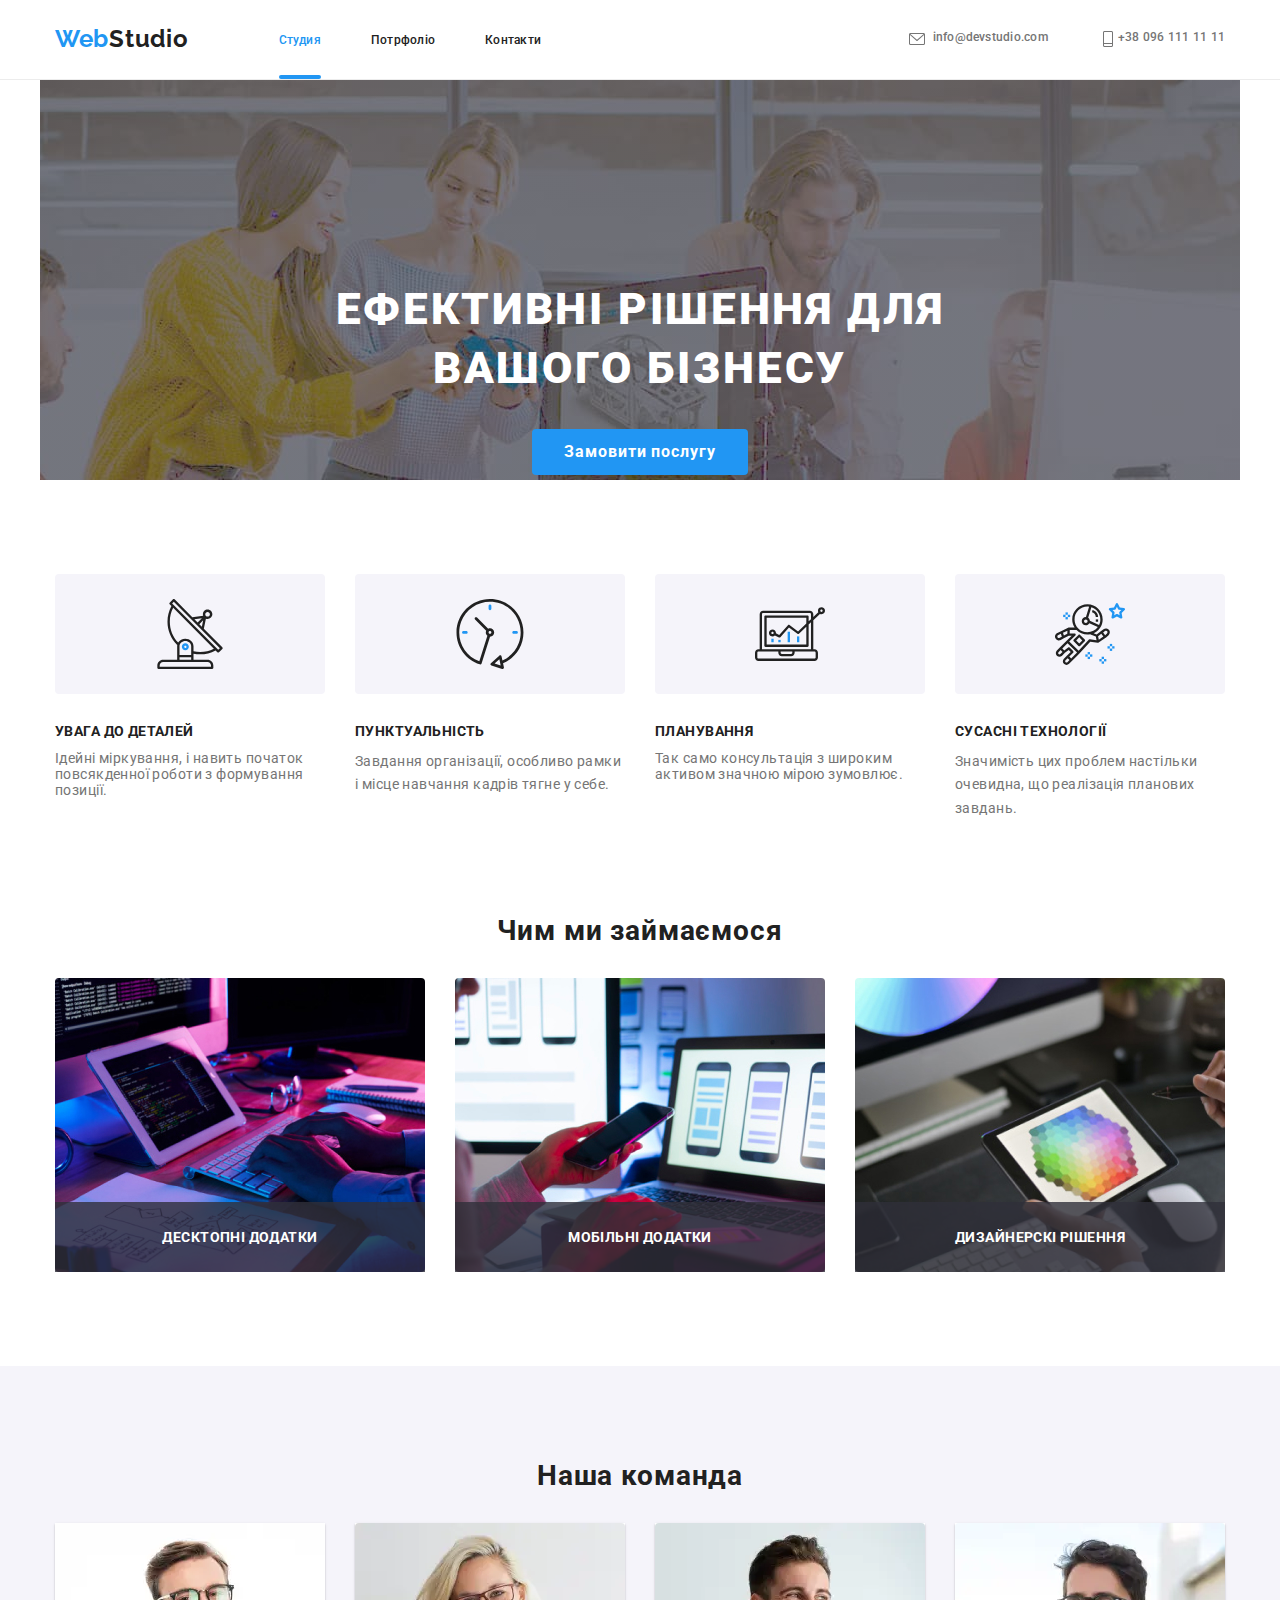
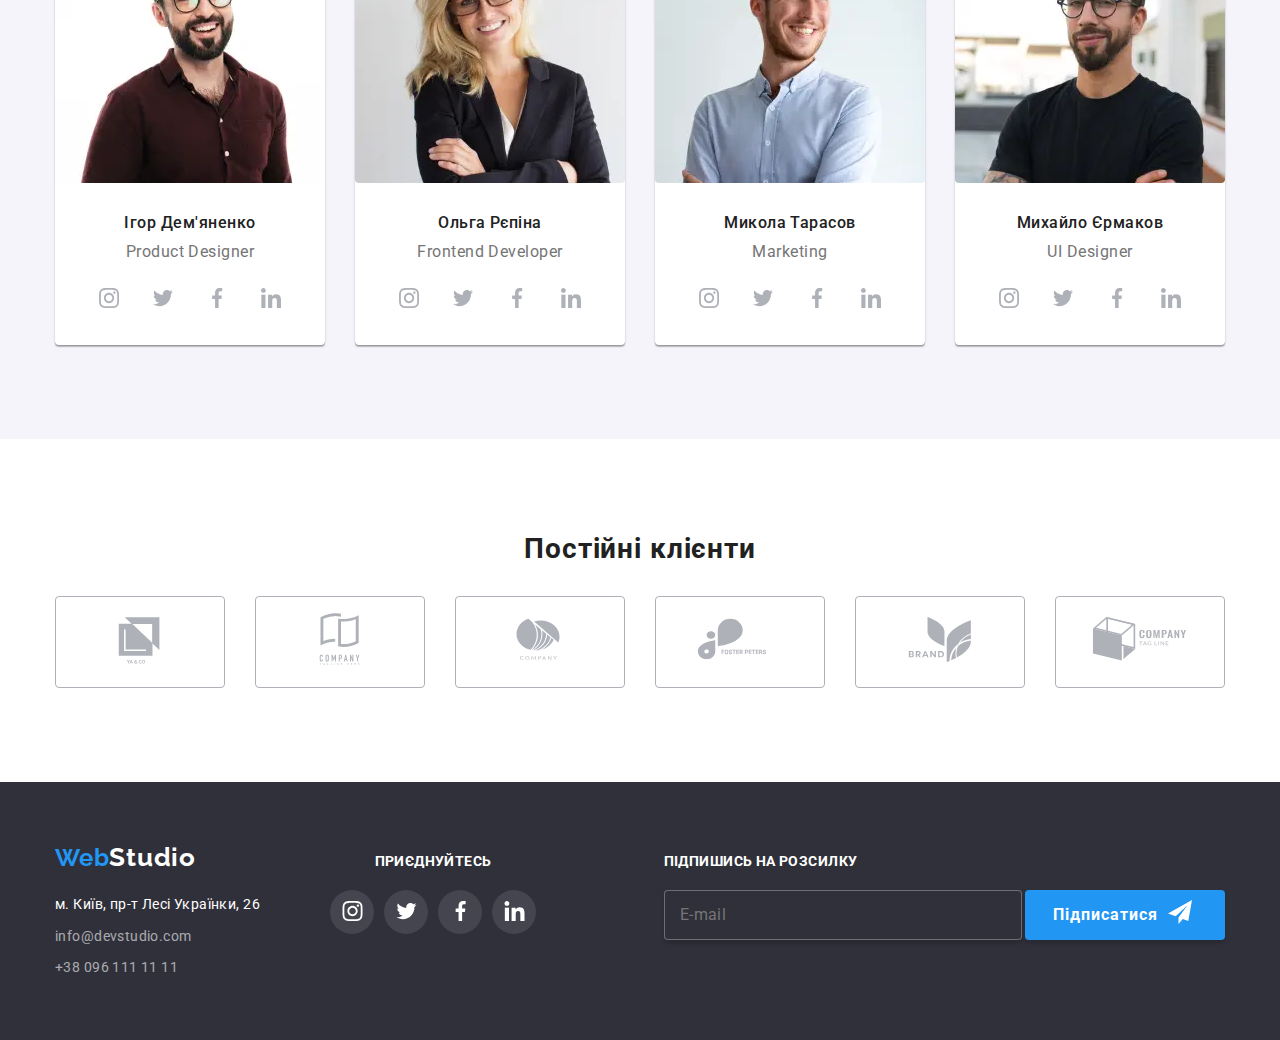
==== index.html @ 97b4dc87 "hw" ====
<!DOCTYPE html>
<html lang="en">
  <head>
    <meta charset="UTF-8" />
    <meta http-equiv="X-UA-Compatible" content="IE=edge" />
    <meta name="viewport" content="width=device-width, initial-scale=1.0" />
    <title>Домашнє завдання</title>

    <link
      href="https://fonts.googleapis.com/css2?family=Raleway:wght@700&family=Roboto:wght@400;500;700;900&display=swap"
      rel="stylesheet"
    />
    <link
      rel="stylesheet"
      href="https://cdnjs.cloudflare.com/ajax/libs/modern-normalize/1.1.0/modern-normalize.min.css"
    />

    <link rel="stylesheet" href="./css/main.min.css" />
  </head>
  <body>
    <!--Header-->
    <header class="page-header">
      <!--================ Navigation===================== -->

      <div class="container page-header__container">
        <nav class="header-navigation">
          <a class="nav-logo" href="./index.html"> <span class="logo-span">Web</span>Studio</a>

          <ul class="list link ul-nav">
            <li class="ul-nav__item">
              <a href="./index.html" class="nav current">Студия</a>
            </li>
            <li class="ul-nav__item">
              <a href="./portfolio.html" class="nav">Потрфоліо</a>
            </li>
            <li class="ul-nav__item">
              <a href="./index-test.html" class="nav">Контакти</a>
            </li>
          </ul>

          <!-- </nav> -->
        </nav>
        <button class="open-mobile-menu-btn" type="button" data-menu-open>
          <svg class="icon-mobile-menu-burger">
            <use href="./images/sprite.svg#icon-menu-burger"></use>
          </svg>
        </button>

        <!===================Autorizaciya====================== >
        <ul class="nav-aut list">
          <li class="mailto-post">
            <a class="link link-nav-mail" href="mailto:info@devstudio.com"
              >info@devstudio.com
              <svg class="mailto-item">
                <use href="./images/sprite.svg#icon-header-1"></use>
              </svg>
            </a>
          </li>

          <li class="mailto-fone">
            <a class="link link-nav-tel" href="tel:+380961111111"
              >+38 096 111 11 11
              <svg class="mailto-tel">
                <use href="./images/sprite.svg#icon-header-2" height="16"></use>
              </svg>
            </a>
          </li>
        </ul>
      </div>
      <!-- =================Mobile menu============== -->

      <div class="mobile-menu" data-menu>
        <div class="container mobile-menu__container">
          <button class="close-mobile-menu-btn" type="button" data-menu-close>
            <svg class="icon-mobile-menu-cross">
              <use href="./images/sprite.svg#icon-menu-cross"></use>
            </svg>
          </button>
          <!-- ====================nav -->
          <nav class="list">
            <li class="mobile-nav__link">
              <a href="./index.html" class="mobile-nav__item current link">Студия</a>
            </li>
            <li class="mobile-nav__link">
              <a href="./portfolio.html" class="mobile-nav__item link">Потрфоліо</a>
            </li>
            <li class="mobile-nav__link">
              <a href="./index-test.html" class="mobile-nav__item link">Контакти</a>
            </li>
          </nav>
          <!-- =====================contacts -->
          <ul class="list mobile-menu__contacts">
            <li><a class="mobile-menu__tel link" href="tel:+380961111111">+38 096 111 11 11</a></li>
            <li>
              <a class="mobile-menu__mail link" href="mailto:info@devstudio.com"
                >info@devstudio.com</a
              >
            </li>
          </ul>

          <!-- ==============================social -->
          <ul class="list mobile-menu__employee__social">
            <li class="employee__social__list">
              <a
                class="employee-item__social link mobile-social__item"
                href="https://www.instagram.com/"
                target="_blank"
                rel="noopener"
              >
                Instagram
              </a>
            </li>
            <li class="employee__social__list">
              <a
                class="employee-item__social link mobile-social__item"
                href="https://twitter.com/?lang=uk"
                target="_blank"
                rel="noopener"
              >
                Twitter</a
              >
            </li>
            <li class="employee__social__list">
              <a
                class="employee-item__social link mobile-social__item"
                href="https://www.facebook.com/"
                target="_blank"
                rel="noopener"
              >
                Facebook</a
              >
            </li>
            <li class="employee__social__list">
              <a
                class="employee-item__social link mobile-social__item"
                href="https://www.linkedin.com/"
                target="_blank"
                rel="noopener"
                >LinkedIn
              </a>
            </li>
          </ul>
        </div>
      </div>
    </header>
    <!--Main-->
    <main>
      <!--pointer-->

      <!==================bg==============================>

      <section class="heroy-box">
        <div class="container">
          <h1 class="main-title">
            Ефективні рішення для <br />
            вашого бізнесу
          </h1>

          <button data-modal-open type="button " class="button main-button">
            Замовити послугу
          </button>
        </div>
      </section>

      <!================our skills======================>
      <section class="section">
        <div class="container">
          <h2 class="visually-hidden">Наші скіли</h2>

          <ul class="index-skills__ul list">
            <li class="index-skills__item">
              <div class="index-skills__frame">
                <svg width="70" height="70">
                  <use href="./images/sprite.svg#icon-antenna"></use>
                </svg>
              </div>
              <h3 class="our-skills__title">Увага до деталей</h3>

              <p class="">
                Ідейні міркування, і навить початок повсякденної роботи з формування позиції.
              </p>
            </li>

            <li class="index-skills__item">
              <div class="index-skills__frame">
                <svg width="70" height="70">
                  <use href="./images/sprite.svg#icon-clock"></use>
                </svg>
              </div>
              <h3 class="our-skills__title">Пунктуальність</h3>
              <p class="our-skills__text">
                Завдання організації, особливо рамки і місце навчання кадрів тягне у себе.
              </p>
            </li>

            <li class="index-skills__item">
              <div class="index-skills__frame">
                <svg class="index-skills__svg" width="70" height="70">
                  <use href="./images/sprite.svg#icon-diagram"></use>
                </svg>
              </div>
              <h3 class="our-skills__title">Планування</h3>
              <p class="our-skills__textp">
                Так само консультація з широким активом значною мірою зумовлює.
              </p>
            </li>

            <li class="index-skills__item">
              <div class="index-skills__frame">
                <svg class="index-skills__svg" width="70" height="70">
                  <use href="./images/sprite.svg#icon-astronaut"></use>
                </svg>
              </div>
              <h3 class="our-skills__title">Сусасні технології</h3>
              <p class="our-skills__text">
                Значимість цих проблем настільки очевидна, що реалізація планових завдань.
              </p>
            </li>
          </ul>
        </div>
      </section>
      <!====================our work======================>
      <section class="section our-work">
        <div class="container block-our-work">
          <h2 class="our-employee__title">Чим ми займаємося</h2>
          <ul class="list flex our-work-list">
            <li class="our-work__item">
              <img
                class="img-view our-work__img"
                src="./images/scheme.jpg"
                alt="scheme"
                width="370"
              />
              <div class="our-work__overlay">
                <p class="our-work__overlay-text">Десктопні додатки</p>
              </div>
            </li>
            <li class="our-work__item">
              <img class="img-view our-work__img" src="./images/app.jpg" alt="app" width="370" />
              <div class="our-work__overlay">
                <p class="our-work__overlay-text">Мобільні додатки</p>
              </div>
            </li>
            <li class="our-work__item">
              <img
                class="img-view our-work__img"
                src="./images/tablet.jpg"
                alt="tablet"
                width="370"
              />
              <div class="our-work__overlay">
                <p class="our-work__overlay-text">Дизайнерскі рішення</p>
              </div>
            </li>
          </ul>
        </div>
      </section>
      <!=====================Our employee===================>
      <section class="section section__our-employee">
        <div class="container">
          <h2 class="our-employee__title">Наша команда</h2>

          <ul class="employee-list list">
            <!-- ===================First -->
            <li class="employee-list__item">
              <div class="employee-list__thumb">
                <picture>
                  <source
                    srcset="
                      ./images/employee/com_desktop_1.webp    1x,
                      ./images/employee/com_desktop_1@2x.webp 2x
                    "
                    media="(min-width: 1200px)"
                    type="image/webp"
                  />

                  <source
                    srcset="
                      ./images/employee/com_desktop_1.jpg    1x,
                      ./images/employee/com_desktop_1@2x.jpg 2x
                    "
                    media="(min-width: 1200px)"
                  />
                  <source
                    srcset="
                      ./images/employee/com_tablet_1.webp    1x,
                      ./images/employee/com_tablet_1@2x.webp 2x
                    "
                    media="(min-width: 768px)"
                  />

                  <source
                    srcset="
                      ./images/employee/com_tablet_1.jpg    1x,
                      ./images/employee/com_tablet_1@2x.jpg 2x
                    "
                    media="(min-width: 768px)"
                  />

                  <source
                    srcset="
                      ./images/employee/com_mobile_1.webp    1x,
                      ./images/employee/com_mobile_1@2x.webp 2x
                    "
                    media="(max-width: 767px)"
                  />

                  <source
                    srcset="
                      ./images/employee/com_mobile_1.jpg    1x,
                      ./images/employee/com_mobile_1@2x.jpg 2x
                    "
                    media="(max-width: 767px)"
                  />
                  <img class="our-employee__img" src="./images/employee/com_mobile_1.jpg" alt=""
                </picture>
              </div>
              <div class="our-emloyee__content">
                <h3 class="employee">Ігор Дем'яненко</h3>
                <p class="employee-text">Product Designer</p>
                <ul class="employee-network__ul list">
                  <li class="employee-network__list">
                    <a
                      class="social-item"
                      href="https://www.instagram.com/"
                      target="_blank"
                      rel="noopener"
                    >
                      <svg lang="en" aria-label="instagram" class="social-icon">
                        <use href="./images/sprite.svg#icon-instagram" height="20"></use>
                      </svg>
                    </a>
                  </li>
                  <li class="employee-network__list">
                    <a
                      class="social-item"
                      href="https://twitter.com/?lang=uk"
                      target="_blank"
                      rel="noopener"
                    >
                      <svg lang="en" aria-label="twitter link" class="social-icon">
                        <use href="./images/sprite.svg#icon-twitter" height="20"></use></svg
                    ></a>
                  </li>
                  <li class="employee-network__list">
                    <a
                      class="social-item"
                      href="https://www.facebook.com/"
                      target="_blank"
                      rel="noopener"
                    >
                      <svg lang="en" aria-label="facebook link" class="social-icon">
                        <use href="./images/sprite.svg#icon-facebook" height="20"></use></svg
                    ></a>
                  </li>
                  <li class="employee-network__list">
                    <a
                      class="social-item"
                      href="https://www.linkedin.com/"
                      target="_blank"
                      rel="noopener"
                    >
                      <svg lang="en" aria-label="linkedin link" class="social-icon">
                        <use href="./images/sprite.svg#icon-linkedin" height="20"></use></svg
                    ></a>
                  </li>
                </ul>
              </div>
            </li>
            <!-- ====================================TWO -->
            <li class="employee-list__item">
              <div class="employee-list__thumb">
                <picture>
                  <source
                    srcset="
                      ./images/employee/com_desktop_2.webp    1x,
                      ./images/employee/com_desktop_2@2x.webp 2x
                    "
                    media="(min-width: 1200px)"
                    type="image/webp"
                  />

                  <source
                    srcset="
                      ./images/employee/com_desktop_2.jpg    1x,
                      ./images/employee/com_desktop_2@2x.jpg 2x
                    "
                    media="(min-width: 1200px)"
                  />
                  <source
                    srcset="
                      ./images/employee/com_tablet_2.webp    1x,
                      ./images/employee/com_tablet_2@2x.webp 2x
                    "
                    media="(min-width: 768px)"
                  />

                  <source
                    srcset="
                      ./images/employee/com_tablet_2.jpg    1x,
                      ./images/employee/com_tablet_2@2x.jpg 2x
                    "
                    media="(min-width: 768px)"
                  />

                  <source
                    srcset="
                      ./images/employee/com_mobile_2.webp    1x,
                      ./images/employee/com_mobile_2@2x.webp 2x
                    "
                    media="(max-width: 767px)"
                  />

                  <source
                    srcset="
                      ./images/employee/com_mobile_2.jpg    1x,
                      ./images/employee/com_mobile_2@2x.jpg 2x
                    "
                    media="(max-width: 767px)"
                  />
                  <img src="./images/employee/com_mobile_2.jpg" alt=""
                </picture>
              </div>
              <div class="our-emloyee__content">
                <h3 class="employee">Ольга Рєпіна</h3>
                <p class="employee-text">Frontend Developer</p>
                <ul class="employee-network__ul list">
                  <li class="employee-network__list">
                    <a
                      class="social-item"
                      href="https://www.instagram.com/"
                      target="_blank"
                      rel="noopener"
                    >
                      <svg lang="en" aria-label="instagram" class="social-icon">
                        <use href="./images/sprite.svg#icon-instagram" height="20"></use>
                      </svg>
                    </a>
                  </li>
                  <li class="employee-network__list">
                    <a
                      class="social-item"
                      href="https://twitter.com/?lang=uk"
                      target="_blank"
                      rel="noopener"
                    >
                      <svg lang="en" aria-label="twitter link" class="social-icon">
                        <use href="./images/sprite.svg#icon-twitter" height="20"></use></svg
                    ></a>
                  </li>
                  <li class="employee-network__list">
                    <a
                      class="social-item"
                      href="https://www.facebook.com/"
                      target="_blank"
                      rel="noopener"
                    >
                      <svg lang="en" aria-label="facebook link" class="social-icon">
                        <use href="./images/sprite.svg#icon-facebook" height="20"></use></svg
                    ></a>
                  </li>
                  <li class="employee-network__list">
                    <a
                      class="social-item"
                      href="https://www.linkedin.com/"
                      target="_blank"
                      rel="noopener"
                    >
                      <svg lang="en" aria-label="linkedin link" class="social-icon">
                        <use href="./images/sprite.svg#icon-linkedin" height="20"></use></svg
                    ></a>
                  </li>
                </ul>
              </div>
            </li>
            <!-- ======================three -->
            <li class="employee-list__item">
              <div class="employee-list__thumb">
                <picture>
                  <source
                    srcset="
                      ./images/employee/com_desktop_3.webp    1x,
                      ./images/employee/com_desktop_3@2x.webp 2x
                    "
                    media="(min-width: 1200px)"
                    type="image/webp"
                  />

                  <source
                    srcset="
                      ./images/employee/com_desktop_3.jpg    1x,
                      ./images/employee/com_desktop_3@2x.jpg 2x
                    "
                    media="(min-width: 1200px)"
                  />
                  <source
                    srcset="
                      ./images/employee/com_tablet_3.webp    1x,
                      ./images/employee/com_tablet_3@2x.webp 2x
                    "
                    media="(min-width: 768px)"
                  />

                  <source
                    srcset="
                      ./images/employee/com_tablet_3.jpg    1x,
                      ./images/employee/com_tablet_3@2x.jpg 2x
                    "
                    media="(min-width: 768px)"
                  />

                  <source
                    srcset="
                      ./images/employee/com_mobile_3.webp    1x,
                      ./images/employee/com_mobile_3@2x.webp 2x
                    "
                    media="(max-width: 767px)"
                  />

                  <source
                    srcset="
                      ./images/employee/com_mobile_3.jpg    1x,
                      ./images/employee/com_mobile_3@2x.jpg 2x
                    "
                    media="(max-width: 767px)"
                  />
                  <img src="./images/employee/com_mobile_3.jpg" alt=""
                </picture>
              </div>
              <div class="our-emloyee__content">
                <h3 class="employee">Микола Тарасов</h3>
                <p class="employee-text">Marketing</p>
                <ul class="employee-network__ul list">
                  <li class="employee-network__list">
                    <a
                      class="social-item"
                      href="https://www.instagram.com/"
                      target="_blank"
                      rel="noopener"
                    >
                      <svg lang="en" aria-label="instagram" class="social-icon">
                        <use href="./images/sprite.svg#icon-instagram" height="20"></use>
                      </svg>
                    </a>
                  </li>
                  <li class="employee-network__list">
                    <a
                      class="social-item"
                      href="https://twitter.com/?lang=uk"
                      target="_blank"
                      rel="noopener"
                    >
                      <svg lang="en" aria-label="twitter link" class="social-icon">
                        <use href="./images/sprite.svg#icon-twitter" height="20"></use></svg
                    ></a>
                  </li>
                  <li class="employee-network__list">
                    <a
                      class="social-item"
                      href="https://www.facebook.com/"
                      target="_blank"
                      rel="noopener"
                    >
                      <svg lang="en" aria-label="facebook link" class="social-icon">
                        <use href="./images/sprite.svg#icon-facebook" height="20"></use></svg
                    ></a>
                  </li>
                  <li class="employee-network__list">
                    <a
                      class="social-item"
                      href="https://www.linkedin.com/"
                      target="_blank"
                      rel="noopener"
                    >
                      <svg lang="en" aria-label="linkedin link" class="social-icon">
                        <use href="./images/sprite.svg#icon-linkedin" height="20"></use></svg
                    ></a>
                  </li>
                </ul>
              </div>
            </li>
            <!-- ===================FOUR -->
            <li class="employee-list__item">
              <div class="employee-list__thumb">
                <picture>
                  <source
                    srcset="
                      ./images/employee/com_desktop_4.webp    1x,
                      ./images/employee/com_desktop_4@2x.webp 2x
                    "
                    media="(min-width: 1200px)"
                    type="image/webp"
                  />

                  <source
                    srcset="
                      ./images/employee/com_desktop_4.jpg    1x,
                      ./images/employee/com_desktop_4@2x.jpg 2x
                    "
                    media="(min-width: 1200px)"
                  />
                  <source
                    srcset="
                      ./images/employee/com_tablet_4.webp    1x,
                      ./images/employee/com_tablet_4@2x.webp 2x
                    "
                    media="(min-width: 768px)"
                  />

                  <source
                    srcset="
                      ./images/employee/com_tablet_4.jpg    1x,
                      ./images/employee/com_tablet_4@2x.jpg 2x
                    "
                    media="(min-width: 768px)"
                  />

                  <source
                    srcset="
                      ./images/employee/com_mobile_4.webp    1x,
                      ./images/employee/com_mobile_4@2x.webp 2x
                    "
                    media="(max-width: 767px)"
                  />

                  <source
                    srcset="
                      ./images/employee/com_mobile_4.jpg    1x,
                      ./images/employee/com_mobile_4@2x.jpg 2x
                    "
                    media="(max-width: 767px)"
                  />
                  <img src="./images/employee/com_mobile_4.jpg" alt=""
                </picture>
              </div>
              <div class="our-emloyee__content">
                <h3 class="employee">Михайло Єрмаков</h3>
                <p class="employee-text">UI Designer</p>
                <ul class="employee-network__ul list">
                  <li class="employee-network__list">
                    <a
                      class="social-item"
                      href="https://www.instagram.com/"
                      target="_blank"
                      rel="noopener"
                    >
                      <svg lang="en" aria-label="instagram" class="social-icon">
                        <use href="./images/sprite.svg#icon-instagram" height="20"></use>
                      </svg>
                    </a>
                  </li>
                  <li class="employee-network__list">
                    <a
                      class="social-item"
                      href="https://twitter.com/?lang=uk"
                      target="_blank"
                      rel="noopener"
                    >
                      <svg lang="en" aria-label="twitter link" class="social-icon">
                        <use href="./images/sprite.svg#icon-twitter" height="20"></use></svg
                    ></a>
                  </li>
                  <li class="employee-network__list">
                    <a
                      class="social-item"
                      href="https://www.facebook.com/"
                      target="_blank"
                      rel="noopener"
                    >
                      <svg lang="en" aria-label="facebook link" class="social-icon">
                        <use href="./images/sprite.svg#icon-facebook" height="20"></use></svg
                    ></a>
                  </li>
                  <li class="employee-network__list">
                    <a
                      class="social-item"
                      href="https://www.linkedin.com/"
                      target="_blank"
                      rel="noopener"
                    >
                      <svg lang="en" aria-label="linkedin link" class="social-icon">
                        <use href="./images/sprite.svg#icon-linkedin" height="20"></use></svg
                    ></a>
                  </li>
                </ul>
              </div>
            </li>
          </ul>
        </div>
      </section>
      <!-- ============Main Clients============== -->
      <section class="section">
        <div class="container">
          <h2 class="main-client__title">Постійні клієнти</h2>

          <ul class="main-clients list">
            <li class="main-clients__list">
              <a class="main-clients__item" href="">
                <svg class="client-svg" width="" height="">
                  <use href="./images/sprite.svg#icon-Logo"></use>
                </svg>
              </a>
            </li>

            <li class="main-clients__list">
              <a class="client-icon" href="">
                <svg class="client-svg" width="" height="">
                  <use href="./images/sprite.svg#icon-Logo-1"></use>
                </svg>
              </a>
            </li>

            <li class="main-clients__list">
              <a class="client-icon" href="">
                <svg class="client-svg" width="" height="">
                  <use href="./images/sprite.svg#icon-Logo-2"></use>
                </svg>
              </a>
            </li>

            <li class="main-clients__list">
              <a class="client-icon" href="">
                <svg class="client-svg" width="" height="">
                  <use href="./images/sprite.svg#icon-Logo-3"></use>
                </svg>
              </a>
            </li>

            <li class="main-clients__list">
              <a class="client-icon" href="">
                <svg class="client-svg" width="" height="">
                  <use href="./images/sprite.svg#icon-Logo-4"></use>
                </svg>
              </a>
            </li>

            <li class="main-clients__list">
              <a class="client-icon" href="">
                <svg class="client-svg" width="" height="">
                  <use href="./images/sprite.svg#icon-Logo-5"></use>
                </svg>
              </a>
            </li>
          </ul>
        </div>
      </section>
    </main>
    <!-- ======================FOOTER=================== -->
    <footer class="footer">
      <div class="footer-flex container footer-grid">
        <div class="footer-tablet">
          <div class="footer-1">
            <a href="./index.html" class="footer-logo"> <span class="logo-span">Web</span>Studio</a>
            <address class="address">
              <ul class="footer-ul list">
                <li class="footer-item">
                  <a
                    class="footer-map"
                    href="https://goo.gl/maps/ebpLASN4Ghw9Ps9j9"
                    target="_blank"
                    rel="noopener"
                    >м. Київ, пр-т Лесі Українки, 26</a
                  >
                </li>
                <li class="footer-item">
                  <a class="footer-contact link" href="mailto:info@devstudio.com"
                    >info@devstudio.com</a
                  >
                </li>
                <li class="footer-item">
                  <a class="footer-contact link" href="tel:+380961111111">+38 096 111 11 11</a>
                </li>
              </ul>
            </address>
          </div>
          <div class="footer__comin">
            <p class="comin-title">Приєднуйтесь</p>

            <ul class="list employee__social">
              <li>
                <a
                  class="social-item employee-item__social"
                  href="https://www.instagram.com/"
                  target="_blank"
                  rel="noopener"
                >
                  <svg lang="en" aria-label="instagram link" class="social-icon-footer">
                    <use href="./images/sprite.svg#icon-instagram" height="20"></use>
                  </svg>
                </a>
              </li>
              <li>
                <a
                  class="social-item employee-item__social"
                  href="https://twitter.com/?lang=uk"
                  target="_blank"
                  rel="noopener"
                >
                  <svg lang="en" aria-label="twitter link" class="social-icon-footer">
                    <use href="./images/sprite.svg#icon-twitter" height="20"></use></svg
                ></a>
              </li>
              <li>
                <a
                  class="social-item employee-item__social"
                  href="https://www.facebook.com/"
                  target="_blank"
                  rel="noopener"
                >
                  <svg lang="en" aria-label="facebook link" class="social-icon-footer">
                    <use href="./images/sprite.svg#icon-facebook" height="20"></use></svg
                ></a>
              </li>
              <li>
                <a
                  class="social-item employee-item__social"
                  href="https://www.linkedin.com/"
                  target="_blank"
                  rel="noopener"
                >
                  <svg lang="en" aria-label="linkedin link" class="social-icon-footer">
                    <use href="./images/sprite.svg#icon-linkedin" height="20"></use></svg
                ></a>
              </li>
            </ul>
          </div>
        </div>
        <!-- ==============FOOTER FORM======================== -->
        <div class="footer-form">
          <p class="comin-title">Підпишись на розсилку</p>
          <form class="footer-form__colum">
            <input type="email" class="footer-form-item" placeholder="E-mail" required />
            <button submit class="link footer-form-link" type="submit">Підписатися</button>
          </form>
        </div>
      </div>
    </footer>
    <!-- ====================Modal Window======================== -->
    <div class="backdrop is-hidden" data-modal>
      <div class="modal">
        <button data-modal-close class="modal-btn-bcg" type="button">
          <svg class="modal-button">
            <use href="./images/sprite.svg#icon-Vector"></use>
          </svg>
        </button>

        <div class="modal-form">
          <p class="modal-title">Залиште своЇ данні, ми вам передзвонимо</p>
          <form class="js-speaker-form">
            <div class="form-lable modal-for-position">
              <input
                class="form-lable-item"
                type="text"
                name="user-name"
                id="name"
                placeholder=" "
                required
              />
              <label class="form-lable-text" for="name">Ім'я</label>
              <svg class="modal-icon-svg">
                <use href="./images/sprite.svg#icon-modal"></use>
              </svg>
            </div>
            <div class="form-lable modal-for-position">
              <input
                class="form-lable-item"
                type="tel"
                name="tel"
                id="tel"
                placeholder=" "
                autocomplete="tel"
                required
              />
              <label class="form-lable-text" for="tel">Телефон</label>
              <svg class="modal-icon-svg">
                <use href="./images/sprite.svg#icon-modal-1"></use>
              </svg>
            </div>
            <div class="form-lable modal-for-position">
              <input
                class="form-lable-item"
                type="email"
                name="mail"
                id="mail"
                placeholder=" "
                autocomplete="email"
              />
              <label class="form-lable-text" for="mail">Пошта</label>
              <svg class="modal-icon-svg">
                <use href="./images/sprite.svg#icon-modal-2"></use>
              </svg>
            </div>
            <div class="form-lable for-lable-coment">
              <textarea
                class="form-lable-coment"
                name="coment"
                id="coment"
                cols="30"
                rows="10"
                placeholder="Введіть текст"
                autocomplete="off"
              ></textarea>
              <label class="form-lable-text-comment" for="coment">Коментар</label>
            </div>
            <div class="form-lable policy">
              <input class="checkbox" type="checkbox" name="policy" value="" id="policy" />
              <label class="policy-text" for="policy"
                >Погоджуюсь з розсилкою та приймаю
                <a class="policy-link" href="">Умови договору</a>
              </label>
              <svg class="policy-svg">
                <use href="./images/sprite.svg#icon-modal-3"></use>
              </svg>
            </div>

            <button class="modal-form-btn" type="submit">Відправити</button>
          </form>
        </div>
      </div>
    </div>
    <script src="./mobile-menu.js"></script>
    <script src="./modal.js"></script>
    <!-- <script>
      (() => {
        document
          .querySelector(".js-speaker-form")
          .addEventListener("submit", (e) => {
            e.preventDefault();

            new FormData(e.currentTarget).forEach((value, name) =>
              console.log(`${name}: ${value}`)
            );

            e.currentTarget.reset();
          });
      })();
    </script> -->
  </body>
</html>
---- css/main.min.css ----
:root{--primary-text-color: #757575;--title-text-color: #212121;--accent-text-color: #2196f3;--primary-white-color: #ffffff;--ptimary-heroy-color: #c4c4c4;--background-button: #f5f4fa;--primary-footer-color: #2f303a;--primary-icon-color: #afb1b8}.visually-hidden{position:absolute;width:1px;height:1px;margin:-1px;border:0;padding:0;white-space:nowrap;clip-path:inset(100%);clip:rect(0 0 0 0);overflow:hidden}html{box-sizing:border-box}*,*::before,*::after{box-sizing:inherit}body{font-family:Roboto,sans-serif;color:var(--primary-text-color);background-color:var(--primary-white-color);font-size:14px;letter-spacing:.03em}h1,h2,h3,h4,p{margin:0}img{display:block;width:100%;height:auto;border:none;border-radius:4px}.link{text-decoration:none}.list{list-style:none;padding:0;margin:0;transition:color 250ms cubic-bezier(0.4, 0, 0.2, 1)}.flex{display:flex;align-items:center}@media screen and (max-width: 1199px){.section{padding-top:60px;padding-bottom:60px}}@media screen and (min-width: 1200px){.section{padding-top:94px;padding-bottom:94px}}.container{padding-left:15px;padding-right:15px}@media screen and (min-width: 480px){.container{width:480px;margin-left:auto;margin-right:auto}}@media screen and (min-width: 768px){.container{width:768px}}@media screen and (min-width: 1200px){.container{width:1200px}}.logo-span{color:var(--accent-text-color);font-family:Raleway;font-size:24px;font-weight:700}.nav-logo{text-decoration:none;color:var(--title-text-color);font-family:Raleway,sans-serif;font-size:24px;font-weight:700;line-height:1.19;letter-spacing:.03em;transition:color 250ms cubic-bezier(0.4, 0, 0.2, 1)}.nav-logo:focus,.nav-logo:hover{color:var(--accent-text-color)}@media screen and (max-width: 767px){.mobile-menu{position:fixed;top:0;left:0;z-index:100;width:100%;height:100%;background:#fff;box-shadow:0px 4px 8px rgba(0,0,0,.04),0px 2px 4px rgba(0,0,0,.08),0px 1px 3px rgba(0,0,0,.16);opacity:0;visibility:hidden;pointer-events:none}.mobile-menu.is-open{opacity:1;visibility:visible;pointer-events:auto}.mobile-menu__container{position:relative;padding-left:40px;padding-top:48px;padding-bottom:48px;display:flex;flex-direction:column;height:100%}.close-mobile-menu-btn{position:absolute;top:10px;right:15px;padding:0;background-color:rgba(0,0,0,0);border:none;line-height:0;cursor:pointer}.open-mobile-menu-btn{cursor:pointer}.close-mobile-menu-btn:focus .icon-mobile-menu-cross{fill:var(--accent-text-color)}.icon-mobile-menu-cross{height:40px;width:40px}.mobile-nav__item{font-family:Roboto,sans-serif;font-weight:500;font-size:40px;line-height:1.17;text-align:center;letter-spacing:.02em;color:var(--title-text-color)}.mobile-nav__link:not(:last-child){margin-bottom:36px}.mobile-menu__contacts{margin-top:auto}.mobile-menu__contacts li+li{margin-top:32px}.mobile-menu__employee__social{margin-top:64px}.mobile-menu__employee__social li+li{border-left:1px solid rgba(33,33,33,.2)}.employee__social__list:not(:last-child){margin-right:10px}.employee__social__list:not(:first-child){padding-left:10px}.mobile-social__item{color:var(--accent-text-color);font-family:Roboto,sans-serif;font-style:normal;font-weight:500;font-size:18px;line-height:1.6;letter-spacing:.02em;color:var(--accent-text-color);padding-bottom:15px}.mobile-menu__employee__social{display:flex;flex-wrap:wrap}.mobile-menu__tel{font-family:Roboto,sans-serif;font-style:normal;font-weight:500;font-size:34px;line-height:1.17;letter-spacing:.02em;color:var(--accent-text-color)}.mobile-menu__mail{font-family:Roboto,sans-serif;font-style:normal;font-weight:500;font-size:24px;line-height:1.16;letter-spacing:.02em;color:var(--primary-text-color)}}@media screen and (min-width: 768px){.close-mobile-menu-btn,.mobile-menu{display:none}}.page-header{border-bottom:1px solid #ececec}.page-header__container{display:flex;position:relative}@media screen and (max-width: 767px){.page-header__container{display:flex;align-items:center;justify-content:space-between}.ul-nav{display:none}.nav-aut{display:none}.open-mobile-menu-btn{line-height:0;border:none;padding:0;background-color:rgba(0,0,0,0)}.icon-mobile-menu-burger{width:40px;height:40px}.page-header{padding-top:10px;padding-bottom:10px}}@media screen and (min-width: 768px){.open-mobile-menu-btn{display:none}.page-header__container{display:flex;align-items:center;padding-top:21px;padding-bottom:21px}.header-navigation{display:flex}.ul-nav{display:flex;align-items:center}.nav{font-size:12px;color:var(--title-text-color);text-decoration:none;font-family:Roboto;font-weight:500;line-height:1.14;letter-spacing:.02em;transition:color 250ms cubic-bezier(0.4, 0, 0.2, 1)}.nav:focus,.nav:hover{color:var(--accent-text-color)}.ul-nav{margin-left:88px}.ul-nav li+li{margin-left:50px}.ul-nav .mailto{width:34px;height:34px}.nav-aut li+li{margin-top:9px}.nav-aut{margin-left:auto}.nav-aut a{color:var(--primary-text-color);font-weight:500;line-height:1.14;letter-spacing:.02em;transition:color 250ms cubic-bezier(0.4, 0, 0.2, 1)}.link-nav-tel,.link-nav-mail{display:flex;justify-content:flex-end;font-family:"Roboto",sans-serif;font-weight:500;font-size:12px;line-height:1,166;letter-spacing:.02em;color:var(--primary-text-color)}.link-nav-tel,.link-nav-mail{flex-direction:row-reverse}.mailto-item,.mailto-tel{width:20px;height:16px;fill:currentColor}.link-nav-mail:hover,.link-nav-mail:focus{color:var(--accent-text-color)}.link-nav-tel:hover,.link-nav-tel:focus{color:var(--accent-text-color)}}.nav.current::after{content:"";position:absolute;display:block;width:100%;height:4px;background-color:var(--accent-text-color);bottom:0;border-radius:2px;margin-bottom:-32px}.current{color:var(--accent-text-color);position:relative}@media screen and (min-width: 1200px){.page-header__container{padding-top:25px;padding-bottom:25px}.ul-nav{margin-left:90px}.nav-aut li+li{margin-top:0px}.nav-aut{margin-left:auto;display:flex}.nav-aut li+li{margin-left:50px}.nav-aut a{color:var(--primary-text-color);font-weight:500;line-height:1.14;letter-spacing:.02em;transition:color 250ms cubic-bezier(0.4, 0, 0.2, 1)}.clients{background-color:rgba(245,244,250,.0784313725)}.mailto-fone,.mailto-post{align-items:center;display:inline-flex}.mailto-item{width:32px;height:16px;fill:currentColor}.mailto-tel{width:20px;height:16px;fill:currentColor}.header{border-bottom:1px solid #ececec;max-width:1600px;margin-left:auto;margin-right:auto}}.title{margin:0;font-family:Roboto,sans-serif;font-size:14px;font-weight:700;line-height:16px;letter-spacing:.03em;text-transform:uppercase}.section-title{margin-bottom:50px;color:var(--title-text-color);font-size:36px;font-weight:700;line-height:1.17;letter-spacing:.03em}.main-title{margin-bottom:30px;color:var(--primary-white-color);font-family:Roboto,sans-serif;font-size:44px;font-weight:900;line-height:1.36;text-transform:uppercase;letter-spacing:.06em}.button{padding:10px 32px;border-radius:4px;border:none;color:var(--primary-white-color);background-color:var(--accent-text-color);font-family:Roboto,sans-serif;font-size:16px;font-weight:700;line-height:1.62;letter-spacing:.06em;cursor:pointer;transition:background-color 250ms cubic-bezier(0.4, 0, 0.2, 1)}.button:focus,.button:hover{background-color:#c4c4c4}.button-seconary{padding:6px 22px;border-radius:4px;color:var(--title-text-color);background-color:var(--background-button);font-family:Roboto,sans-serif;font-size:16px;font-weight:500;line-height:1.625;letter-spacing:.06em;border:none;cursor:pointer;transition:background-color 250ms cubic-bezier(0.4, 0, 0.2, 1),color 250ms cubic-bezier(0.4, 0, 0.2, 1),box-shadow 250ms cubic-bezier(0.4, 0, 0.2, 1)}.button-seconary:focus,.button-seconary:hover{color:var(--primary-white-color);background-color:var(--accent-text-color);box-shadow:0px 3px 1px rgba(0,0,0,.1),0px 1px 2px rgba(0,0,0,.08),0px 2px 2px rgba(0,0,0,.12)}.footer-logo{margin-bottom:20px;display:inline-block;text-decoration:none;color:var(--primary-white-color);font-family:Raleway,sans-serif;font-size:26px;font-weight:700;line-height:1.19;letter-spacing:.03em;transition:color 250ms cubic-bezier(0.4, 0, 0.2, 1)}.footer-logo:hover,.footer-logo:focus{color:var(--accent-text-color)}.comin-title{margin-bottom:20px;line-height:1.14;letter-spacing:.03em;text-transform:uppercase;color:var(--primary-white-color);font-weight:700}.social-icon-footer{width:21px;height:21px;fill:var(--primary-white-color)}.footer-form-item{width:100%;height:50px;color:var(--primary-text-color);box-shadow:0px 4px 4px rgba(0,0,0,.15);border-radius:4px;background-color:var(--primary-footer-color);padding:16px 15px;font-size:16px;line-height:1.25;letter-spacing:.03em;border:1px solid rgba(255,255,255,.3)}.footer-form-item:hover{border:1px solid var(--accent-text-color)}.footer-form-item:placeholder-shown{background-color:var(--primary-footer-color);transition:250ms cubic-bezier(0.4, 0, 0.2, 1)}.footer-form-item:not(:placeholder-shown){background-color:rgba(255,255,255,.6);color:var(--title-text-color)}.form-lable-item input[type=text]:hover{background-color:var(--primary-white-color)}.footer-form-link{display:inline-flex;width:200px;height:50px;background:var(--accent-text-color);box-shadow:0px 4px 4px rgba(0,0,0,.15);border-radius:4px;color:var(--primary-white-color);font-weight:700;font-size:16px;line-height:1.87;letter-spacing:.06em;padding-top:10px;padding-bottom:10px;padding-left:28px;padding-right:28px;transition:250ms cubic-bezier(0.4, 0, 0.2, 1);border:none;cursor:pointer}.footer-form-link:hover,.footer-form-link:focus{transform:scale(1.02);transition:250ms cubic-bezier(0.4, 0, 0.2, 1)}.footer-form-link::after{content:"";display:flex;width:24px;height:24px;background-size:contain;background-image:url(../images/send.svg);justify-content:center;align-items:center;margin-left:10px}@media screen and (min-width: 388px){.footer-form-item{width:358px}}.heroy-box{height:400px;background-image:linear-gradient(rgba(47, 48, 58, 0.4), rgba(47, 48, 58, 0.4)),url(../images/bg/bg-mobile.jpg);background-position:center top;margin-left:auto;margin-right:auto;background-repeat:no-repeat;text-align:center;padding-top:118px;padding-bottom:118px}.main-title{margin-bottom:30px;color:var(--primary-white-color);font-family:Roboto,sans-serif;font-size:26px;font-weight:900;line-height:1.61;text-transform:uppercase;letter-spacing:.06em}@media screen and (min-device-pixel-ratio: 2)and (min-width: 480px),screen and (min-resolution: 192dpi)and (min-width: 480px),screen and (min-resolution: 2dppx)and (min-width: 480px){.heroy-box{background-image:linear-gradient(rgba(47, 48, 58, 0.4), rgba(47, 48, 58, 0.4)),url(../images/bg/bg-mobile@2x.jpg);max-width:480px}}@media screen and (min-width: 768px){.heroy-box{background-image:linear-gradient(rgba(47, 48, 58, 0.4), rgba(47, 48, 58, 0.4)),url(../images/bg/bg-tablet.jpg);max-width:768px}}@media screen and (min-device-pixel-ratio: 2)and (min-width: 768px),screen and (min-resolution: 192dpi)and (min-width: 768px),screen and (min-resolution: 2dppx)and (min-width: 768px){.heroy-box{background-image:linear-gradient(rgba(47, 48, 58, 0.4), rgba(47, 48, 58, 0.4)),url(../images/bg/bg-tablet@2x.jpg);max-width:768px}}@media screen and (min-width: 1200px){.main-title{font-size:44px;line-height:1.36}.heroy-box{padding-top:200px;padding-bottom:200px;background-image:linear-gradient(rgba(47, 48, 58, 0.4), rgba(47, 48, 58, 0.4)),url(../images/bg/bg-desktop.jpg);max-width:1200px}}@media screen and (min-device-pixel-ratio: 2)and (min-width: 1200px),screen and (min-resolution: 192dpi)and (min-width: 1200px),screen and (min-resolution: 2dppx)and (min-width: 1200px){.heroy-box{background-image:linear-gradient(rgba(47, 48, 58, 0.4), rgba(47, 48, 58, 0.4)),url(../images/bg/bg-desktop@2x.jpg);max-width:1200px}}@media screen and (max-width: 1199px){.our-work{display:none}}@media screen and (min-width: 1200px){.our-work{display:block;padding-top:0}.our-work__item{position:relative}.our-work__item:not(:last-child){margin-right:30px}.our-work__overlay{position:absolute;left:0;bottom:0;width:100%;height:23.8%;font-weight:700;background-color:rgba(47,48,58,.8);padding-top:27px;padding-bottom:27px}.our-work__overlay-text{text-transform:uppercase;text-align:center;color:var(--primary-white-color);text-align:1.14;letter-spacing:.03em;font-family:"Roboto";font-style:normal;font-weight:700;font-size:14px;line-height:16px;text-align:center;letter-spacing:.03em;text-transform:uppercase;color:#fff}}.our-employee__title{font-family:Roboto,sans-serif;font-style:normal;font-weight:700;font-size:28px;line-height:1.17;text-align:center;letter-spacing:.03em;color:var(--title-text-color);margin-bottom:30px}.employee{margin-top:30px;margin-bottom:10px;font-family:Roboto,sans-serif;font-style:normal;font-weight:500;font-size:16px;line-height:1.19;text-align:center;letter-spacing:.03em;color:var(--title-text-color)}.our-emloyee__content{padding-bottom:24px}.employee-text{font-family:Roboto,sans-serif;font-style:normal;font-weight:400;font-size:16px;line-height:1.19;text-align:center;letter-spacing:.03em;color:var(--primary-text-color)}.employee-network__ul{margin-top:16px;display:flex;justify-content:center;align-items:center}.employee-network__ul li+li{margin-left:10px}.employee-list__item{background:#fff;box-shadow:0px 1px 3px rgba(0,0,0,.12),0px 1px 1px rgba(0,0,0,.14),0px 2px 1px rgba(0,0,0,.2);border-radius:0px 0px 4px 4px}.social-icon{width:21x;height:21px;fill:var(--primary-icon-color)}.social-item{display:flex;align-items:center;justify-content:center;width:44px;height:44px;background-color:rgba(255,255,255,.1);border-radius:50%;cursor:pointer;color:var(--primary-icon-color);transition:background-color 250ms cubic-bezier(0.4, 0, 0.2, 1),color 250ms cubic-bezier(0.4, 0, 0.2, 1)}@media screen and (max-width: 767px){.employee-list__item:not(:last-child){margin-bottom:30px}}.employee-list{display:grid}@media screen and (max-width: 480px){.employee-list{max-width:450px}}@media screen and (min-width: 480px){.employee-list{width:450px}}@media screen and (min-width: 768px){.employee-list{width:738px;grid-template-columns:repeat(2, 1fr);column-gap:30px;row-gap:30px}.employee-list .employee-list__thumb{width:354px;height:374px}}@media screen and (min-width: 1200px){.employee-list{width:1170px;grid-template-columns:repeat(4, 1fr);column-gap:30px}.employee-list .employee-list__thumb{width:270px;height:260px}}.employee-list .employee-list__img-view{width:100%;height:100%}.section__our-employee{background-color:var(--background-button)}.main-client__title{font-family:Roboto,sans-serif;font-style:normal;font-weight:700;font-size:28px;line-height:1.17;text-align:center;letter-spacing:.03em;color:var(--title-text-color);margin-bottom:30px}.client-svg{fill:var(--primary-icon-color);width:106px;height:60px}.main-clients__list:hover .client-svg,.main-clients__list:focus .client-svg{fill:var(--accent-text-color)}.main-clients__list{border:1px solid var(--primary-icon-color);border-radius:4px;justify-content:center;align-items:center;display:flex;color:var(--primary-icon-color);transition:background-color 250ms cubic-bezier(0.4, 0, 0.2, 1),color 250ms cubic-bezier(0.4, 0, 0.2, 1)}.main-clients__list:hover,.main-clients__list:focus{border-color:var(--accent-text-color);color:var(--accent-text-color)}.main-clients{display:grid;column-gap:30px;row-gap:30px}@media screen and (max-width: 479px){.main-clients{grid-template-columns:repeat(2, 1fr)}.main-clients .main-clients__list{max-width:210px;height:92px}}@media screen and (min-width: 480px){.main-clients{grid-template-columns:repeat(2, 1fr)}.main-clients .main-clients__list{width:210px;height:92px}}@media screen and (min-width: 768px){.main-clients{grid-template-columns:repeat(3, 1fr)}.main-clients .main-clients__list{width:226px;height:92px}}@media screen and (min-width: 1200px){.main-clients{grid-template-columns:repeat(6, 1fr)}.main-clients .main-clients__list{width:170px;height:92px}}.index-skills__frame{width:100%;height:120px;display:flex;align-items:center;justify-content:center;background-color:var(--background-button);border-radius:4px;margin-bottom:30px}.our-skills__title{margin-bottom:10px;font-family:Roboto,sans-serif;font-style:normal;font-weight:700;font-size:14px;line-height:1.14;letter-spacing:.03em;text-transform:uppercase;color:var(--title-text-color)}.our-skills__text{font-family:Roboto,sans-serif;font-style:normal;font-weight:400;font-size:14px;line-height:1.71;color:var(--primary-text-color)}.index-skills__ul{display:grid}@media screen and (min-width: 480px){.index-skills__ul{width:450px}.index-skills__ul .index-skills__frame{width:450px;height:120px}}@media screen and (max-width: 767px){.index-skills__ul .our-skills__title{text-align:center}.index-skills__ul .index-skills__item:not(:last-child){margin-bottom:30px}}@media screen and (min-width: 768px){.index-skills__ul{width:738px;grid-template-columns:repeat(2, 1fr);column-gap:30px}.index-skills__ul .index-skills__frame{width:354px;height:120px}}@media screen and (min-width: 1200px){.index-skills__ul{width:1170px;grid-template-columns:repeat(4, 1fr)}.index-skills__ul .index-skills__frame{width:270px;height:120px}.index-skills__ul .index-skills__frame{width:270px;height:120px}}.index-skills__ul__item{display:flex;flex-direction:column;align-items:center}@media screen and (min-width: 768px){.index-skills__ul__item{width:100%/2}}@media screen and (min-width: 1200px){.index-skills__ul__item{width:100%/4}}.index-skills__ul__item__frame{display:flex;justify-content:center;align-items:center;background-color:var(--background-button);border-radius:4px}@media screen and (min-width: 480px){.index-skills__ul__item__frame{width:450px;height:120px}}@media screen and (min-width: 768px){.index-skills__ul__item__frame{width:354px;height:120px}}@media screen and (min-width: 1200px){.index-skills__ul__item__frame{width:270px;height:120px}}.footer{background-color:var(--primary-footer-color);text-align:center;padding-top:60px;padding-bottom:60px}.footer-contact{font-style:normal;text-decoration:none;color:rgba(255,255,255,.6);line-height:1.71;letter-spacing:.03em;transition:color 250ms cubic-bezier(0.4, 0, 0.2, 1)}.footer-contact:hover,.footer-contact:focus{color:var(--accent-text-color)}.footer-map{font-style:normal;text-decoration:none;color:var(--primary-white-color);line-height:1.71;letter-spacing:.03em;transition:color 250ms cubic-bezier(0.4, 0, 0.2, 1)}.footer-map:hover,.footer-map:focus{color:var(--accent-text-color)}.social-icon-footer{width:21px;height:21px;fill:var(--primary-white-color)}.employee__social{display:flex;justify-content:center;align-items:center}.employee__social li+li{margin-left:10px}.social-item{display:flex;align-items:center;justify-content:center;width:44px;height:44px;background-color:rgba(255,255,255,.1);border-radius:50%;cursor:pointer;color:var(--primary-icon-color);transition:background-color 250ms cubic-bezier(0.4, 0, 0.2, 1),color 250ms cubic-bezier(0.4, 0, 0.2, 1)}.footer-ul li+li{margin-top:8px}.comin-title{margin-top:60px;margin-bottom:20px}@media screen and (max-width: 767px){.footer-form-item{margin-bottom:20px}}@media screen and (min-width: 768px)and (max-width: 1199px){.footer-tablet{display:flex;align-items:flex-start;justify-content:space-evenly}.comin-title{margin-top:0;line-height:2}.footer-form{margin-top:60px}.footer-form__colum{display:flex;flex-direction:column;align-items:center}.footer-form-item{margin-bottom:20px}}@media screen and (min-width: 1200px){.footer-1{text-align:start}.footer-tablet{display:flex;align-items:baseline}.footer-form{text-align:start;margin-left:auto}.comin-title{margin-top:0}.footer__comin{margin-left:70px}.footer-ul{display:inline-block}.footer-flex{display:flex;align-items:baseline}.footer-network{margin-top:20px}}.list-project{display:flex;flex-wrap:wrap;justify-content:flex-start;column-gap:8px;row-gap:15px;margin-bottom:40px}.card__stile{background:#fff;border:1px solid #eee;box-shadow:0px 1px 1px rgba(0,0,0,.12),0px 4px 4px rgba(0,0,0,.06),1px 4px 6px rgba(0,0,0,.16)}.card__border{padding-top:20px;padding-bottom:20px;padding-left:24px;padding-right:24px}.portfolio-title{text-decoration:none;font-family:Roboto,sans-serif;color:var(--title-text-color);font-weight:700;font-size:18px;line-height:2;letter-spacing:.03em}.pharagraf-portfolio{color:var(--primary-text-color);font-size:16px;font-weight:400;line-height:1.875;letter-spacing:.03em}.link-portfolio{text-decoration:none}.flex-project{display:grid}@media screen and (max-width: 767px){.flex-project{grid-template-columns:repeat(1, 100%);row-gap:30px}}@media screen and (min-width: 768px){.list-project{justify-content:center}.card__border{padding-bottom:56px}.flex-project{grid-template-columns:repeat(2, 1fr);column-gap:30px;row-gap:30px}}@media screen and (min-width: 1200px){.flex-project{grid-template-columns:repeat(3, 1fr);column-gap:30px;row-gap:30px}}.card-overlay{position:relative;overflow:hidden}.exempl{position:absolute;top:0;left:0;width:100%;height:100%;padding:63px 24px;color:var(--primary-white-color);background-color:rgba(33,150,243,.9);transform:translateY(100%);transition:transform 250ms cubic-bezier(0.4, 0, 0.2, 1)}.portfolio:hover .exempl,.portfolio:focus .exempl{display:block;opacity:1;transform:translateY(0)}.backdrop{position:fixed;top:0;left:0;width:100%;height:100%;background-color:rgba(0,0,0,.2);opacity:1;transition:opacity 250ms cubic-bezier(0.4, 0, 0.2, 1)}.backdrop.is-hidden{opacity:0;pointer-events:none}.backdrop.is-hidden .modal{top:50%;left:50%;transform:scale(0.8) translate(-50%, -50%)}.modal{position:absolute;width:528px;height:581px;top:50%;left:50%;padding:40px;background-color:var(--primary-white-color);box-shadow:0px 1px 3px rgba(0,0,0,.12),0px 1px 1px rgba(0,0,0,.14),0px 2px 1px rgba(0,0,0,.2);border-radius:4px;transform:translate(-50%, -50%) scale(1);transition:transform 250ms cubic-bezier(0.4, 0, 0.2, 1)}.modal-btn-bcg{position:absolute;right:8px;top:8px;width:30px;height:30px;border-radius:50%;background-size:contain;border:1px solid rgba(0,0,0,.1);background-color:var(--primary-white-color);transition:250ms cubic-bezier(0.4, 0, 0.2, 1);background-size:contain;align-items:center;justify-content:center;cursor:pointer}.modal-btn-bcg:hover,.modal-btn-bcg:focus{fill:var(--accent-text-color)}.modal-button{width:11px;height:11px}textarea{resize:none}.modal-form{display:block;margin-left:auto;margin-right:auto;width:448px}.modal-title{font-weight:700;font-size:20px;line-height:1.16;text-align:center;letter-spacing:.03em;color:var(--title-text-color);margin-bottom:18px}.modal-icon-svg{position:absolute;top:50%;left:4%;transform:translateY(-50%);width:18px;height:18px}.form-lable:focus .modal-icon-svg,.form-lable:hover .modal-icon-svg{fill:var(--accent-text-color);transition:250ms cubic-bezier(0.4, 0, 0.2, 1)}.form-lable-item:hover+.form-lable-text,.form-lable-item:focus+.form-lable-text{color:var(--accent-text-color)}.form-lable-item:focus+.form-lable-text,.form-lable-item:not(:placeholder-shown)+.form-lable-text{transform:translate(-37px, -37px);color:currentColor}.form-lable:nth-child(-n+3){margin-bottom:28px}.form-lable:nth-child(3){margin-bottom:10px}.form-lable:nth-child(4){margin-bottom:20px}.form-lable:nth-child(5){margin-bottom:30px}.form-lable-text{position:absolute;transform:translateY(-50%);top:50%;left:9%;line-height:1.16;letter-spacing:.01em;transition:250ms cubic-bezier(0.4, 0, 0.2, 1);font-size:12px;color:var(--primary-text-color)}.modal-for-position{position:relative;transition:250ms cubic-bezier(0.4, 0, 0.2, 1)}.form-lable-item{width:100%;height:40px;border:1px solid rgba(33,33,33,.2);border-radius:4px;transition:250ms cubic-bezier(0.4, 0, 0.2, 1);padding-left:40px}.form-lable-item:hover{border:1px solid var(--accent-text-color)}.form-lable-text-comment{font-size:12px;line-height:1.16;letter-spacing:.01em;transition:250ms cubic-bezier(0.4, 0, 0.2, 1);color:var(--primary-text-color);margin-bottom:4px}.form-lable-coment{top:0;left:0;width:100%;height:120px;padding:16px 12px;border:1px solid rgba(33,33,33,.2);border-radius:4px;transition:250ms cubic-bezier(0.4, 0, 0.2, 1)}.form-lable-coment:hover,.form-lable-coment:focus{border-radius:4px;border-color:var(--accent-text-color)}.form-lable-coment::placeholder{line-height:1.16;letter-spacing:.01em;color:rgba(117,117,117,.5)}.form-lable:hover .form-lable-text-comment,.form-lable:focus .form-lable-text-comment{color:var(--accent-text-color)}.form-lable-item:not(:placeholder-shown)~.modal-icon-svg{fill:var(--accent-text-color)}.for-lable-coment{display:flex;flex-direction:column-reverse}.policy{position:relative;text-align:center}.policy-svg{position:absolute;background-size:contain;top:50%;left:10px;transform:translateY(-50%);width:16px;height:15px;pointer-events:none}.policy-text{display:block;line-height:1.7;letter-spacing:.03em;color:var(--primary-text-color)}.policy-link{position:relative;color:var(--accent-text-color)}.checkbox{position:absolute;top:0;left:10px;transform:translateY(25%);appearance:none;-webkit-appearance:none;-moz-appearance:none;border:2px solid var(--title-text-color);width:16px;height:15px;background-origin:border-box;background-size:contain}.checkbox:checked~.policy-svg{position:absolute;top:0;left:10px;transform:translateY(25%);width:16px;height:15px;background-color:var(--accent-text-color);border:.2px solid #fff}.modal-form-btn{display:block;min-width:200px;padding-top:10px;padding-bottom:10px;margin-left:auto;margin-right:auto;background:var(--accent-text-color);box-shadow:0px 4px 4px rgba(0,0,0,.15);border-radius:4px;font-weight:700;font-size:16px;line-height:1.87;align-items:center;text-align:center;letter-spacing:.06em;border:none;cursor:pointer;color:var(--primary-white-color);transition:color 250ms cubic-bezier(0.4, 0, 0.2, 1)}.modal-form-btn:hover,.modal-form-btn:focus{background-color:#188ce8}.btn{display:block}.btn-item-test{margin-bottom:10px}.btn-item-test:nth-child(-n+3){margin-bottom:15px}btn-item-test{display:block;outline:1px solid red;background-color:#2196f3}.test-blok{outline:1px solid red}.test-blok.test-blok:nth-child(-1n+3){margin-bottom:40px}/*# sourceMappingURL=main.min.css.map */
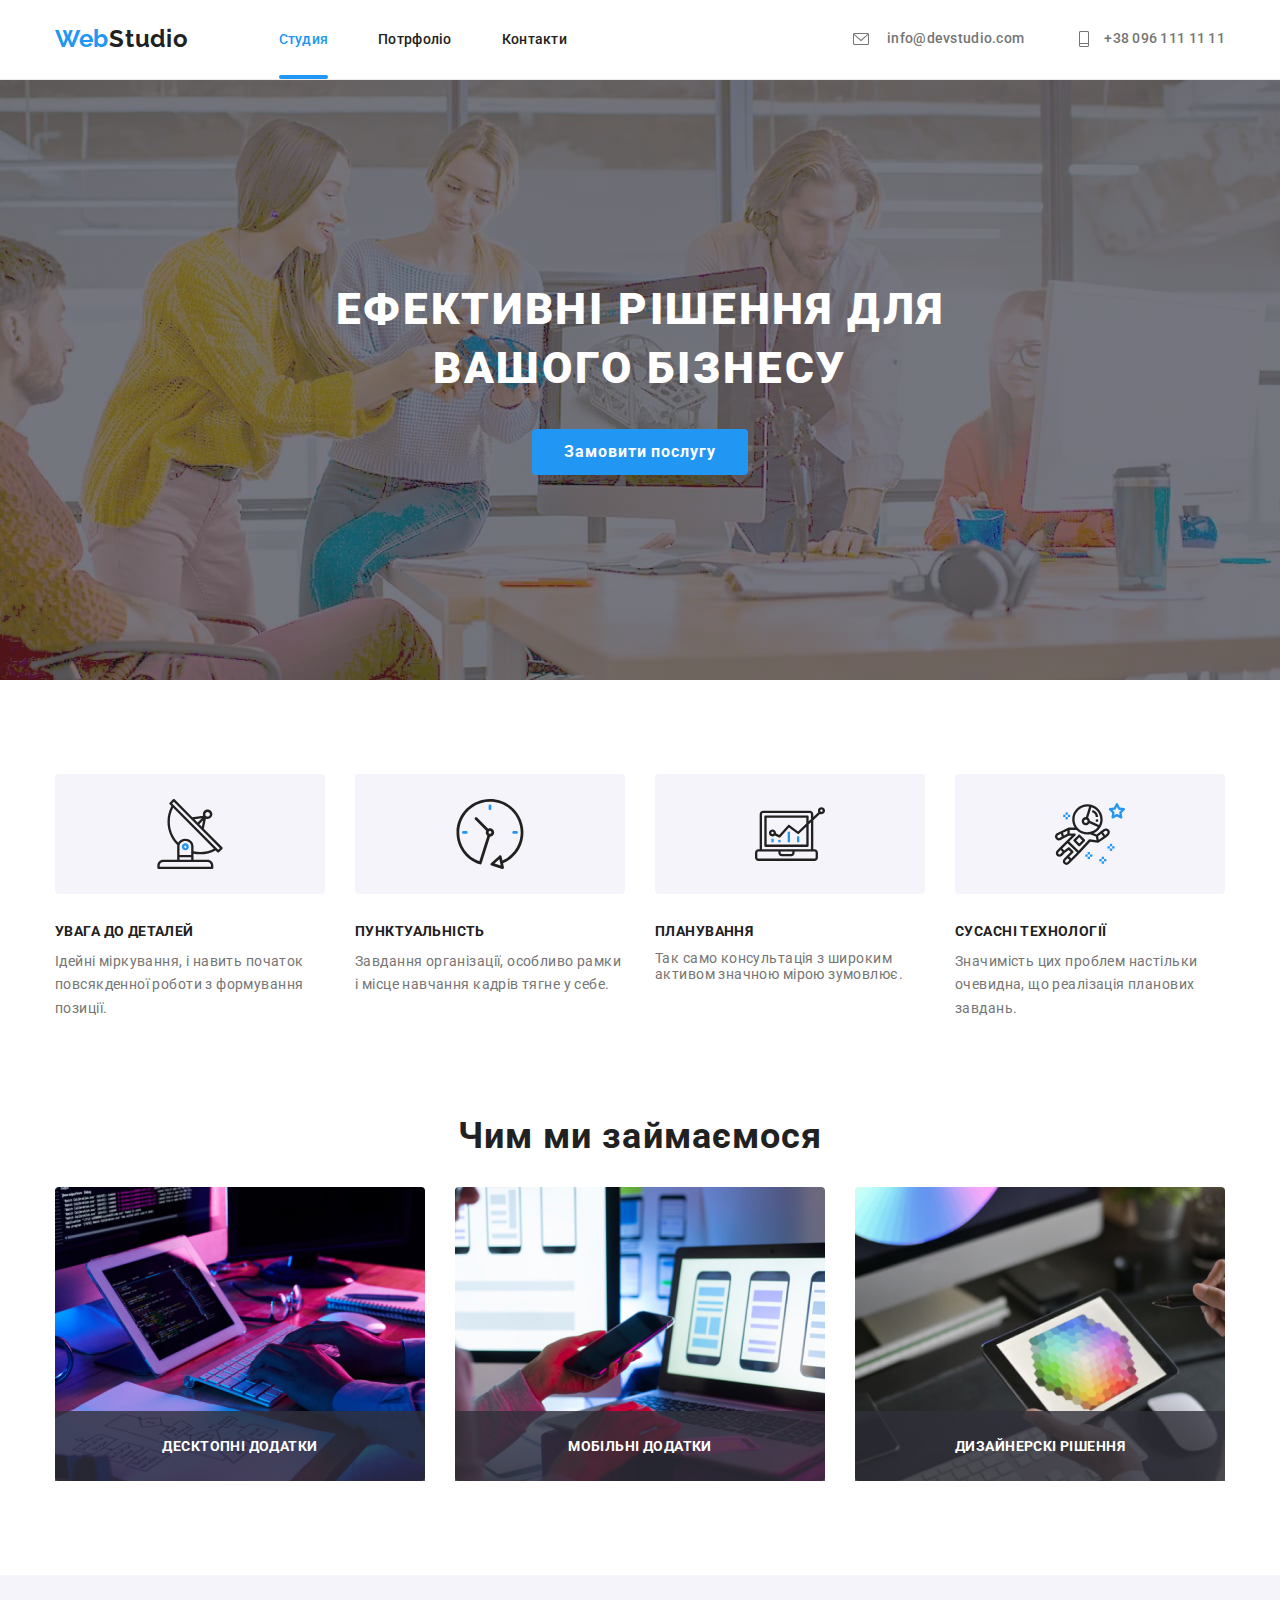
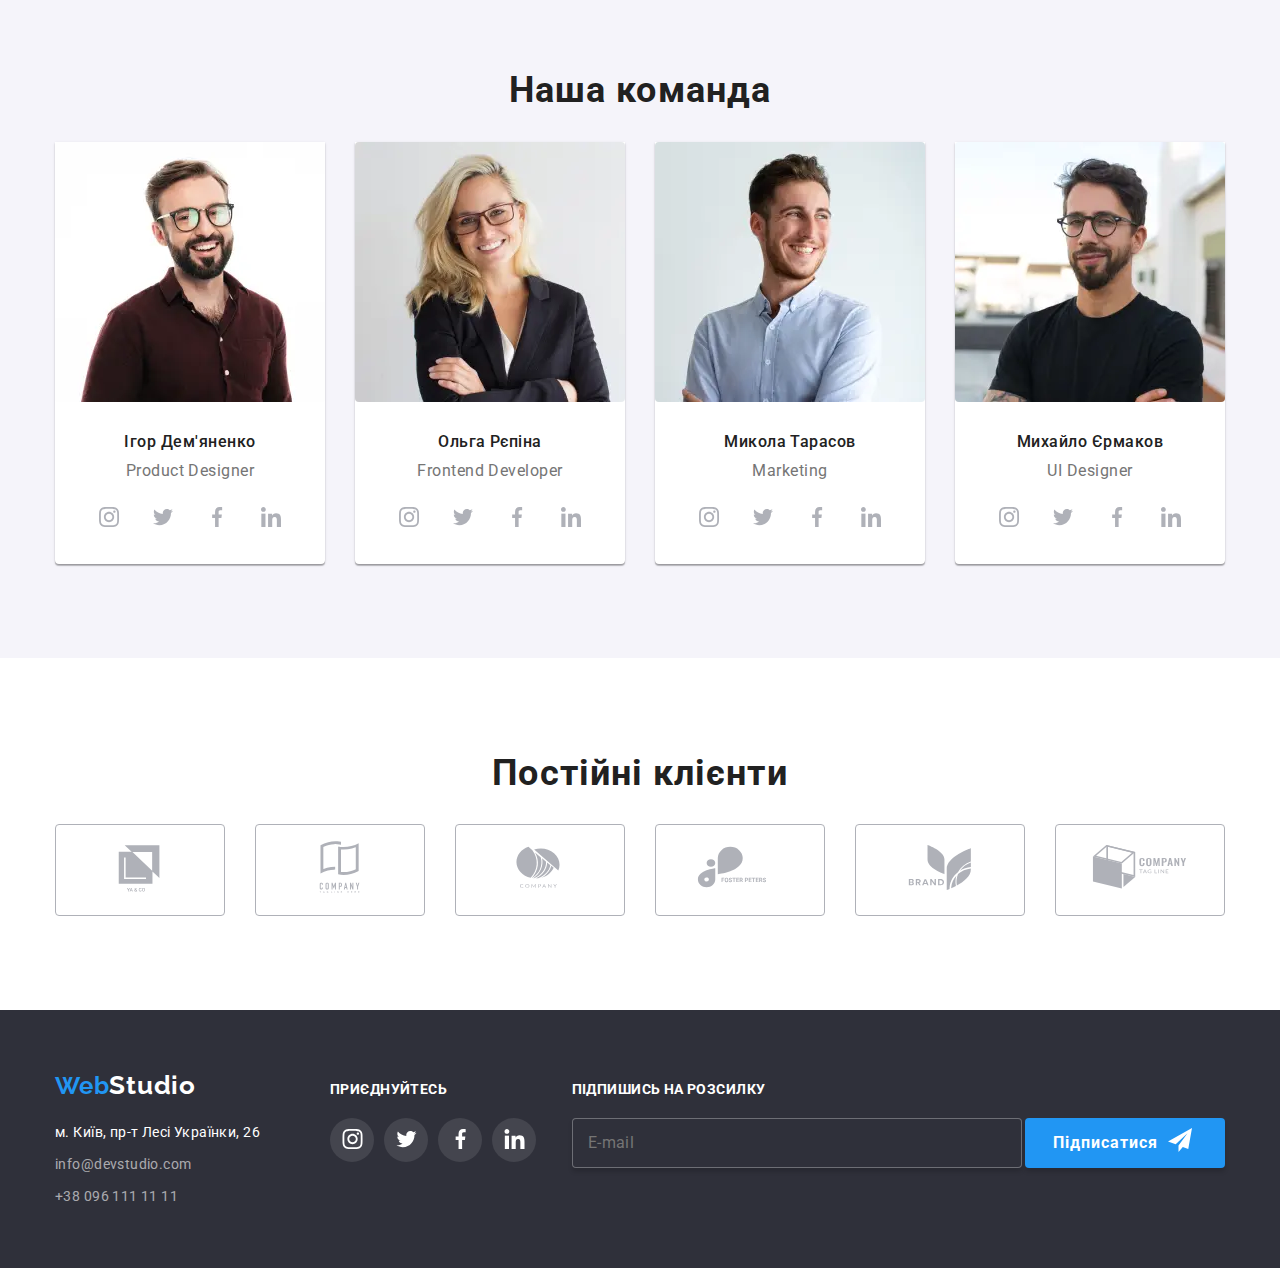
==== commit a57e2d8c: "hw" ====
--- a/index.html
+++ b/index.html
@@ -176,7 +176,7 @@
               </div>
               <h3 class="our-skills__title">Увага до деталей</h3>
 
-              <p class="">
+              <p class="our-skills__text">
                 Ідейні міркування, і навить початок повсякденної роботи з формування позиції.
               </p>
             </li>
@@ -711,7 +711,7 @@
             </li>
 
             <li class="main-clients__list">
-              <a class="client-icon" href="">
+              <a class="client-icon main-clients__item" href="">
                 <svg class="client-svg" width="" height="">
                   <use href="./images/sprite.svg#icon-Logo-2"></use>
                 </svg>
@@ -719,7 +719,7 @@
             </li>
 
             <li class="main-clients__list">
-              <a class="client-icon" href="">
+              <a class="client-icon main-clients__item" href="">
                 <svg class="client-svg" width="" height="">
                   <use href="./images/sprite.svg#icon-Logo-3"></use>
                 </svg>
@@ -727,7 +727,7 @@
             </li>
 
             <li class="main-clients__list">
-              <a class="client-icon" href="">
+              <a class="client-icon main-clients__item" href="">
                 <svg class="client-svg" width="" height="">
                   <use href="./images/sprite.svg#icon-Logo-4"></use>
                 </svg>
--- a/css/main.min.css
+++ b/css/main.min.css
@@ -1 +1 @@
-:root{--primary-text-color: #757575;--title-text-color: #212121;--accent-text-color: #2196f3;--primary-white-color: #ffffff;--ptimary-heroy-color: #c4c4c4;--background-button: #f5f4fa;--primary-footer-color: #2f303a;--primary-icon-color: #afb1b8}.visually-hidden{position:absolute;width:1px;height:1px;margin:-1px;border:0;padding:0;white-space:nowrap;clip-path:inset(100%);clip:rect(0 0 0 0);overflow:hidden}html{box-sizing:border-box}*,*::before,*::after{box-sizing:inherit}body{font-family:Roboto,sans-serif;color:var(--primary-text-color);background-color:var(--primary-white-color);font-size:14px;letter-spacing:.03em}h1,h2,h3,h4,p{margin:0}img{display:block;width:100%;height:auto;border:none;border-radius:4px}.link{text-decoration:none}.list{list-style:none;padding:0;margin:0;transition:color 250ms cubic-bezier(0.4, 0, 0.2, 1)}.flex{display:flex;align-items:center}@media screen and (max-width: 1199px){.section{padding-top:60px;padding-bottom:60px}}@media screen and (min-width: 1200px){.section{padding-top:94px;padding-bottom:94px}}.container{padding-left:15px;padding-right:15px}@media screen and (min-width: 480px){.container{width:480px;margin-left:auto;margin-right:auto}}@media screen and (min-width: 768px){.container{width:768px}}@media screen and (min-width: 1200px){.container{width:1200px}}.logo-span{color:var(--accent-text-color);font-family:Raleway;font-size:24px;font-weight:700}.nav-logo{text-decoration:none;color:var(--title-text-color);font-family:Raleway,sans-serif;font-size:24px;font-weight:700;line-height:1.19;letter-spacing:.03em;transition:color 250ms cubic-bezier(0.4, 0, 0.2, 1)}.nav-logo:focus,.nav-logo:hover{color:var(--accent-text-color)}@media screen and (max-width: 767px){.mobile-menu{position:fixed;top:0;left:0;z-index:100;width:100%;height:100%;background:#fff;box-shadow:0px 4px 8px rgba(0,0,0,.04),0px 2px 4px rgba(0,0,0,.08),0px 1px 3px rgba(0,0,0,.16);opacity:0;visibility:hidden;pointer-events:none}.mobile-menu.is-open{opacity:1;visibility:visible;pointer-events:auto}.mobile-menu__container{position:relative;padding-left:40px;padding-top:48px;padding-bottom:48px;display:flex;flex-direction:column;height:100%}.close-mobile-menu-btn{position:absolute;top:10px;right:15px;padding:0;background-color:rgba(0,0,0,0);border:none;line-height:0;cursor:pointer}.open-mobile-menu-btn{cursor:pointer}.close-mobile-menu-btn:focus .icon-mobile-menu-cross{fill:var(--accent-text-color)}.icon-mobile-menu-cross{height:40px;width:40px}.mobile-nav__item{font-family:Roboto,sans-serif;font-weight:500;font-size:40px;line-height:1.17;text-align:center;letter-spacing:.02em;color:var(--title-text-color)}.mobile-nav__link:not(:last-child){margin-bottom:36px}.mobile-menu__contacts{margin-top:auto}.mobile-menu__contacts li+li{margin-top:32px}.mobile-menu__employee__social{margin-top:64px}.mobile-menu__employee__social li+li{border-left:1px solid rgba(33,33,33,.2)}.employee__social__list:not(:last-child){margin-right:10px}.employee__social__list:not(:first-child){padding-left:10px}.mobile-social__item{color:var(--accent-text-color);font-family:Roboto,sans-serif;font-style:normal;font-weight:500;font-size:18px;line-height:1.6;letter-spacing:.02em;color:var(--accent-text-color);padding-bottom:15px}.mobile-menu__employee__social{display:flex;flex-wrap:wrap}.mobile-menu__tel{font-family:Roboto,sans-serif;font-style:normal;font-weight:500;font-size:34px;line-height:1.17;letter-spacing:.02em;color:var(--accent-text-color)}.mobile-menu__mail{font-family:Roboto,sans-serif;font-style:normal;font-weight:500;font-size:24px;line-height:1.16;letter-spacing:.02em;color:var(--primary-text-color)}}@media screen and (min-width: 768px){.close-mobile-menu-btn,.mobile-menu{display:none}}.page-header{border-bottom:1px solid #ececec}.page-header__container{display:flex;position:relative}@media screen and (max-width: 767px){.page-header__container{display:flex;align-items:center;justify-content:space-between}.ul-nav{display:none}.nav-aut{display:none}.open-mobile-menu-btn{line-height:0;border:none;padding:0;background-color:rgba(0,0,0,0)}.icon-mobile-menu-burger{width:40px;height:40px}.page-header{padding-top:10px;padding-bottom:10px}}@media screen and (min-width: 768px){.open-mobile-menu-btn{display:none}.page-header__container{display:flex;align-items:center;padding-top:21px;padding-bottom:21px}.header-navigation{display:flex}.ul-nav{display:flex;align-items:center}.nav{font-size:12px;color:var(--title-text-color);text-decoration:none;font-family:Roboto;font-weight:500;line-height:1.14;letter-spacing:.02em;transition:color 250ms cubic-bezier(0.4, 0, 0.2, 1)}.nav:focus,.nav:hover{color:var(--accent-text-color)}.ul-nav{margin-left:88px}.ul-nav li+li{margin-left:50px}.ul-nav .mailto{width:34px;height:34px}.nav-aut li+li{margin-top:9px}.nav-aut{margin-left:auto}.nav-aut a{color:var(--primary-text-color);font-weight:500;line-height:1.14;letter-spacing:.02em;transition:color 250ms cubic-bezier(0.4, 0, 0.2, 1)}.link-nav-tel,.link-nav-mail{display:flex;justify-content:flex-end;font-family:"Roboto",sans-serif;font-weight:500;font-size:12px;line-height:1,166;letter-spacing:.02em;color:var(--primary-text-color)}.link-nav-tel,.link-nav-mail{flex-direction:row-reverse}.mailto-item,.mailto-tel{width:20px;height:16px;fill:currentColor}.link-nav-mail:hover,.link-nav-mail:focus{color:var(--accent-text-color)}.link-nav-tel:hover,.link-nav-tel:focus{color:var(--accent-text-color)}}.nav.current::after{content:"";position:absolute;display:block;width:100%;height:4px;background-color:var(--accent-text-color);bottom:0;border-radius:2px;margin-bottom:-32px}.current{color:var(--accent-text-color);position:relative}@media screen and (min-width: 1200px){.page-header__container{padding-top:25px;padding-bottom:25px}.ul-nav{margin-left:90px}.nav-aut li+li{margin-top:0px}.nav-aut{margin-left:auto;display:flex}.nav-aut li+li{margin-left:50px}.nav-aut a{color:var(--primary-text-color);font-weight:500;line-height:1.14;letter-spacing:.02em;transition:color 250ms cubic-bezier(0.4, 0, 0.2, 1)}.clients{background-color:rgba(245,244,250,.0784313725)}.mailto-fone,.mailto-post{align-items:center;display:inline-flex}.mailto-item{width:32px;height:16px;fill:currentColor}.mailto-tel{width:20px;height:16px;fill:currentColor}.header{border-bottom:1px solid #ececec;max-width:1600px;margin-left:auto;margin-right:auto}}.title{margin:0;font-family:Roboto,sans-serif;font-size:14px;font-weight:700;line-height:16px;letter-spacing:.03em;text-transform:uppercase}.section-title{margin-bottom:50px;color:var(--title-text-color);font-size:36px;font-weight:700;line-height:1.17;letter-spacing:.03em}.main-title{margin-bottom:30px;color:var(--primary-white-color);font-family:Roboto,sans-serif;font-size:44px;font-weight:900;line-height:1.36;text-transform:uppercase;letter-spacing:.06em}.button{padding:10px 32px;border-radius:4px;border:none;color:var(--primary-white-color);background-color:var(--accent-text-color);font-family:Roboto,sans-serif;font-size:16px;font-weight:700;line-height:1.62;letter-spacing:.06em;cursor:pointer;transition:background-color 250ms cubic-bezier(0.4, 0, 0.2, 1)}.button:focus,.button:hover{background-color:#c4c4c4}.button-seconary{padding:6px 22px;border-radius:4px;color:var(--title-text-color);background-color:var(--background-button);font-family:Roboto,sans-serif;font-size:16px;font-weight:500;line-height:1.625;letter-spacing:.06em;border:none;cursor:pointer;transition:background-color 250ms cubic-bezier(0.4, 0, 0.2, 1),color 250ms cubic-bezier(0.4, 0, 0.2, 1),box-shadow 250ms cubic-bezier(0.4, 0, 0.2, 1)}.button-seconary:focus,.button-seconary:hover{color:var(--primary-white-color);background-color:var(--accent-text-color);box-shadow:0px 3px 1px rgba(0,0,0,.1),0px 1px 2px rgba(0,0,0,.08),0px 2px 2px rgba(0,0,0,.12)}.footer-logo{margin-bottom:20px;display:inline-block;text-decoration:none;color:var(--primary-white-color);font-family:Raleway,sans-serif;font-size:26px;font-weight:700;line-height:1.19;letter-spacing:.03em;transition:color 250ms cubic-bezier(0.4, 0, 0.2, 1)}.footer-logo:hover,.footer-logo:focus{color:var(--accent-text-color)}.comin-title{margin-bottom:20px;line-height:1.14;letter-spacing:.03em;text-transform:uppercase;color:var(--primary-white-color);font-weight:700}.social-icon-footer{width:21px;height:21px;fill:var(--primary-white-color)}.footer-form-item{width:100%;height:50px;color:var(--primary-text-color);box-shadow:0px 4px 4px rgba(0,0,0,.15);border-radius:4px;background-color:var(--primary-footer-color);padding:16px 15px;font-size:16px;line-height:1.25;letter-spacing:.03em;border:1px solid rgba(255,255,255,.3)}.footer-form-item:hover{border:1px solid var(--accent-text-color)}.footer-form-item:placeholder-shown{background-color:var(--primary-footer-color);transition:250ms cubic-bezier(0.4, 0, 0.2, 1)}.footer-form-item:not(:placeholder-shown){background-color:rgba(255,255,255,.6);color:var(--title-text-color)}.form-lable-item input[type=text]:hover{background-color:var(--primary-white-color)}.footer-form-link{display:inline-flex;width:200px;height:50px;background:var(--accent-text-color);box-shadow:0px 4px 4px rgba(0,0,0,.15);border-radius:4px;color:var(--primary-white-color);font-weight:700;font-size:16px;line-height:1.87;letter-spacing:.06em;padding-top:10px;padding-bottom:10px;padding-left:28px;padding-right:28px;transition:250ms cubic-bezier(0.4, 0, 0.2, 1);border:none;cursor:pointer}.footer-form-link:hover,.footer-form-link:focus{transform:scale(1.02);transition:250ms cubic-bezier(0.4, 0, 0.2, 1)}.footer-form-link::after{content:"";display:flex;width:24px;height:24px;background-size:contain;background-image:url(../images/send.svg);justify-content:center;align-items:center;margin-left:10px}@media screen and (min-width: 388px){.footer-form-item{width:358px}}.heroy-box{height:400px;background-image:linear-gradient(rgba(47, 48, 58, 0.4), rgba(47, 48, 58, 0.4)),url(../images/bg/bg-mobile.jpg);background-position:center top;margin-left:auto;margin-right:auto;background-repeat:no-repeat;text-align:center;padding-top:118px;padding-bottom:118px}.main-title{margin-bottom:30px;color:var(--primary-white-color);font-family:Roboto,sans-serif;font-size:26px;font-weight:900;line-height:1.61;text-transform:uppercase;letter-spacing:.06em}@media screen and (min-device-pixel-ratio: 2)and (min-width: 480px),screen and (min-resolution: 192dpi)and (min-width: 480px),screen and (min-resolution: 2dppx)and (min-width: 480px){.heroy-box{background-image:linear-gradient(rgba(47, 48, 58, 0.4), rgba(47, 48, 58, 0.4)),url(../images/bg/bg-mobile@2x.jpg);max-width:480px}}@media screen and (min-width: 768px){.heroy-box{background-image:linear-gradient(rgba(47, 48, 58, 0.4), rgba(47, 48, 58, 0.4)),url(../images/bg/bg-tablet.jpg);max-width:768px}}@media screen and (min-device-pixel-ratio: 2)and (min-width: 768px),screen and (min-resolution: 192dpi)and (min-width: 768px),screen and (min-resolution: 2dppx)and (min-width: 768px){.heroy-box{background-image:linear-gradient(rgba(47, 48, 58, 0.4), rgba(47, 48, 58, 0.4)),url(../images/bg/bg-tablet@2x.jpg);max-width:768px}}@media screen and (min-width: 1200px){.main-title{font-size:44px;line-height:1.36}.heroy-box{padding-top:200px;padding-bottom:200px;background-image:linear-gradient(rgba(47, 48, 58, 0.4), rgba(47, 48, 58, 0.4)),url(../images/bg/bg-desktop.jpg);max-width:1200px}}@media screen and (min-device-pixel-ratio: 2)and (min-width: 1200px),screen and (min-resolution: 192dpi)and (min-width: 1200px),screen and (min-resolution: 2dppx)and (min-width: 1200px){.heroy-box{background-image:linear-gradient(rgba(47, 48, 58, 0.4), rgba(47, 48, 58, 0.4)),url(../images/bg/bg-desktop@2x.jpg);max-width:1200px}}@media screen and (max-width: 1199px){.our-work{display:none}}@media screen and (min-width: 1200px){.our-work{display:block;padding-top:0}.our-work__item{position:relative}.our-work__item:not(:last-child){margin-right:30px}.our-work__overlay{position:absolute;left:0;bottom:0;width:100%;height:23.8%;font-weight:700;background-color:rgba(47,48,58,.8);padding-top:27px;padding-bottom:27px}.our-work__overlay-text{text-transform:uppercase;text-align:center;color:var(--primary-white-color);text-align:1.14;letter-spacing:.03em;font-family:"Roboto";font-style:normal;font-weight:700;font-size:14px;line-height:16px;text-align:center;letter-spacing:.03em;text-transform:uppercase;color:#fff}}.our-employee__title{font-family:Roboto,sans-serif;font-style:normal;font-weight:700;font-size:28px;line-height:1.17;text-align:center;letter-spacing:.03em;color:var(--title-text-color);margin-bottom:30px}.employee{margin-top:30px;margin-bottom:10px;font-family:Roboto,sans-serif;font-style:normal;font-weight:500;font-size:16px;line-height:1.19;text-align:center;letter-spacing:.03em;color:var(--title-text-color)}.our-emloyee__content{padding-bottom:24px}.employee-text{font-family:Roboto,sans-serif;font-style:normal;font-weight:400;font-size:16px;line-height:1.19;text-align:center;letter-spacing:.03em;color:var(--primary-text-color)}.employee-network__ul{margin-top:16px;display:flex;justify-content:center;align-items:center}.employee-network__ul li+li{margin-left:10px}.employee-list__item{background:#fff;box-shadow:0px 1px 3px rgba(0,0,0,.12),0px 1px 1px rgba(0,0,0,.14),0px 2px 1px rgba(0,0,0,.2);border-radius:0px 0px 4px 4px}.social-icon{width:21x;height:21px;fill:var(--primary-icon-color)}.social-item{display:flex;align-items:center;justify-content:center;width:44px;height:44px;background-color:rgba(255,255,255,.1);border-radius:50%;cursor:pointer;color:var(--primary-icon-color);transition:background-color 250ms cubic-bezier(0.4, 0, 0.2, 1),color 250ms cubic-bezier(0.4, 0, 0.2, 1)}@media screen and (max-width: 767px){.employee-list__item:not(:last-child){margin-bottom:30px}}.employee-list{display:grid}@media screen and (max-width: 480px){.employee-list{max-width:450px}}@media screen and (min-width: 480px){.employee-list{width:450px}}@media screen and (min-width: 768px){.employee-list{width:738px;grid-template-columns:repeat(2, 1fr);column-gap:30px;row-gap:30px}.employee-list .employee-list__thumb{width:354px;height:374px}}@media screen and (min-width: 1200px){.employee-list{width:1170px;grid-template-columns:repeat(4, 1fr);column-gap:30px}.employee-list .employee-list__thumb{width:270px;height:260px}}.employee-list .employee-list__img-view{width:100%;height:100%}.section__our-employee{background-color:var(--background-button)}.main-client__title{font-family:Roboto,sans-serif;font-style:normal;font-weight:700;font-size:28px;line-height:1.17;text-align:center;letter-spacing:.03em;color:var(--title-text-color);margin-bottom:30px}.client-svg{fill:var(--primary-icon-color);width:106px;height:60px}.main-clients__list:hover .client-svg,.main-clients__list:focus .client-svg{fill:var(--accent-text-color)}.main-clients__list{border:1px solid var(--primary-icon-color);border-radius:4px;justify-content:center;align-items:center;display:flex;color:var(--primary-icon-color);transition:background-color 250ms cubic-bezier(0.4, 0, 0.2, 1),color 250ms cubic-bezier(0.4, 0, 0.2, 1)}.main-clients__list:hover,.main-clients__list:focus{border-color:var(--accent-text-color);color:var(--accent-text-color)}.main-clients{display:grid;column-gap:30px;row-gap:30px}@media screen and (max-width: 479px){.main-clients{grid-template-columns:repeat(2, 1fr)}.main-clients .main-clients__list{max-width:210px;height:92px}}@media screen and (min-width: 480px){.main-clients{grid-template-columns:repeat(2, 1fr)}.main-clients .main-clients__list{width:210px;height:92px}}@media screen and (min-width: 768px){.main-clients{grid-template-columns:repeat(3, 1fr)}.main-clients .main-clients__list{width:226px;height:92px}}@media screen and (min-width: 1200px){.main-clients{grid-template-columns:repeat(6, 1fr)}.main-clients .main-clients__list{width:170px;height:92px}}.index-skills__frame{width:100%;height:120px;display:flex;align-items:center;justify-content:center;background-color:var(--background-button);border-radius:4px;margin-bottom:30px}.our-skills__title{margin-bottom:10px;font-family:Roboto,sans-serif;font-style:normal;font-weight:700;font-size:14px;line-height:1.14;letter-spacing:.03em;text-transform:uppercase;color:var(--title-text-color)}.our-skills__text{font-family:Roboto,sans-serif;font-style:normal;font-weight:400;font-size:14px;line-height:1.71;color:var(--primary-text-color)}.index-skills__ul{display:grid}@media screen and (min-width: 480px){.index-skills__ul{width:450px}.index-skills__ul .index-skills__frame{width:450px;height:120px}}@media screen and (max-width: 767px){.index-skills__ul .our-skills__title{text-align:center}.index-skills__ul .index-skills__item:not(:last-child){margin-bottom:30px}}@media screen and (min-width: 768px){.index-skills__ul{width:738px;grid-template-columns:repeat(2, 1fr);column-gap:30px}.index-skills__ul .index-skills__frame{width:354px;height:120px}}@media screen and (min-width: 1200px){.index-skills__ul{width:1170px;grid-template-columns:repeat(4, 1fr)}.index-skills__ul .index-skills__frame{width:270px;height:120px}.index-skills__ul .index-skills__frame{width:270px;height:120px}}.index-skills__ul__item{display:flex;flex-direction:column;align-items:center}@media screen and (min-width: 768px){.index-skills__ul__item{width:100%/2}}@media screen and (min-width: 1200px){.index-skills__ul__item{width:100%/4}}.index-skills__ul__item__frame{display:flex;justify-content:center;align-items:center;background-color:var(--background-button);border-radius:4px}@media screen and (min-width: 480px){.index-skills__ul__item__frame{width:450px;height:120px}}@media screen and (min-width: 768px){.index-skills__ul__item__frame{width:354px;height:120px}}@media screen and (min-width: 1200px){.index-skills__ul__item__frame{width:270px;height:120px}}.footer{background-color:var(--primary-footer-color);text-align:center;padding-top:60px;padding-bottom:60px}.footer-contact{font-style:normal;text-decoration:none;color:rgba(255,255,255,.6);line-height:1.71;letter-spacing:.03em;transition:color 250ms cubic-bezier(0.4, 0, 0.2, 1)}.footer-contact:hover,.footer-contact:focus{color:var(--accent-text-color)}.footer-map{font-style:normal;text-decoration:none;color:var(--primary-white-color);line-height:1.71;letter-spacing:.03em;transition:color 250ms cubic-bezier(0.4, 0, 0.2, 1)}.footer-map:hover,.footer-map:focus{color:var(--accent-text-color)}.social-icon-footer{width:21px;height:21px;fill:var(--primary-white-color)}.employee__social{display:flex;justify-content:center;align-items:center}.employee__social li+li{margin-left:10px}.social-item{display:flex;align-items:center;justify-content:center;width:44px;height:44px;background-color:rgba(255,255,255,.1);border-radius:50%;cursor:pointer;color:var(--primary-icon-color);transition:background-color 250ms cubic-bezier(0.4, 0, 0.2, 1),color 250ms cubic-bezier(0.4, 0, 0.2, 1)}.footer-ul li+li{margin-top:8px}.comin-title{margin-top:60px;margin-bottom:20px}@media screen and (max-width: 767px){.footer-form-item{margin-bottom:20px}}@media screen and (min-width: 768px)and (max-width: 1199px){.footer-tablet{display:flex;align-items:flex-start;justify-content:space-evenly}.comin-title{margin-top:0;line-height:2}.footer-form{margin-top:60px}.footer-form__colum{display:flex;flex-direction:column;align-items:center}.footer-form-item{margin-bottom:20px}}@media screen and (min-width: 1200px){.footer-1{text-align:start}.footer-tablet{display:flex;align-items:baseline}.footer-form{text-align:start;margin-left:auto}.comin-title{margin-top:0}.footer__comin{margin-left:70px}.footer-ul{display:inline-block}.footer-flex{display:flex;align-items:baseline}.footer-network{margin-top:20px}}.list-project{display:flex;flex-wrap:wrap;justify-content:flex-start;column-gap:8px;row-gap:15px;margin-bottom:40px}.card__stile{background:#fff;border:1px solid #eee;box-shadow:0px 1px 1px rgba(0,0,0,.12),0px 4px 4px rgba(0,0,0,.06),1px 4px 6px rgba(0,0,0,.16)}.card__border{padding-top:20px;padding-bottom:20px;padding-left:24px;padding-right:24px}.portfolio-title{text-decoration:none;font-family:Roboto,sans-serif;color:var(--title-text-color);font-weight:700;font-size:18px;line-height:2;letter-spacing:.03em}.pharagraf-portfolio{color:var(--primary-text-color);font-size:16px;font-weight:400;line-height:1.875;letter-spacing:.03em}.link-portfolio{text-decoration:none}.flex-project{display:grid}@media screen and (max-width: 767px){.flex-project{grid-template-columns:repeat(1, 100%);row-gap:30px}}@media screen and (min-width: 768px){.list-project{justify-content:center}.card__border{padding-bottom:56px}.flex-project{grid-template-columns:repeat(2, 1fr);column-gap:30px;row-gap:30px}}@media screen and (min-width: 1200px){.flex-project{grid-template-columns:repeat(3, 1fr);column-gap:30px;row-gap:30px}}.card-overlay{position:relative;overflow:hidden}.exempl{position:absolute;top:0;left:0;width:100%;height:100%;padding:63px 24px;color:var(--primary-white-color);background-color:rgba(33,150,243,.9);transform:translateY(100%);transition:transform 250ms cubic-bezier(0.4, 0, 0.2, 1)}.portfolio:hover .exempl,.portfolio:focus .exempl{display:block;opacity:1;transform:translateY(0)}.backdrop{position:fixed;top:0;left:0;width:100%;height:100%;background-color:rgba(0,0,0,.2);opacity:1;transition:opacity 250ms cubic-bezier(0.4, 0, 0.2, 1)}.backdrop.is-hidden{opacity:0;pointer-events:none}.backdrop.is-hidden .modal{top:50%;left:50%;transform:scale(0.8) translate(-50%, -50%)}.modal{position:absolute;width:528px;height:581px;top:50%;left:50%;padding:40px;background-color:var(--primary-white-color);box-shadow:0px 1px 3px rgba(0,0,0,.12),0px 1px 1px rgba(0,0,0,.14),0px 2px 1px rgba(0,0,0,.2);border-radius:4px;transform:translate(-50%, -50%) scale(1);transition:transform 250ms cubic-bezier(0.4, 0, 0.2, 1)}.modal-btn-bcg{position:absolute;right:8px;top:8px;width:30px;height:30px;border-radius:50%;background-size:contain;border:1px solid rgba(0,0,0,.1);background-color:var(--primary-white-color);transition:250ms cubic-bezier(0.4, 0, 0.2, 1);background-size:contain;align-items:center;justify-content:center;cursor:pointer}.modal-btn-bcg:hover,.modal-btn-bcg:focus{fill:var(--accent-text-color)}.modal-button{width:11px;height:11px}textarea{resize:none}.modal-form{display:block;margin-left:auto;margin-right:auto;width:448px}.modal-title{font-weight:700;font-size:20px;line-height:1.16;text-align:center;letter-spacing:.03em;color:var(--title-text-color);margin-bottom:18px}.modal-icon-svg{position:absolute;top:50%;left:4%;transform:translateY(-50%);width:18px;height:18px}.form-lable:focus .modal-icon-svg,.form-lable:hover .modal-icon-svg{fill:var(--accent-text-color);transition:250ms cubic-bezier(0.4, 0, 0.2, 1)}.form-lable-item:hover+.form-lable-text,.form-lable-item:focus+.form-lable-text{color:var(--accent-text-color)}.form-lable-item:focus+.form-lable-text,.form-lable-item:not(:placeholder-shown)+.form-lable-text{transform:translate(-37px, -37px);color:currentColor}.form-lable:nth-child(-n+3){margin-bottom:28px}.form-lable:nth-child(3){margin-bottom:10px}.form-lable:nth-child(4){margin-bottom:20px}.form-lable:nth-child(5){margin-bottom:30px}.form-lable-text{position:absolute;transform:translateY(-50%);top:50%;left:9%;line-height:1.16;letter-spacing:.01em;transition:250ms cubic-bezier(0.4, 0, 0.2, 1);font-size:12px;color:var(--primary-text-color)}.modal-for-position{position:relative;transition:250ms cubic-bezier(0.4, 0, 0.2, 1)}.form-lable-item{width:100%;height:40px;border:1px solid rgba(33,33,33,.2);border-radius:4px;transition:250ms cubic-bezier(0.4, 0, 0.2, 1);padding-left:40px}.form-lable-item:hover{border:1px solid var(--accent-text-color)}.form-lable-text-comment{font-size:12px;line-height:1.16;letter-spacing:.01em;transition:250ms cubic-bezier(0.4, 0, 0.2, 1);color:var(--primary-text-color);margin-bottom:4px}.form-lable-coment{top:0;left:0;width:100%;height:120px;padding:16px 12px;border:1px solid rgba(33,33,33,.2);border-radius:4px;transition:250ms cubic-bezier(0.4, 0, 0.2, 1)}.form-lable-coment:hover,.form-lable-coment:focus{border-radius:4px;border-color:var(--accent-text-color)}.form-lable-coment::placeholder{line-height:1.16;letter-spacing:.01em;color:rgba(117,117,117,.5)}.form-lable:hover .form-lable-text-comment,.form-lable:focus .form-lable-text-comment{color:var(--accent-text-color)}.form-lable-item:not(:placeholder-shown)~.modal-icon-svg{fill:var(--accent-text-color)}.for-lable-coment{display:flex;flex-direction:column-reverse}.policy{position:relative;text-align:center}.policy-svg{position:absolute;background-size:contain;top:50%;left:10px;transform:translateY(-50%);width:16px;height:15px;pointer-events:none}.policy-text{display:block;line-height:1.7;letter-spacing:.03em;color:var(--primary-text-color)}.policy-link{position:relative;color:var(--accent-text-color)}.checkbox{position:absolute;top:0;left:10px;transform:translateY(25%);appearance:none;-webkit-appearance:none;-moz-appearance:none;border:2px solid var(--title-text-color);width:16px;height:15px;background-origin:border-box;background-size:contain}.checkbox:checked~.policy-svg{position:absolute;top:0;left:10px;transform:translateY(25%);width:16px;height:15px;background-color:var(--accent-text-color);border:.2px solid #fff}.modal-form-btn{display:block;min-width:200px;padding-top:10px;padding-bottom:10px;margin-left:auto;margin-right:auto;background:var(--accent-text-color);box-shadow:0px 4px 4px rgba(0,0,0,.15);border-radius:4px;font-weight:700;font-size:16px;line-height:1.87;align-items:center;text-align:center;letter-spacing:.06em;border:none;cursor:pointer;color:var(--primary-white-color);transition:color 250ms cubic-bezier(0.4, 0, 0.2, 1)}.modal-form-btn:hover,.modal-form-btn:focus{background-color:#188ce8}.btn{display:block}.btn-item-test{margin-bottom:10px}.btn-item-test:nth-child(-n+3){margin-bottom:15px}btn-item-test{display:block;outline:1px solid red;background-color:#2196f3}.test-blok{outline:1px solid red}.test-blok.test-blok:nth-child(-1n+3){margin-bottom:40px}/*# sourceMappingURL=main.min.css.map */+:root{--primary-text-color: #757575;--title-text-color: #212121;--accent-text-color: #2196f3;--primary-white-color: #ffffff;--ptimary-heroy-color: #c4c4c4;--background-button: #f5f4fa;--primary-footer-color: #2f303a;--primary-icon-color: #afb1b8}.visually-hidden{position:absolute;width:1px;height:1px;margin:-1px;border:0;padding:0;white-space:nowrap;clip-path:inset(100%);clip:rect(0 0 0 0);overflow:hidden}html{box-sizing:border-box}*,*::before,*::after{box-sizing:inherit}body{font-family:Roboto,sans-serif;color:var(--primary-text-color);background-color:var(--primary-white-color);font-size:14px;letter-spacing:.03em}h1,h2,h3,h4,p{margin:0}img{display:block;width:100%;height:auto;border:none;border-radius:4px}.link{text-decoration:none}.list{list-style:none;padding:0;margin:0;transition:color 250ms cubic-bezier(0.4, 0, 0.2, 1)}.flex{display:flex;align-items:center}@media screen and (max-width: 1199px){.section{padding-top:60px;padding-bottom:60px}}@media screen and (min-width: 1200px){.section{padding-top:94px;padding-bottom:94px}}.container{padding-left:15px;padding-right:15px}@media screen and (min-width: 480px){.container{width:480px;margin-left:auto;margin-right:auto}}@media screen and (min-width: 768px){.container{width:768px}}@media screen and (min-width: 1200px){.container{width:1200px}}.logo-span{color:var(--accent-text-color);font-family:Raleway;font-size:24px;font-weight:700}.nav-logo{text-decoration:none;color:var(--title-text-color);font-family:Raleway,sans-serif;font-size:24px;font-weight:700;line-height:1.19;letter-spacing:.03em;transition:color 250ms cubic-bezier(0.4, 0, 0.2, 1)}.nav-logo:focus,.nav-logo:hover{color:var(--accent-text-color)}@media screen and (max-width: 767px){.mobile-menu{position:fixed;top:0;left:0;z-index:100;width:100%;height:100%;background:#fff;box-shadow:0px 4px 8px rgba(0,0,0,.04),0px 2px 4px rgba(0,0,0,.08),0px 1px 3px rgba(0,0,0,.16);opacity:0;visibility:hidden;pointer-events:none;transition:opacity 250ms cubic-bezier(0.4, 0, 0.2, 1)}.mobile-menu.is-open{opacity:1;visibility:visible;pointer-events:auto}.mobile-menu__container{position:relative;padding-left:40px;padding-top:48px;padding-bottom:48px;display:flex;flex-direction:column;height:100%}.close-mobile-menu-btn{position:absolute;top:10px;right:15px;padding:0;background-color:rgba(0,0,0,0);border:none;line-height:0;cursor:pointer}.open-mobile-menu-btn{cursor:pointer}.close-mobile-menu-btn:focus .icon-mobile-menu-cross{fill:var(--accent-text-color)}.icon-mobile-menu-cross{height:40px;width:40px}.mobile-nav__item{font-family:Roboto,sans-serif;font-weight:500;font-size:40px;line-height:1.17;text-align:center;letter-spacing:.02em;color:var(--title-text-color)}.mobile-nav__link:not(:last-child){margin-bottom:36px}.mobile-menu__contacts{margin-top:auto}.mobile-menu__contacts li+li{margin-top:32px}.mobile-menu__employee__social{margin-top:64px}.mobile-menu__employee__social li+li{border-left:1px solid rgba(33,33,33,.2)}.employee__social__list:not(:last-child){margin-right:10px}.employee__social__list:not(:first-child){padding-left:10px}.mobile-social__item{color:var(--accent-text-color);font-family:Roboto,sans-serif;font-style:normal;font-weight:500;font-size:18px;line-height:1.6;letter-spacing:.02em;color:var(--accent-text-color);padding-bottom:15px}.mobile-menu__employee__social{display:flex;flex-wrap:wrap}.mobile-menu__tel{font-family:Roboto,sans-serif;font-style:normal;font-weight:500;font-size:34px;line-height:1.17;letter-spacing:.02em;color:var(--accent-text-color)}.mobile-menu__mail{font-family:Roboto,sans-serif;font-style:normal;font-weight:500;font-size:24px;line-height:1.16;letter-spacing:.02em;color:var(--primary-text-color)}}@media screen and (min-width: 768px){.close-mobile-menu-btn,.mobile-menu{display:none}}.page-header{border-bottom:1px solid #ececec}.page-header__container{display:flex;position:relative}@media screen and (max-width: 767px){.page-header__container{display:flex;align-items:center;justify-content:space-between}.ul-nav{display:none}.nav-aut{display:none}.open-mobile-menu-btn{line-height:0;border:none;padding:0;background-color:rgba(0,0,0,0)}.icon-mobile-menu-burger{width:40px;height:40px}.page-header{padding-top:10px;padding-bottom:10px}}@media screen and (min-width: 768px){.open-mobile-menu-btn{display:none}.page-header__container{display:flex;align-items:center;padding-top:18px;padding-bottom:18px}.header-navigation{display:flex}.ul-nav{display:flex;align-items:center}.nav{font-size:12px;color:var(--title-text-color);text-decoration:none;font-family:Roboto;font-weight:500;line-height:1.14;letter-spacing:.02em;transition:color 250ms cubic-bezier(0.4, 0, 0.2, 1)}.nav:focus,.nav:hover{color:var(--accent-text-color)}.ul-nav{margin-left:88px}.ul-nav li+li{margin-left:50px}.ul-nav .mailto{width:34px;height:34px}.nav-aut li+li{margin-top:9px}.nav-aut{margin-left:auto}.nav-aut a{color:var(--primary-text-color);font-weight:500;line-height:1.14;letter-spacing:.02em;transition:color 250ms cubic-bezier(0.4, 0, 0.2, 1)}.link-nav-tel,.link-nav-mail{display:flex;justify-content:flex-end;font-family:"Roboto",sans-serif;font-weight:500;font-size:12px;line-height:1,166;letter-spacing:.02em;color:var(--primary-text-color)}.link-nav-tel,.link-nav-mail{flex-direction:row-reverse}.mailto-item,.mailto-tel{width:20px;height:16px;margin-right:10px;fill:currentColor}.link-nav-mail:hover,.link-nav-mail:focus{color:var(--accent-text-color)}.link-nav-tel:hover,.link-nav-tel:focus{color:var(--accent-text-color)}}.nav.current::after{content:"";position:absolute;display:block;width:100%;height:4px;background-color:var(--accent-text-color);bottom:0;border-radius:2px;margin-bottom:-32px}.current{color:var(--accent-text-color);position:relative}@media screen and (min-width: 1200px){.page-header__container{padding-top:25px;padding-bottom:25px}.link-nav-tel,.link-nav-mail,.nav{font-size:14px}.ul-nav{margin-left:90px}.nav-aut li+li{margin-top:0px}.nav-aut{margin-left:auto;display:flex}.nav-aut li+li{margin-left:50px}.nav-aut a{color:var(--primary-text-color);font-weight:500;line-height:1.14;letter-spacing:.02em;transition:color 250ms cubic-bezier(0.4, 0, 0.2, 1)}.clients{background-color:rgba(245,244,250,.0784313725)}.mailto-fone,.mailto-post{align-items:center;display:inline-flex}.mailto-item{width:32px;height:16px;fill:currentColor}.mailto-tel{width:20px;height:16px;fill:currentColor}.header{border-bottom:1px solid #ececec;max-width:1600px;margin-left:auto;margin-right:auto}}.title{margin:0;font-family:Roboto,sans-serif;font-size:14px;font-weight:700;line-height:16px;letter-spacing:.03em;text-transform:uppercase}.section-title{margin-bottom:50px;color:var(--title-text-color);font-size:36px;font-weight:700;line-height:1.17;letter-spacing:.03em}.main-title{margin-bottom:30px;color:var(--primary-white-color);font-family:Roboto,sans-serif;font-size:44px;font-weight:900;line-height:1.36;text-transform:uppercase;letter-spacing:.06em}.button{padding:10px 32px;border-radius:4px;border:none;color:var(--primary-white-color);background-color:var(--accent-text-color);font-family:Roboto,sans-serif;font-size:16px;font-weight:700;line-height:1.62;letter-spacing:.06em;cursor:pointer;transition:background-color 250ms cubic-bezier(0.4, 0, 0.2, 1)}.button:focus,.button:hover{background-color:#c4c4c4}.button-seconary{padding:6px 22px;border-radius:4px;color:var(--title-text-color);background-color:var(--background-button);font-family:Roboto,sans-serif;font-size:16px;font-weight:500;line-height:1.625;letter-spacing:.06em;border:none;cursor:pointer;transition:background-color 250ms cubic-bezier(0.4, 0, 0.2, 1),color 250ms cubic-bezier(0.4, 0, 0.2, 1),box-shadow 250ms cubic-bezier(0.4, 0, 0.2, 1)}.button-seconary:focus,.button-seconary:hover{color:var(--primary-white-color);background-color:var(--accent-text-color);box-shadow:0px 3px 1px rgba(0,0,0,.1),0px 1px 2px rgba(0,0,0,.08),0px 2px 2px rgba(0,0,0,.12)}.footer-logo{margin-bottom:20px;display:inline-block;text-decoration:none;color:var(--primary-white-color);font-family:Raleway,sans-serif;font-size:26px;font-weight:700;line-height:1.19;letter-spacing:.03em;transition:color 250ms cubic-bezier(0.4, 0, 0.2, 1)}.footer-logo:hover,.footer-logo:focus{color:var(--accent-text-color)}.comin-title{margin-bottom:20px;line-height:1.14;letter-spacing:.03em;text-transform:uppercase;color:var(--primary-white-color);font-weight:700}.social-icon-footer{width:21px;height:21px;fill:var(--primary-white-color)}.footer-form-item{width:100%;height:50px;color:var(--primary-text-color);box-shadow:0px 4px 4px rgba(0,0,0,.15);border-radius:4px;background-color:var(--primary-footer-color);padding:16px 15px;font-size:16px;line-height:1.25;letter-spacing:.03em;border:1px solid rgba(255,255,255,.3)}.footer-form-item:hover{border:1px solid var(--accent-text-color)}.footer-form-item:placeholder-shown{background-color:var(--primary-footer-color);transition:250ms cubic-bezier(0.4, 0, 0.2, 1)}.footer-form-item:not(:placeholder-shown){background-color:rgba(255,255,255,.6);color:var(--title-text-color)}.form-lable-item input[type=text]:hover{background-color:var(--primary-white-color)}.footer-form-link{display:inline-flex;width:200px;height:50px;background:var(--accent-text-color);box-shadow:0px 4px 4px rgba(0,0,0,.15);border-radius:4px;color:var(--primary-white-color);font-weight:700;font-size:16px;line-height:1.87;letter-spacing:.06em;padding-top:10px;padding-bottom:10px;padding-left:28px;padding-right:28px;transition:250ms cubic-bezier(0.4, 0, 0.2, 1);border:none;cursor:pointer}.footer-form-link:hover,.footer-form-link:focus{transform:scale(1.02);transition:250ms cubic-bezier(0.4, 0, 0.2, 1)}.footer-form-link::after{content:"";display:flex;width:24px;height:24px;background-size:contain;background-image:url(../images/send.svg);justify-content:center;align-items:center;margin-left:10px}@media screen and (min-width: 480px){.footer-form-item{width:450px}}.heroy-box{height:400px;max-width:480px;background-image:linear-gradient(rgba(47, 48, 58, 0.4), rgba(47, 48, 58, 0.4)),url(../images/bg/bg-mobile.jpg);background-position:center top;margin-left:auto;margin-right:auto;background-repeat:no-repeat;background-size:cover;background-position:center;text-align:center;padding-top:118px;padding-bottom:118px}.main-title{margin-bottom:30px;color:var(--primary-white-color);font-family:Roboto,sans-serif;font-size:26px;font-weight:900;line-height:1.61;text-transform:uppercase;letter-spacing:.06em}@media screen and (min-width: 480px){.heroy-box{background-image:linear-gradient(rgba(47, 48, 58, 0.4), rgba(47, 48, 58, 0.4)),url(../images/bg/bg-mobile.jpg)}}@media screen and (min-device-pixel-ratio: 2)and (min-width: 480px),screen and (min-resolution: 192dpi)and (min-width: 480px),screen and (min-resolution: 2dppx)and (min-width: 480px){.heroy-box{max-width:480px;background-image:linear-gradient(rgba(47, 48, 58, 0.4), rgba(47, 48, 58, 0.4)),url(../images/bg/bg-mobile@2x.jpg)}}@media screen and (min-width: 768px){.heroy-box{max-width:768px;background-image:linear-gradient(rgba(47, 48, 58, 0.4), rgba(47, 48, 58, 0.4)),url(../images/bg/bg-tablet.jpg)}}@media screen and (min-device-pixel-ratio: 2)and (min-width: 768px),screen and (min-resolution: 192dpi)and (min-width: 768px),screen and (min-resolution: 2dppx)and (min-width: 768px){.heroy-box{max-width:768px;background-image:linear-gradient(rgba(47, 48, 58, 0.4), rgba(47, 48, 58, 0.4)),url(../images/bg/bg-tablet@2x.jpg)}}@media screen and (min-width: 1200px){.main-title{font-size:44px;line-height:1.36}.heroy-box{padding-top:200px;padding-bottom:200px;background-image:linear-gradient(rgba(47, 48, 58, 0.4), rgba(47, 48, 58, 0.4)),url(../images/bg/bg-desktop.jpg);max-width:1600px;height:600px}}@media screen and (min-device-pixel-ratio: 2)and (min-width: 1200px),screen and (min-resolution: 192dpi)and (min-width: 1200px),screen and (min-resolution: 2dppx)and (min-width: 1200px){.heroy-box{background-image:linear-gradient(rgba(47, 48, 58, 0.4), rgba(47, 48, 58, 0.4)),url(../images/bg/bg-desktop@2x.jpg);max-width:1600px;height:auto}}@media screen and (max-width: 1199px){.our-work{display:none}}@media screen and (min-width: 1200px){.our-work{display:block;padding-top:0}.our-work__item{position:relative}.our-work__item:not(:last-child){margin-right:30px}.our-work__overlay{position:absolute;left:0;bottom:0;width:100%;height:23.8%;font-weight:700;background-color:rgba(47,48,58,.8);padding-top:27px;padding-bottom:27px}.our-work__overlay-text{text-transform:uppercase;text-align:center;color:var(--primary-white-color);text-align:1.14;letter-spacing:.03em;font-family:"Roboto";font-style:normal;font-weight:700;font-size:14px;line-height:16px;text-align:center;letter-spacing:.03em;text-transform:uppercase;color:#fff}}.our-employee__title{font-family:Roboto,sans-serif;font-style:normal;font-weight:700;font-size:28px;line-height:1.17;text-align:center;letter-spacing:.03em;color:var(--title-text-color);margin-bottom:30px}.employee{margin-top:30px;margin-bottom:10px;font-family:Roboto,sans-serif;font-style:normal;font-weight:500;font-size:16px;line-height:1.19;text-align:center;letter-spacing:.03em;color:var(--title-text-color)}.our-emloyee__content{padding-bottom:24px}.employee-text{font-family:Roboto,sans-serif;font-style:normal;font-weight:400;font-size:16px;line-height:1.19;text-align:center;letter-spacing:.03em;color:var(--primary-text-color)}.employee-network__ul{margin-top:16px;display:flex;justify-content:center;align-items:center}.employee-network__ul li+li{margin-left:10px}.employee-list__item{background:#fff;box-shadow:0px 1px 3px rgba(0,0,0,.12),0px 1px 1px rgba(0,0,0,.14),0px 2px 1px rgba(0,0,0,.2);border-radius:0px 0px 4px 4px}.social-icon{width:21x;height:21px;fill:var(--primary-icon-color)}.social-item{display:flex;align-items:center;justify-content:center;width:44px;height:44px;background-color:rgba(255,255,255,.1);border-radius:50%;cursor:pointer;color:var(--primary-icon-color);transition:background-color 250ms cubic-bezier(0.4, 0, 0.2, 1),color 250ms cubic-bezier(0.4, 0, 0.2, 1)}@media screen and (max-width: 767px){.employee-list__item:not(:last-child){margin-bottom:30px}}.employee-list{display:grid}@media screen and (max-width: 480px){.employee-list{max-width:450px}}@media screen and (min-width: 480px){.employee-list{width:450px}}@media screen and (min-width: 768px){.employee-list{width:738px;grid-template-columns:repeat(2, 1fr);column-gap:30px;row-gap:30px}.employee-list .employee-list__thumb{width:354px;height:374px}}@media screen and (min-width: 1200px){.employee-list{width:1170px;grid-template-columns:repeat(4, 1fr);column-gap:30px}.employee-list .employee-list__thumb{width:270px;height:260px}}.employee-list .employee-list__img-view{width:100%;height:100%}@media screen and (min-width: 1200px){.social-item{background-color:rgba(255,255,255,.1);border-radius:50%;cursor:pointer;color:var(--primary-icon-color);transition:background-color 250ms cubic-bezier(0.4, 0, 0.2, 1),color 250ms cubic-bezier(0.4, 0, 0.2, 1)}.social-item:hover,.social-item:focus{background-color:var(--accent-text-color);color:var(--primary-white-color)}.social-icon{fill:currentColor}.our-employee__title{font-size:36px}}.section__our-employee{background-color:var(--background-button)}.main-client__title{font-family:Roboto,sans-serif;font-style:normal;font-weight:700;font-size:28px;line-height:1.17;text-align:center;letter-spacing:.03em;color:var(--title-text-color);margin-bottom:30px}.client-svg{fill:var(--primary-icon-color);width:106px;height:60px}.main-clients__list:hover .client-svg,.main-clients__list:focus .client-svg{fill:var(--accent-text-color)}.main-clients__item{transition:background-color 1250ms cubic-bezier(0.4, 0, 0.2, 1),color 1250ms cubic-bezier(0.4, 0, 0.2, 1)}.main-clients__list{border:1px solid var(--primary-icon-color);border-radius:4px;justify-content:center;align-items:center;display:flex;color:var(--primary-icon-color)}.main-clients__list:hover,.main-clients__list:focus{border-color:var(--accent-text-color);color:var(--accent-text-color)}.main-clients{display:grid;column-gap:30px;row-gap:30px}@media screen and (max-width: 479px){.main-clients{grid-template-columns:repeat(2, 1fr)}.main-clients .main-clients__list{max-width:210px;height:92px}}@media screen and (min-width: 480px){.main-clients{grid-template-columns:repeat(2, 1fr)}.main-clients .main-clients__list{width:210px;height:92px}}@media screen and (min-width: 768px){.main-clients{grid-template-columns:repeat(3, 1fr)}.main-clients .main-clients__list{width:226px;height:92px}}@media screen and (min-width: 1200px){.main-clients{grid-template-columns:repeat(6, 1fr)}.main-clients .main-clients__list{width:170px;height:92px}}@media screen and (min-width: 1200px){.main-client__title{font-size:36px}}.index-skills__frame{width:100%;height:120px;display:flex;align-items:center;justify-content:center;background-color:var(--background-button);border-radius:4px;margin-bottom:30px}.our-skills__title{margin-bottom:10px;font-family:Roboto,sans-serif;font-style:normal;font-weight:700;font-size:14px;line-height:1.14;letter-spacing:.03em;text-transform:uppercase;color:var(--title-text-color)}.our-skills__text{font-family:Roboto,sans-serif;font-style:normal;font-weight:400;font-size:14px;line-height:1.71;color:var(--primary-text-color)}.index-skills__ul{display:grid}@media screen and (min-width: 480px){.index-skills__ul{width:450px}.index-skills__ul .index-skills__frame{width:450px;height:120px}}@media screen and (max-width: 767px){.index-skills__ul .our-skills__title{text-align:center}.index-skills__ul .index-skills__item:not(:last-child){margin-bottom:30px}}@media screen and (min-width: 768px){.index-skills__ul{width:738px;grid-template-columns:repeat(2, 1fr);column-gap:30px;row-gap:30px}.index-skills__ul .index-skills__frame{width:354px;height:120px}}@media screen and (min-width: 1200px){.index-skills__ul{width:1170px;grid-template-columns:repeat(4, 1fr)}.index-skills__ul .index-skills__frame{width:270px;height:120px}.index-skills__ul .index-skills__frame{width:270px;height:120px}}.index-skills__ul__item{display:flex;flex-direction:column;align-items:center}@media screen and (min-width: 768px){.index-skills__ul__item{width:100%/2}}@media screen and (min-width: 1200px){.index-skills__ul__item{width:100%/4}}.index-skills__ul__item__frame{display:flex;justify-content:center;align-items:center;background-color:var(--background-button);border-radius:4px}@media screen and (min-width: 480px){.index-skills__ul__item__frame{width:450px;height:120px}}@media screen and (min-width: 768px){.index-skills__ul__item__frame{width:354px;height:120px}}@media screen and (min-width: 1200px){.index-skills__ul__item__frame{width:270px;height:120px}}.footer{background-color:var(--primary-footer-color);text-align:center;padding-top:60px;padding-bottom:60px}.footer-contact{font-style:normal;text-decoration:none;color:rgba(255,255,255,.6);line-height:1.71;letter-spacing:.03em;transition:color 250ms cubic-bezier(0.4, 0, 0.2, 1)}.footer-contact:hover,.footer-contact:focus{color:var(--accent-text-color)}.footer-map{font-style:normal;text-decoration:none;color:var(--primary-white-color);line-height:1.71;letter-spacing:.03em;transition:color 250ms cubic-bezier(0.4, 0, 0.2, 1)}.footer-map:hover,.footer-map:focus{color:var(--accent-text-color)}.social-icon-footer{width:21px;height:21px;fill:var(--primary-white-color)}.employee__social{display:flex;justify-content:center;align-items:center}.employee__social li+li{margin-left:10px}.social-item{display:flex;align-items:center;justify-content:center;width:44px;height:44px;background-color:rgba(255,255,255,.1);border-radius:50%;cursor:pointer;color:var(--primary-icon-color);transition:background-color 250ms cubic-bezier(0.4, 0, 0.2, 1),color 250ms cubic-bezier(0.4, 0, 0.2, 1)}.footer-ul li+li{margin-top:8px}.comin-title{margin-top:60px;margin-bottom:20px}@media screen and (max-width: 767px){.footer-form-item{margin-bottom:20px}}@media screen and (min-width: 768px)and (max-width: 1199px){.footer-tablet{display:flex;align-items:flex-start;justify-content:space-evenly}.comin-title{margin-top:0;line-height:2}.footer-form{margin-top:60px}.footer-form__colum{display:flex;flex-direction:column;align-items:center}.footer-form-item{margin-bottom:20px}}@media screen and (min-width: 1200px){.footer{text-align:left}.footer-1{text-align:start}.footer-tablet{display:flex;align-items:baseline}.footer-form{text-align:start;margin-left:auto}.comin-title{margin-top:0}.footer__comin{margin-left:70px}.footer-ul{display:inline-block}.footer-flex{display:flex;align-items:baseline}.footer-network{margin-top:20px}}.list-project{display:flex;flex-wrap:wrap;justify-content:flex-start;column-gap:8px;row-gap:15px;margin-bottom:40px}.card__stile{background:#fff;border:1px solid #eee;box-shadow:0px 1px 1px rgba(0,0,0,.12),0px 4px 4px rgba(0,0,0,.06),1px 4px 6px rgba(0,0,0,.16)}.card__border{padding-top:20px;padding-bottom:20px;padding-left:24px;padding-right:24px}.portfolio-title{text-decoration:none;font-family:Roboto,sans-serif;color:var(--title-text-color);font-weight:700;font-size:18px;line-height:2;letter-spacing:.03em}.pharagraf-portfolio{color:var(--primary-text-color);font-size:16px;font-weight:400;line-height:1.875;letter-spacing:.03em}.link-portfolio{text-decoration:none}.flex-project{display:grid}@media screen and (max-width: 767px){.flex-project{grid-template-columns:repeat(1, 100%);row-gap:30px}}@media screen and (min-width: 768px){.list-project{justify-content:center}.card__border{padding-bottom:56px}.flex-project{grid-template-columns:repeat(2, 1fr);column-gap:30px;row-gap:30px}}@media screen and (min-width: 1200px){.flex-project{grid-template-columns:repeat(3, 1fr);column-gap:30px;row-gap:30px}}.card-overlay{position:relative;overflow:hidden}.exempl{position:absolute;top:0;left:0;width:100%;height:100%;padding:63px 24px;color:var(--primary-white-color);background-color:rgba(33,150,243,.9);transform:translateY(101%);transition:transform 250ms cubic-bezier(0.4, 0, 0.2, 1)}.portfolio:hover .exempl,.portfolio:focus .exempl{display:block;opacity:1;transform:translateY(0)}@media screen and (max-width: 479px){modal{max-width:450px}.modal-form{max-width:370px}}.backdrop{position:fixed;top:0;left:0;width:100%;height:100%;background-color:rgba(0,0,0,.2);opacity:1;transition:opacity 250ms cubic-bezier(0.4, 0, 0.2, 1)}.backdrop.is-hidden{opacity:0;pointer-events:none}.backdrop.is-hidden .modal{top:50%;left:50%;transform:scale(0.8) translate(-50%, -50%)}.modal{position:absolute;width:450px;height:auto;top:50%;left:50%;padding:40px;background-color:var(--primary-white-color);box-shadow:0px 1px 3px rgba(0,0,0,.12),0px 1px 1px rgba(0,0,0,.14),0px 2px 1px rgba(0,0,0,.2);border-radius:4px;transform:translate(-50%, -50%) scale(1);transition:transform 250ms cubic-bezier(0.4, 0, 0.2, 1)}.modal-btn-bcg{position:absolute;right:8px;top:8px;width:30px;height:30px;border-radius:50%;background-size:contain;border:1px solid rgba(0,0,0,.1);background-color:var(--primary-white-color);transition:250ms cubic-bezier(0.4, 0, 0.2, 1);background-size:contain;align-items:center;justify-content:center;cursor:pointer}.modal-btn-bcg:hover,.modal-btn-bcg:focus{fill:var(--accent-text-color)}.modal-button{width:11px;height:11px}textarea{resize:none}.modal-form{display:block;margin-left:auto;margin-right:auto;width:370px}.modal-title{font-weight:700;font-size:20px;line-height:1.16;text-align:center;letter-spacing:.03em;color:var(--title-text-color);margin-bottom:18px}.modal-icon-svg{position:absolute;top:50%;left:4%;transform:translateY(-50%);width:18px;height:18px}.form-lable:focus .modal-icon-svg,.form-lable:hover .modal-icon-svg{fill:var(--accent-text-color);transition:250ms cubic-bezier(0.4, 0, 0.2, 1)}.form-lable-item:hover+.form-lable-text,.form-lable-item:focus+.form-lable-text{color:var(--accent-text-color)}.form-lable-item:focus+.form-lable-text,.form-lable-item:not(:placeholder-shown)+.form-lable-text{transform:translate(-37px, -37px);color:currentColor}.form-lable:nth-child(-n+3){margin-bottom:28px}.form-lable:nth-child(3){margin-bottom:10px}.form-lable:nth-child(4){margin-bottom:20px}.form-lable:nth-child(5){margin-bottom:30px}.form-lable-text{position:absolute;transform:translateY(-50%);top:50%;left:9%;line-height:1.16;letter-spacing:.01em;transition:250ms cubic-bezier(0.4, 0, 0.2, 1);font-size:12px;color:var(--primary-text-color)}.modal-for-position{position:relative;transition:250ms cubic-bezier(0.4, 0, 0.2, 1)}.form-lable-item{width:100%;height:40px;border:1px solid rgba(33,33,33,.2);border-radius:4px;transition:250ms cubic-bezier(0.4, 0, 0.2, 1);padding-left:40px}.form-lable-item:hover{border:1px solid var(--accent-text-color)}.form-lable-text-comment{font-size:12px;line-height:1.16;letter-spacing:.01em;transition:250ms cubic-bezier(0.4, 0, 0.2, 1);color:var(--primary-text-color);margin-bottom:4px}.form-lable-coment{top:0;left:0;width:100%;height:120px;padding:16px 12px;border:1px solid rgba(33,33,33,.2);border-radius:4px;transition:250ms cubic-bezier(0.4, 0, 0.2, 1)}.form-lable-coment:hover,.form-lable-coment:focus{border-radius:4px;border-color:var(--accent-text-color)}.form-lable-coment::placeholder{line-height:1.16;letter-spacing:.01em;color:rgba(117,117,117,.5)}.form-lable:hover .form-lable-text-comment,.form-lable:focus .form-lable-text-comment{color:var(--accent-text-color)}.form-lable-item:not(:placeholder-shown)~.modal-icon-svg{fill:var(--accent-text-color)}.for-lable-coment{display:flex;flex-direction:column-reverse}.policy{position:relative;text-align:center}.policy-svg{position:absolute;background-size:contain;top:50%;left:10px;transform:translateY(-50%);width:16px;height:15px;pointer-events:none}.policy-text{display:block;line-height:1.7;letter-spacing:.03em;color:var(--primary-text-color)}.policy-link{position:relative;color:var(--accent-text-color)}.checkbox{position:absolute;top:0;left:10px;transform:translateY(25%);appearance:none;-webkit-appearance:none;-moz-appearance:none;border:2px solid var(--title-text-color);width:16px;height:15px;background-origin:border-box;background-size:contain}.checkbox:checked~.policy-svg{position:absolute;top:0;left:10px;transform:translateY(25%);width:16px;height:15px;background-color:var(--accent-text-color);border:.2px solid #fff}.modal-form-btn{display:block;min-width:200px;padding-top:10px;padding-bottom:10px;margin-left:auto;margin-right:auto;background:var(--accent-text-color);box-shadow:0px 4px 4px rgba(0,0,0,.15);border-radius:4px;font-weight:700;font-size:16px;line-height:1.87;align-items:center;text-align:center;letter-spacing:.06em;border:none;cursor:pointer;color:var(--primary-white-color);transition:color 250ms cubic-bezier(0.4, 0, 0.2, 1)}.modal-form-btn:hover,.modal-form-btn:focus{background-color:#188ce8}.btn{display:block}.btn-item-test{margin-bottom:10px}.btn-item-test:nth-child(-n+3){margin-bottom:15px}btn-item-test{display:block;outline:1px solid red;background-color:#2196f3}.test-blok{outline:1px solid red}.test-blok.test-blok:nth-child(-1n+3){margin-bottom:40px}@media screen and (min-width: 480px){.modal{width:450px;height:auto}.modal-form{width:370px}}@media screen and (min-width: 1200px){.modal{width:528px;height:auto}.modal-form{width:448px}}/*# sourceMappingURL=main.min.css.map */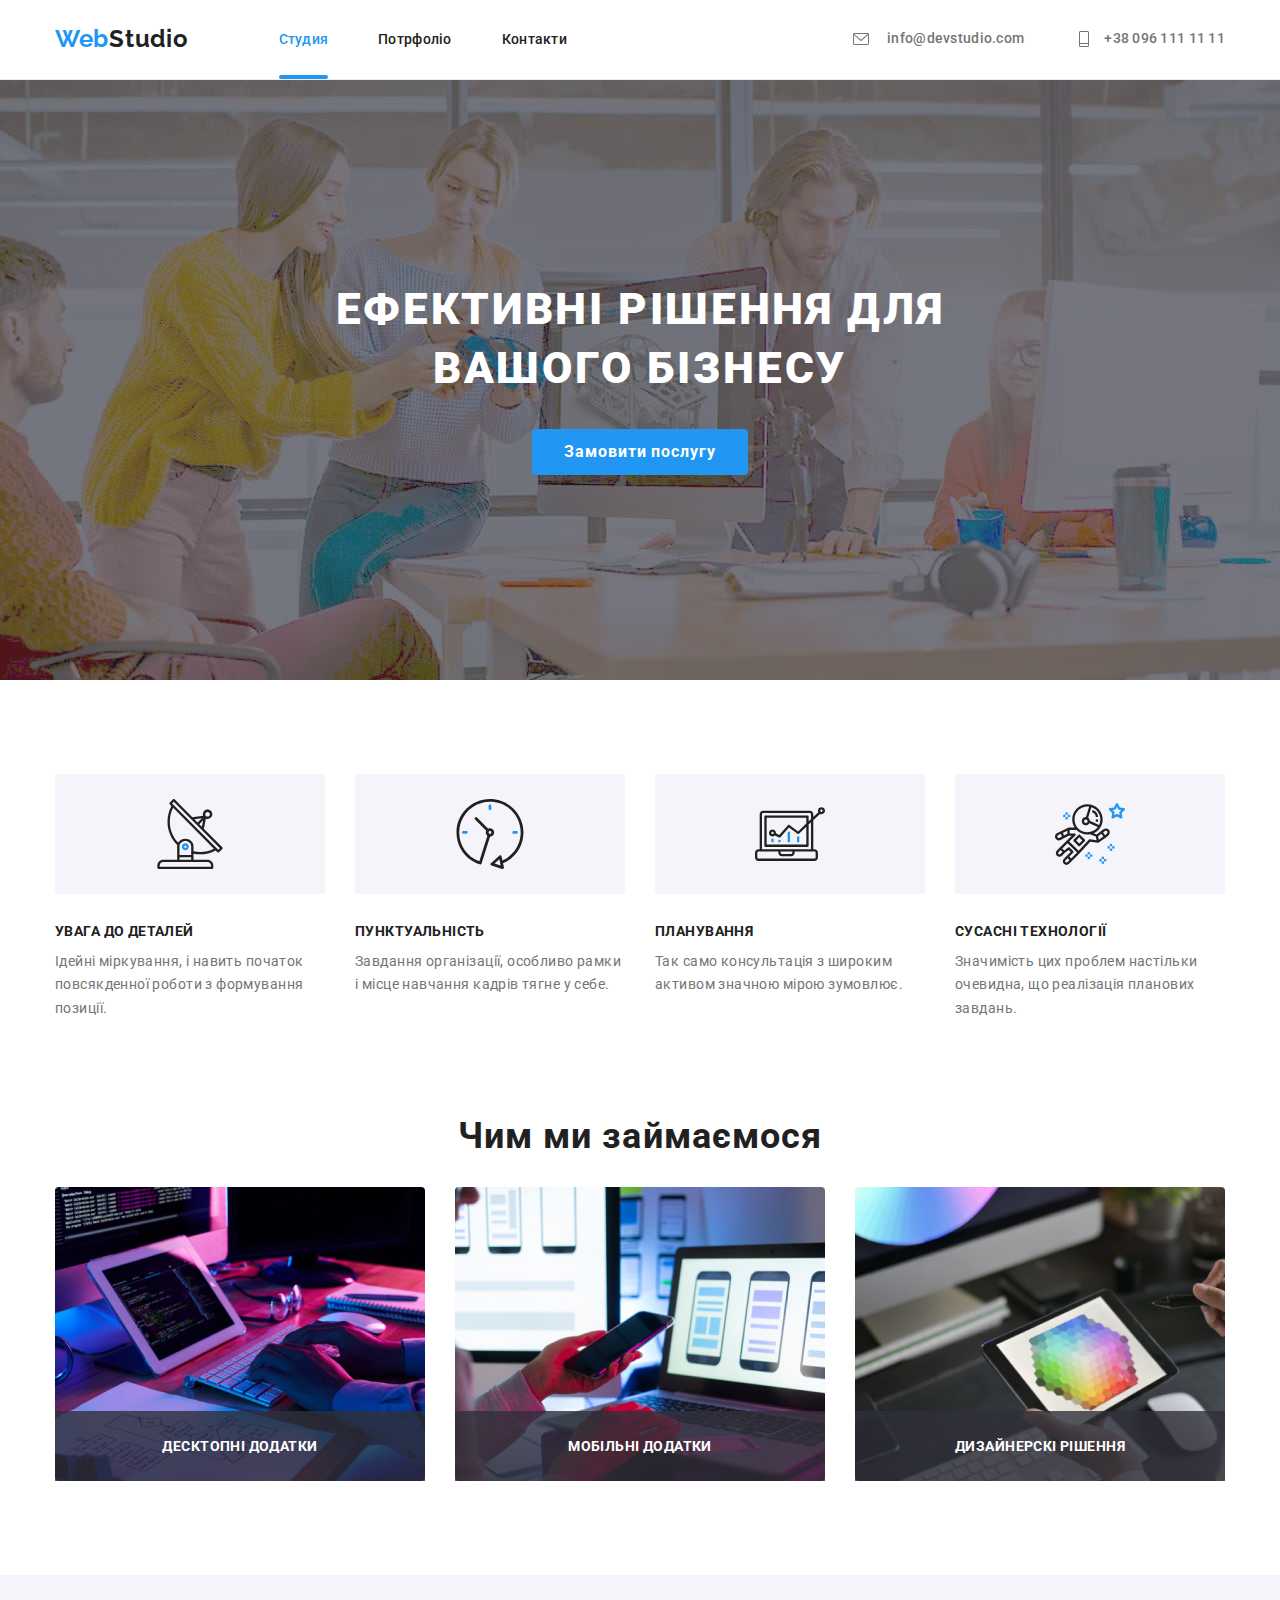
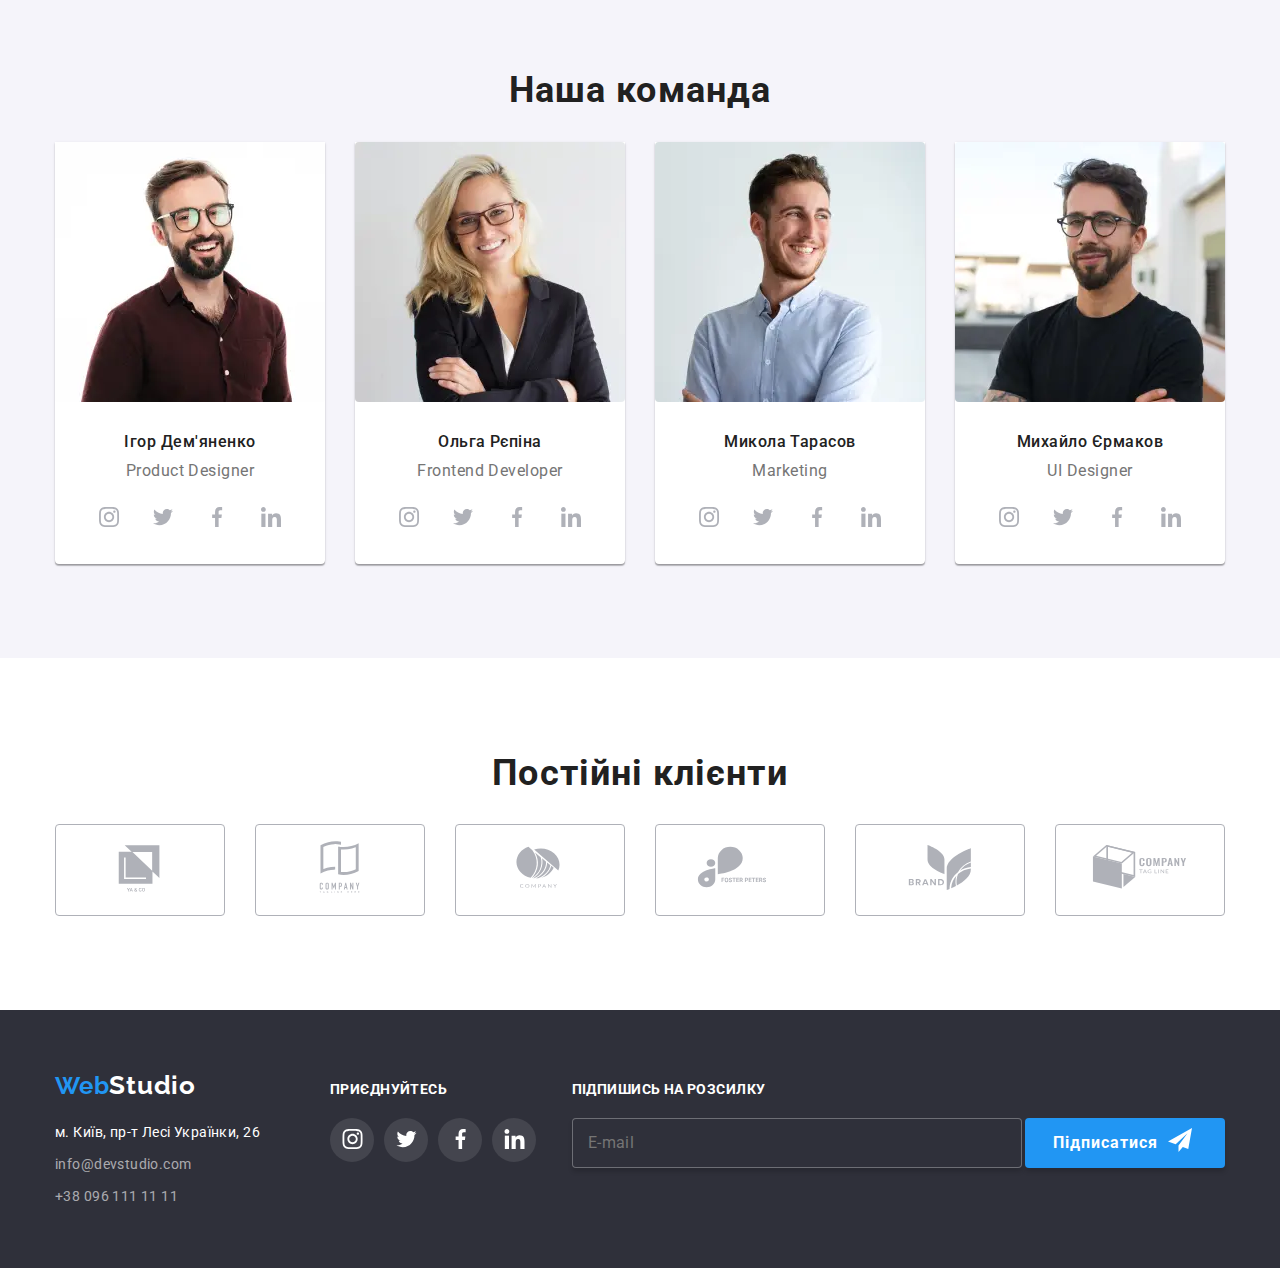
==== commit 42128eb7: "hw" ====
--- a/index.html
+++ b/index.html
@@ -200,7 +200,7 @@
                 </svg>
               </div>
               <h3 class="our-skills__title">Планування</h3>
-              <p class="our-skills__textp">
+              <p class="our-skills__text">
                 Так само консультація з широким активом значною мірою зумовлює.
               </p>
             </li>
--- a/css/main.min.css
+++ b/css/main.min.css
@@ -1 +1 @@
-:root{--primary-text-color: #757575;--title-text-color: #212121;--accent-text-color: #2196f3;--primary-white-color: #ffffff;--ptimary-heroy-color: #c4c4c4;--background-button: #f5f4fa;--primary-footer-color: #2f303a;--primary-icon-color: #afb1b8}.visually-hidden{position:absolute;width:1px;height:1px;margin:-1px;border:0;padding:0;white-space:nowrap;clip-path:inset(100%);clip:rect(0 0 0 0);overflow:hidden}html{box-sizing:border-box}*,*::before,*::after{box-sizing:inherit}body{font-family:Roboto,sans-serif;color:var(--primary-text-color);background-color:var(--primary-white-color);font-size:14px;letter-spacing:.03em}h1,h2,h3,h4,p{margin:0}img{display:block;width:100%;height:auto;border:none;border-radius:4px}.link{text-decoration:none}.list{list-style:none;padding:0;margin:0;transition:color 250ms cubic-bezier(0.4, 0, 0.2, 1)}.flex{display:flex;align-items:center}@media screen and (max-width: 1199px){.section{padding-top:60px;padding-bottom:60px}}@media screen and (min-width: 1200px){.section{padding-top:94px;padding-bottom:94px}}.container{padding-left:15px;padding-right:15px}@media screen and (min-width: 480px){.container{width:480px;margin-left:auto;margin-right:auto}}@media screen and (min-width: 768px){.container{width:768px}}@media screen and (min-width: 1200px){.container{width:1200px}}.logo-span{color:var(--accent-text-color);font-family:Raleway;font-size:24px;font-weight:700}.nav-logo{text-decoration:none;color:var(--title-text-color);font-family:Raleway,sans-serif;font-size:24px;font-weight:700;line-height:1.19;letter-spacing:.03em;transition:color 250ms cubic-bezier(0.4, 0, 0.2, 1)}.nav-logo:focus,.nav-logo:hover{color:var(--accent-text-color)}@media screen and (max-width: 767px){.mobile-menu{position:fixed;top:0;left:0;z-index:100;width:100%;height:100%;background:#fff;box-shadow:0px 4px 8px rgba(0,0,0,.04),0px 2px 4px rgba(0,0,0,.08),0px 1px 3px rgba(0,0,0,.16);opacity:0;visibility:hidden;pointer-events:none;transition:opacity 250ms cubic-bezier(0.4, 0, 0.2, 1)}.mobile-menu.is-open{opacity:1;visibility:visible;pointer-events:auto}.mobile-menu__container{position:relative;padding-left:40px;padding-top:48px;padding-bottom:48px;display:flex;flex-direction:column;height:100%}.close-mobile-menu-btn{position:absolute;top:10px;right:15px;padding:0;background-color:rgba(0,0,0,0);border:none;line-height:0;cursor:pointer}.open-mobile-menu-btn{cursor:pointer}.close-mobile-menu-btn:focus .icon-mobile-menu-cross{fill:var(--accent-text-color)}.icon-mobile-menu-cross{height:40px;width:40px}.mobile-nav__item{font-family:Roboto,sans-serif;font-weight:500;font-size:40px;line-height:1.17;text-align:center;letter-spacing:.02em;color:var(--title-text-color)}.mobile-nav__link:not(:last-child){margin-bottom:36px}.mobile-menu__contacts{margin-top:auto}.mobile-menu__contacts li+li{margin-top:32px}.mobile-menu__employee__social{margin-top:64px}.mobile-menu__employee__social li+li{border-left:1px solid rgba(33,33,33,.2)}.employee__social__list:not(:last-child){margin-right:10px}.employee__social__list:not(:first-child){padding-left:10px}.mobile-social__item{color:var(--accent-text-color);font-family:Roboto,sans-serif;font-style:normal;font-weight:500;font-size:18px;line-height:1.6;letter-spacing:.02em;color:var(--accent-text-color);padding-bottom:15px}.mobile-menu__employee__social{display:flex;flex-wrap:wrap}.mobile-menu__tel{font-family:Roboto,sans-serif;font-style:normal;font-weight:500;font-size:34px;line-height:1.17;letter-spacing:.02em;color:var(--accent-text-color)}.mobile-menu__mail{font-family:Roboto,sans-serif;font-style:normal;font-weight:500;font-size:24px;line-height:1.16;letter-spacing:.02em;color:var(--primary-text-color)}}@media screen and (min-width: 768px){.close-mobile-menu-btn,.mobile-menu{display:none}}.page-header{border-bottom:1px solid #ececec}.page-header__container{display:flex;position:relative}@media screen and (max-width: 767px){.page-header__container{display:flex;align-items:center;justify-content:space-between}.ul-nav{display:none}.nav-aut{display:none}.open-mobile-menu-btn{line-height:0;border:none;padding:0;background-color:rgba(0,0,0,0)}.icon-mobile-menu-burger{width:40px;height:40px}.page-header{padding-top:10px;padding-bottom:10px}}@media screen and (min-width: 768px){.open-mobile-menu-btn{display:none}.page-header__container{display:flex;align-items:center;padding-top:18px;padding-bottom:18px}.header-navigation{display:flex}.ul-nav{display:flex;align-items:center}.nav{font-size:12px;color:var(--title-text-color);text-decoration:none;font-family:Roboto;font-weight:500;line-height:1.14;letter-spacing:.02em;transition:color 250ms cubic-bezier(0.4, 0, 0.2, 1)}.nav:focus,.nav:hover{color:var(--accent-text-color)}.ul-nav{margin-left:88px}.ul-nav li+li{margin-left:50px}.ul-nav .mailto{width:34px;height:34px}.nav-aut li+li{margin-top:9px}.nav-aut{margin-left:auto}.nav-aut a{color:var(--primary-text-color);font-weight:500;line-height:1.14;letter-spacing:.02em;transition:color 250ms cubic-bezier(0.4, 0, 0.2, 1)}.link-nav-tel,.link-nav-mail{display:flex;justify-content:flex-end;font-family:"Roboto",sans-serif;font-weight:500;font-size:12px;line-height:1,166;letter-spacing:.02em;color:var(--primary-text-color)}.link-nav-tel,.link-nav-mail{flex-direction:row-reverse}.mailto-item,.mailto-tel{width:20px;height:16px;margin-right:10px;fill:currentColor}.link-nav-mail:hover,.link-nav-mail:focus{color:var(--accent-text-color)}.link-nav-tel:hover,.link-nav-tel:focus{color:var(--accent-text-color)}}.nav.current::after{content:"";position:absolute;display:block;width:100%;height:4px;background-color:var(--accent-text-color);bottom:0;border-radius:2px;margin-bottom:-32px}.current{color:var(--accent-text-color);position:relative}@media screen and (min-width: 1200px){.page-header__container{padding-top:25px;padding-bottom:25px}.link-nav-tel,.link-nav-mail,.nav{font-size:14px}.ul-nav{margin-left:90px}.nav-aut li+li{margin-top:0px}.nav-aut{margin-left:auto;display:flex}.nav-aut li+li{margin-left:50px}.nav-aut a{color:var(--primary-text-color);font-weight:500;line-height:1.14;letter-spacing:.02em;transition:color 250ms cubic-bezier(0.4, 0, 0.2, 1)}.clients{background-color:rgba(245,244,250,.0784313725)}.mailto-fone,.mailto-post{align-items:center;display:inline-flex}.mailto-item{width:32px;height:16px;fill:currentColor}.mailto-tel{width:20px;height:16px;fill:currentColor}.header{border-bottom:1px solid #ececec;max-width:1600px;margin-left:auto;margin-right:auto}}.title{margin:0;font-family:Roboto,sans-serif;font-size:14px;font-weight:700;line-height:16px;letter-spacing:.03em;text-transform:uppercase}.section-title{margin-bottom:50px;color:var(--title-text-color);font-size:36px;font-weight:700;line-height:1.17;letter-spacing:.03em}.main-title{margin-bottom:30px;color:var(--primary-white-color);font-family:Roboto,sans-serif;font-size:44px;font-weight:900;line-height:1.36;text-transform:uppercase;letter-spacing:.06em}.button{padding:10px 32px;border-radius:4px;border:none;color:var(--primary-white-color);background-color:var(--accent-text-color);font-family:Roboto,sans-serif;font-size:16px;font-weight:700;line-height:1.62;letter-spacing:.06em;cursor:pointer;transition:background-color 250ms cubic-bezier(0.4, 0, 0.2, 1)}.button:focus,.button:hover{background-color:#c4c4c4}.button-seconary{padding:6px 22px;border-radius:4px;color:var(--title-text-color);background-color:var(--background-button);font-family:Roboto,sans-serif;font-size:16px;font-weight:500;line-height:1.625;letter-spacing:.06em;border:none;cursor:pointer;transition:background-color 250ms cubic-bezier(0.4, 0, 0.2, 1),color 250ms cubic-bezier(0.4, 0, 0.2, 1),box-shadow 250ms cubic-bezier(0.4, 0, 0.2, 1)}.button-seconary:focus,.button-seconary:hover{color:var(--primary-white-color);background-color:var(--accent-text-color);box-shadow:0px 3px 1px rgba(0,0,0,.1),0px 1px 2px rgba(0,0,0,.08),0px 2px 2px rgba(0,0,0,.12)}.footer-logo{margin-bottom:20px;display:inline-block;text-decoration:none;color:var(--primary-white-color);font-family:Raleway,sans-serif;font-size:26px;font-weight:700;line-height:1.19;letter-spacing:.03em;transition:color 250ms cubic-bezier(0.4, 0, 0.2, 1)}.footer-logo:hover,.footer-logo:focus{color:var(--accent-text-color)}.comin-title{margin-bottom:20px;line-height:1.14;letter-spacing:.03em;text-transform:uppercase;color:var(--primary-white-color);font-weight:700}.social-icon-footer{width:21px;height:21px;fill:var(--primary-white-color)}.footer-form-item{width:100%;height:50px;color:var(--primary-text-color);box-shadow:0px 4px 4px rgba(0,0,0,.15);border-radius:4px;background-color:var(--primary-footer-color);padding:16px 15px;font-size:16px;line-height:1.25;letter-spacing:.03em;border:1px solid rgba(255,255,255,.3)}.footer-form-item:hover{border:1px solid var(--accent-text-color)}.footer-form-item:placeholder-shown{background-color:var(--primary-footer-color);transition:250ms cubic-bezier(0.4, 0, 0.2, 1)}.footer-form-item:not(:placeholder-shown){background-color:rgba(255,255,255,.6);color:var(--title-text-color)}.form-lable-item input[type=text]:hover{background-color:var(--primary-white-color)}.footer-form-link{display:inline-flex;width:200px;height:50px;background:var(--accent-text-color);box-shadow:0px 4px 4px rgba(0,0,0,.15);border-radius:4px;color:var(--primary-white-color);font-weight:700;font-size:16px;line-height:1.87;letter-spacing:.06em;padding-top:10px;padding-bottom:10px;padding-left:28px;padding-right:28px;transition:250ms cubic-bezier(0.4, 0, 0.2, 1);border:none;cursor:pointer}.footer-form-link:hover,.footer-form-link:focus{transform:scale(1.02);transition:250ms cubic-bezier(0.4, 0, 0.2, 1)}.footer-form-link::after{content:"";display:flex;width:24px;height:24px;background-size:contain;background-image:url(../images/send.svg);justify-content:center;align-items:center;margin-left:10px}@media screen and (min-width: 480px){.footer-form-item{width:450px}}.heroy-box{height:400px;max-width:480px;background-image:linear-gradient(rgba(47, 48, 58, 0.4), rgba(47, 48, 58, 0.4)),url(../images/bg/bg-mobile.jpg);background-position:center top;margin-left:auto;margin-right:auto;background-repeat:no-repeat;background-size:cover;background-position:center;text-align:center;padding-top:118px;padding-bottom:118px}.main-title{margin-bottom:30px;color:var(--primary-white-color);font-family:Roboto,sans-serif;font-size:26px;font-weight:900;line-height:1.61;text-transform:uppercase;letter-spacing:.06em}@media screen and (min-width: 480px){.heroy-box{background-image:linear-gradient(rgba(47, 48, 58, 0.4), rgba(47, 48, 58, 0.4)),url(../images/bg/bg-mobile.jpg)}}@media screen and (min-device-pixel-ratio: 2)and (min-width: 480px),screen and (min-resolution: 192dpi)and (min-width: 480px),screen and (min-resolution: 2dppx)and (min-width: 480px){.heroy-box{max-width:480px;background-image:linear-gradient(rgba(47, 48, 58, 0.4), rgba(47, 48, 58, 0.4)),url(../images/bg/bg-mobile@2x.jpg)}}@media screen and (min-width: 768px){.heroy-box{max-width:768px;background-image:linear-gradient(rgba(47, 48, 58, 0.4), rgba(47, 48, 58, 0.4)),url(../images/bg/bg-tablet.jpg)}}@media screen and (min-device-pixel-ratio: 2)and (min-width: 768px),screen and (min-resolution: 192dpi)and (min-width: 768px),screen and (min-resolution: 2dppx)and (min-width: 768px){.heroy-box{max-width:768px;background-image:linear-gradient(rgba(47, 48, 58, 0.4), rgba(47, 48, 58, 0.4)),url(../images/bg/bg-tablet@2x.jpg)}}@media screen and (min-width: 1200px){.main-title{font-size:44px;line-height:1.36}.heroy-box{padding-top:200px;padding-bottom:200px;background-image:linear-gradient(rgba(47, 48, 58, 0.4), rgba(47, 48, 58, 0.4)),url(../images/bg/bg-desktop.jpg);max-width:1600px;height:600px}}@media screen and (min-device-pixel-ratio: 2)and (min-width: 1200px),screen and (min-resolution: 192dpi)and (min-width: 1200px),screen and (min-resolution: 2dppx)and (min-width: 1200px){.heroy-box{background-image:linear-gradient(rgba(47, 48, 58, 0.4), rgba(47, 48, 58, 0.4)),url(../images/bg/bg-desktop@2x.jpg);max-width:1600px;height:auto}}@media screen and (max-width: 1199px){.our-work{display:none}}@media screen and (min-width: 1200px){.our-work{display:block;padding-top:0}.our-work__item{position:relative}.our-work__item:not(:last-child){margin-right:30px}.our-work__overlay{position:absolute;left:0;bottom:0;width:100%;height:23.8%;font-weight:700;background-color:rgba(47,48,58,.8);padding-top:27px;padding-bottom:27px}.our-work__overlay-text{text-transform:uppercase;text-align:center;color:var(--primary-white-color);text-align:1.14;letter-spacing:.03em;font-family:"Roboto";font-style:normal;font-weight:700;font-size:14px;line-height:16px;text-align:center;letter-spacing:.03em;text-transform:uppercase;color:#fff}}.our-employee__title{font-family:Roboto,sans-serif;font-style:normal;font-weight:700;font-size:28px;line-height:1.17;text-align:center;letter-spacing:.03em;color:var(--title-text-color);margin-bottom:30px}.employee{margin-top:30px;margin-bottom:10px;font-family:Roboto,sans-serif;font-style:normal;font-weight:500;font-size:16px;line-height:1.19;text-align:center;letter-spacing:.03em;color:var(--title-text-color)}.our-emloyee__content{padding-bottom:24px}.employee-text{font-family:Roboto,sans-serif;font-style:normal;font-weight:400;font-size:16px;line-height:1.19;text-align:center;letter-spacing:.03em;color:var(--primary-text-color)}.employee-network__ul{margin-top:16px;display:flex;justify-content:center;align-items:center}.employee-network__ul li+li{margin-left:10px}.employee-list__item{background:#fff;box-shadow:0px 1px 3px rgba(0,0,0,.12),0px 1px 1px rgba(0,0,0,.14),0px 2px 1px rgba(0,0,0,.2);border-radius:0px 0px 4px 4px}.social-icon{width:21x;height:21px;fill:var(--primary-icon-color)}.social-item{display:flex;align-items:center;justify-content:center;width:44px;height:44px;background-color:rgba(255,255,255,.1);border-radius:50%;cursor:pointer;color:var(--primary-icon-color);transition:background-color 250ms cubic-bezier(0.4, 0, 0.2, 1),color 250ms cubic-bezier(0.4, 0, 0.2, 1)}@media screen and (max-width: 767px){.employee-list__item:not(:last-child){margin-bottom:30px}}.employee-list{display:grid}@media screen and (max-width: 480px){.employee-list{max-width:450px}}@media screen and (min-width: 480px){.employee-list{width:450px}}@media screen and (min-width: 768px){.employee-list{width:738px;grid-template-columns:repeat(2, 1fr);column-gap:30px;row-gap:30px}.employee-list .employee-list__thumb{width:354px;height:374px}}@media screen and (min-width: 1200px){.employee-list{width:1170px;grid-template-columns:repeat(4, 1fr);column-gap:30px}.employee-list .employee-list__thumb{width:270px;height:260px}}.employee-list .employee-list__img-view{width:100%;height:100%}@media screen and (min-width: 1200px){.social-item{background-color:rgba(255,255,255,.1);border-radius:50%;cursor:pointer;color:var(--primary-icon-color);transition:background-color 250ms cubic-bezier(0.4, 0, 0.2, 1),color 250ms cubic-bezier(0.4, 0, 0.2, 1)}.social-item:hover,.social-item:focus{background-color:var(--accent-text-color);color:var(--primary-white-color)}.social-icon{fill:currentColor}.our-employee__title{font-size:36px}}.section__our-employee{background-color:var(--background-button)}.main-client__title{font-family:Roboto,sans-serif;font-style:normal;font-weight:700;font-size:28px;line-height:1.17;text-align:center;letter-spacing:.03em;color:var(--title-text-color);margin-bottom:30px}.client-svg{fill:var(--primary-icon-color);width:106px;height:60px}.main-clients__list:hover .client-svg,.main-clients__list:focus .client-svg{fill:var(--accent-text-color)}.main-clients__item{transition:background-color 1250ms cubic-bezier(0.4, 0, 0.2, 1),color 1250ms cubic-bezier(0.4, 0, 0.2, 1)}.main-clients__list{border:1px solid var(--primary-icon-color);border-radius:4px;justify-content:center;align-items:center;display:flex;color:var(--primary-icon-color)}.main-clients__list:hover,.main-clients__list:focus{border-color:var(--accent-text-color);color:var(--accent-text-color)}.main-clients{display:grid;column-gap:30px;row-gap:30px}@media screen and (max-width: 479px){.main-clients{grid-template-columns:repeat(2, 1fr)}.main-clients .main-clients__list{max-width:210px;height:92px}}@media screen and (min-width: 480px){.main-clients{grid-template-columns:repeat(2, 1fr)}.main-clients .main-clients__list{width:210px;height:92px}}@media screen and (min-width: 768px){.main-clients{grid-template-columns:repeat(3, 1fr)}.main-clients .main-clients__list{width:226px;height:92px}}@media screen and (min-width: 1200px){.main-clients{grid-template-columns:repeat(6, 1fr)}.main-clients .main-clients__list{width:170px;height:92px}}@media screen and (min-width: 1200px){.main-client__title{font-size:36px}}.index-skills__frame{width:100%;height:120px;display:flex;align-items:center;justify-content:center;background-color:var(--background-button);border-radius:4px;margin-bottom:30px}.our-skills__title{margin-bottom:10px;font-family:Roboto,sans-serif;font-style:normal;font-weight:700;font-size:14px;line-height:1.14;letter-spacing:.03em;text-transform:uppercase;color:var(--title-text-color)}.our-skills__text{font-family:Roboto,sans-serif;font-style:normal;font-weight:400;font-size:14px;line-height:1.71;color:var(--primary-text-color)}.index-skills__ul{display:grid}@media screen and (min-width: 480px){.index-skills__ul{width:450px}.index-skills__ul .index-skills__frame{width:450px;height:120px}}@media screen and (max-width: 767px){.index-skills__ul .our-skills__title{text-align:center}.index-skills__ul .index-skills__item:not(:last-child){margin-bottom:30px}}@media screen and (min-width: 768px){.index-skills__ul{width:738px;grid-template-columns:repeat(2, 1fr);column-gap:30px;row-gap:30px}.index-skills__ul .index-skills__frame{width:354px;height:120px}}@media screen and (min-width: 1200px){.index-skills__ul{width:1170px;grid-template-columns:repeat(4, 1fr)}.index-skills__ul .index-skills__frame{width:270px;height:120px}.index-skills__ul .index-skills__frame{width:270px;height:120px}}.index-skills__ul__item{display:flex;flex-direction:column;align-items:center}@media screen and (min-width: 768px){.index-skills__ul__item{width:100%/2}}@media screen and (min-width: 1200px){.index-skills__ul__item{width:100%/4}}.index-skills__ul__item__frame{display:flex;justify-content:center;align-items:center;background-color:var(--background-button);border-radius:4px}@media screen and (min-width: 480px){.index-skills__ul__item__frame{width:450px;height:120px}}@media screen and (min-width: 768px){.index-skills__ul__item__frame{width:354px;height:120px}}@media screen and (min-width: 1200px){.index-skills__ul__item__frame{width:270px;height:120px}}.footer{background-color:var(--primary-footer-color);text-align:center;padding-top:60px;padding-bottom:60px}.footer-contact{font-style:normal;text-decoration:none;color:rgba(255,255,255,.6);line-height:1.71;letter-spacing:.03em;transition:color 250ms cubic-bezier(0.4, 0, 0.2, 1)}.footer-contact:hover,.footer-contact:focus{color:var(--accent-text-color)}.footer-map{font-style:normal;text-decoration:none;color:var(--primary-white-color);line-height:1.71;letter-spacing:.03em;transition:color 250ms cubic-bezier(0.4, 0, 0.2, 1)}.footer-map:hover,.footer-map:focus{color:var(--accent-text-color)}.social-icon-footer{width:21px;height:21px;fill:var(--primary-white-color)}.employee__social{display:flex;justify-content:center;align-items:center}.employee__social li+li{margin-left:10px}.social-item{display:flex;align-items:center;justify-content:center;width:44px;height:44px;background-color:rgba(255,255,255,.1);border-radius:50%;cursor:pointer;color:var(--primary-icon-color);transition:background-color 250ms cubic-bezier(0.4, 0, 0.2, 1),color 250ms cubic-bezier(0.4, 0, 0.2, 1)}.footer-ul li+li{margin-top:8px}.comin-title{margin-top:60px;margin-bottom:20px}@media screen and (max-width: 767px){.footer-form-item{margin-bottom:20px}}@media screen and (min-width: 768px)and (max-width: 1199px){.footer-tablet{display:flex;align-items:flex-start;justify-content:space-evenly}.comin-title{margin-top:0;line-height:2}.footer-form{margin-top:60px}.footer-form__colum{display:flex;flex-direction:column;align-items:center}.footer-form-item{margin-bottom:20px}}@media screen and (min-width: 1200px){.footer{text-align:left}.footer-1{text-align:start}.footer-tablet{display:flex;align-items:baseline}.footer-form{text-align:start;margin-left:auto}.comin-title{margin-top:0}.footer__comin{margin-left:70px}.footer-ul{display:inline-block}.footer-flex{display:flex;align-items:baseline}.footer-network{margin-top:20px}}.list-project{display:flex;flex-wrap:wrap;justify-content:flex-start;column-gap:8px;row-gap:15px;margin-bottom:40px}.card__stile{background:#fff;border:1px solid #eee;box-shadow:0px 1px 1px rgba(0,0,0,.12),0px 4px 4px rgba(0,0,0,.06),1px 4px 6px rgba(0,0,0,.16)}.card__border{padding-top:20px;padding-bottom:20px;padding-left:24px;padding-right:24px}.portfolio-title{text-decoration:none;font-family:Roboto,sans-serif;color:var(--title-text-color);font-weight:700;font-size:18px;line-height:2;letter-spacing:.03em}.pharagraf-portfolio{color:var(--primary-text-color);font-size:16px;font-weight:400;line-height:1.875;letter-spacing:.03em}.link-portfolio{text-decoration:none}.flex-project{display:grid}@media screen and (max-width: 767px){.flex-project{grid-template-columns:repeat(1, 100%);row-gap:30px}}@media screen and (min-width: 768px){.list-project{justify-content:center}.card__border{padding-bottom:56px}.flex-project{grid-template-columns:repeat(2, 1fr);column-gap:30px;row-gap:30px}}@media screen and (min-width: 1200px){.flex-project{grid-template-columns:repeat(3, 1fr);column-gap:30px;row-gap:30px}}.card-overlay{position:relative;overflow:hidden}.exempl{position:absolute;top:0;left:0;width:100%;height:100%;padding:63px 24px;color:var(--primary-white-color);background-color:rgba(33,150,243,.9);transform:translateY(101%);transition:transform 250ms cubic-bezier(0.4, 0, 0.2, 1)}.portfolio:hover .exempl,.portfolio:focus .exempl{display:block;opacity:1;transform:translateY(0)}@media screen and (max-width: 479px){modal{max-width:450px}.modal-form{max-width:370px}}.backdrop{position:fixed;top:0;left:0;width:100%;height:100%;background-color:rgba(0,0,0,.2);opacity:1;transition:opacity 250ms cubic-bezier(0.4, 0, 0.2, 1)}.backdrop.is-hidden{opacity:0;pointer-events:none}.backdrop.is-hidden .modal{top:50%;left:50%;transform:scale(0.8) translate(-50%, -50%)}.modal{position:absolute;width:450px;height:auto;top:50%;left:50%;padding:40px;background-color:var(--primary-white-color);box-shadow:0px 1px 3px rgba(0,0,0,.12),0px 1px 1px rgba(0,0,0,.14),0px 2px 1px rgba(0,0,0,.2);border-radius:4px;transform:translate(-50%, -50%) scale(1);transition:transform 250ms cubic-bezier(0.4, 0, 0.2, 1)}.modal-btn-bcg{position:absolute;right:8px;top:8px;width:30px;height:30px;border-radius:50%;background-size:contain;border:1px solid rgba(0,0,0,.1);background-color:var(--primary-white-color);transition:250ms cubic-bezier(0.4, 0, 0.2, 1);background-size:contain;align-items:center;justify-content:center;cursor:pointer}.modal-btn-bcg:hover,.modal-btn-bcg:focus{fill:var(--accent-text-color)}.modal-button{width:11px;height:11px}textarea{resize:none}.modal-form{display:block;margin-left:auto;margin-right:auto;width:370px}.modal-title{font-weight:700;font-size:20px;line-height:1.16;text-align:center;letter-spacing:.03em;color:var(--title-text-color);margin-bottom:18px}.modal-icon-svg{position:absolute;top:50%;left:4%;transform:translateY(-50%);width:18px;height:18px}.form-lable:focus .modal-icon-svg,.form-lable:hover .modal-icon-svg{fill:var(--accent-text-color);transition:250ms cubic-bezier(0.4, 0, 0.2, 1)}.form-lable-item:hover+.form-lable-text,.form-lable-item:focus+.form-lable-text{color:var(--accent-text-color)}.form-lable-item:focus+.form-lable-text,.form-lable-item:not(:placeholder-shown)+.form-lable-text{transform:translate(-37px, -37px);color:currentColor}.form-lable:nth-child(-n+3){margin-bottom:28px}.form-lable:nth-child(3){margin-bottom:10px}.form-lable:nth-child(4){margin-bottom:20px}.form-lable:nth-child(5){margin-bottom:30px}.form-lable-text{position:absolute;transform:translateY(-50%);top:50%;left:9%;line-height:1.16;letter-spacing:.01em;transition:250ms cubic-bezier(0.4, 0, 0.2, 1);font-size:12px;color:var(--primary-text-color)}.modal-for-position{position:relative;transition:250ms cubic-bezier(0.4, 0, 0.2, 1)}.form-lable-item{width:100%;height:40px;border:1px solid rgba(33,33,33,.2);border-radius:4px;transition:250ms cubic-bezier(0.4, 0, 0.2, 1);padding-left:40px}.form-lable-item:hover{border:1px solid var(--accent-text-color)}.form-lable-text-comment{font-size:12px;line-height:1.16;letter-spacing:.01em;transition:250ms cubic-bezier(0.4, 0, 0.2, 1);color:var(--primary-text-color);margin-bottom:4px}.form-lable-coment{top:0;left:0;width:100%;height:120px;padding:16px 12px;border:1px solid rgba(33,33,33,.2);border-radius:4px;transition:250ms cubic-bezier(0.4, 0, 0.2, 1)}.form-lable-coment:hover,.form-lable-coment:focus{border-radius:4px;border-color:var(--accent-text-color)}.form-lable-coment::placeholder{line-height:1.16;letter-spacing:.01em;color:rgba(117,117,117,.5)}.form-lable:hover .form-lable-text-comment,.form-lable:focus .form-lable-text-comment{color:var(--accent-text-color)}.form-lable-item:not(:placeholder-shown)~.modal-icon-svg{fill:var(--accent-text-color)}.for-lable-coment{display:flex;flex-direction:column-reverse}.policy{position:relative;text-align:center}.policy-svg{position:absolute;background-size:contain;top:50%;left:10px;transform:translateY(-50%);width:16px;height:15px;pointer-events:none}.policy-text{display:block;line-height:1.7;letter-spacing:.03em;color:var(--primary-text-color)}.policy-link{position:relative;color:var(--accent-text-color)}.checkbox{position:absolute;top:0;left:10px;transform:translateY(25%);appearance:none;-webkit-appearance:none;-moz-appearance:none;border:2px solid var(--title-text-color);width:16px;height:15px;background-origin:border-box;background-size:contain}.checkbox:checked~.policy-svg{position:absolute;top:0;left:10px;transform:translateY(25%);width:16px;height:15px;background-color:var(--accent-text-color);border:.2px solid #fff}.modal-form-btn{display:block;min-width:200px;padding-top:10px;padding-bottom:10px;margin-left:auto;margin-right:auto;background:var(--accent-text-color);box-shadow:0px 4px 4px rgba(0,0,0,.15);border-radius:4px;font-weight:700;font-size:16px;line-height:1.87;align-items:center;text-align:center;letter-spacing:.06em;border:none;cursor:pointer;color:var(--primary-white-color);transition:color 250ms cubic-bezier(0.4, 0, 0.2, 1)}.modal-form-btn:hover,.modal-form-btn:focus{background-color:#188ce8}.btn{display:block}.btn-item-test{margin-bottom:10px}.btn-item-test:nth-child(-n+3){margin-bottom:15px}btn-item-test{display:block;outline:1px solid red;background-color:#2196f3}.test-blok{outline:1px solid red}.test-blok.test-blok:nth-child(-1n+3){margin-bottom:40px}@media screen and (min-width: 480px){.modal{width:450px;height:auto}.modal-form{width:370px}}@media screen and (min-width: 1200px){.modal{width:528px;height:auto}.modal-form{width:448px}}/*# sourceMappingURL=main.min.css.map */+:root{--primary-text-color: #757575;--title-text-color: #212121;--accent-text-color: #2196f3;--primary-white-color: #ffffff;--ptimary-heroy-color: #c4c4c4;--background-button: #f5f4fa;--primary-footer-color: #2f303a;--primary-icon-color: #afb1b8}.visually-hidden{position:absolute;width:1px;height:1px;margin:-1px;border:0;padding:0;white-space:nowrap;clip-path:inset(100%);clip:rect(0 0 0 0);overflow:hidden}html{box-sizing:border-box}*,*::before,*::after{box-sizing:inherit}body{font-family:Roboto,sans-serif;color:var(--primary-text-color);background-color:var(--primary-white-color);font-size:14px;letter-spacing:.03em}h1,h2,h3,h4,p{margin:0}img{display:block;width:100%;height:auto;border:none;border-radius:4px}.link{text-decoration:none}.list{list-style:none;padding:0;margin:0;transition:color 250ms cubic-bezier(0.4, 0, 0.2, 1)}.flex{display:flex;align-items:center}@media screen and (max-width: 1199px){.section{padding-top:60px;padding-bottom:60px}}@media screen and (min-width: 1200px){.section{padding-top:94px;padding-bottom:94px}}.container{padding-left:15px;padding-right:15px}@media screen and (min-width: 480px){.container{width:480px;margin-left:auto;margin-right:auto}}@media screen and (min-width: 768px){.container{width:768px}}@media screen and (min-width: 1200px){.container{width:1200px}}.logo-span{color:var(--accent-text-color);font-family:Raleway;font-size:24px;font-weight:700}.nav-logo{text-decoration:none;color:var(--title-text-color);font-family:Raleway,sans-serif;font-size:24px;font-weight:700;line-height:1.19;letter-spacing:.03em;transition:color 250ms cubic-bezier(0.4, 0, 0.2, 1)}.nav-logo:focus,.nav-logo:hover{color:var(--accent-text-color)}@media screen and (max-width: 767px){.mobile-menu{position:fixed;top:0;left:0;z-index:100;width:100%;height:100%;background:#fff;box-shadow:0px 4px 8px rgba(0,0,0,.04),0px 2px 4px rgba(0,0,0,.08),0px 1px 3px rgba(0,0,0,.16);opacity:0;visibility:hidden;pointer-events:none;transition:opacity 250ms cubic-bezier(0.4, 0, 0.2, 1)}.mobile-menu.is-open{opacity:1;visibility:visible;pointer-events:auto}.mobile-menu__container{position:relative;padding-left:40px;padding-top:48px;padding-bottom:48px;display:flex;flex-direction:column;height:100%}.close-mobile-menu-btn{position:absolute;top:10px;right:15px;padding:0;background-color:rgba(0,0,0,0);border:none;line-height:0;cursor:pointer}.open-mobile-menu-btn{cursor:pointer}.close-mobile-menu-btn:focus .icon-mobile-menu-cross{fill:var(--accent-text-color)}.icon-mobile-menu-cross{height:40px;width:40px}.mobile-nav__item{font-family:Roboto,sans-serif;font-weight:500;font-size:40px;line-height:1.17;text-align:center;letter-spacing:.02em;color:var(--title-text-color)}.mobile-nav__link:not(:last-child){margin-bottom:36px}.mobile-menu__contacts{margin-top:auto}.mobile-menu__contacts li+li{margin-top:32px}.mobile-menu__employee__social{margin-top:64px}.mobile-menu__employee__social li+li{border-left:1px solid rgba(33,33,33,.2)}.employee__social__list:not(:last-child){margin-right:10px}.employee__social__list:not(:first-child){padding-left:10px}.mobile-social__item{color:var(--accent-text-color);font-family:Roboto,sans-serif;font-style:normal;font-weight:500;font-size:18px;line-height:1.6;letter-spacing:.02em;color:var(--accent-text-color);padding-bottom:15px}.mobile-menu__employee__social{display:flex;flex-wrap:wrap}.mobile-menu__tel{font-family:Roboto,sans-serif;font-style:normal;font-weight:500;font-size:34px;line-height:1.17;letter-spacing:.02em;color:var(--accent-text-color)}.mobile-menu__mail{font-family:Roboto,sans-serif;font-style:normal;font-weight:500;font-size:24px;line-height:1.16;letter-spacing:.02em;color:var(--primary-text-color)}}@media screen and (min-width: 768px){.close-mobile-menu-btn,.mobile-menu{display:none}}.page-header{border-bottom:1px solid #ececec}.page-header__container{display:flex;position:relative}@media screen and (max-width: 767px){.page-header__container{display:flex;align-items:center;justify-content:space-between}.ul-nav{display:none}.nav-aut{display:none}.open-mobile-menu-btn{line-height:0;border:none;padding:0;background-color:rgba(0,0,0,0)}.icon-mobile-menu-burger{width:40px;height:40px}.page-header{padding-top:10px;padding-bottom:10px}}@media screen and (min-width: 768px){.open-mobile-menu-btn{display:none}.page-header__container{display:flex;align-items:center;padding-top:18px;padding-bottom:18px}.header-navigation{display:flex}.ul-nav{display:flex;align-items:center}.nav{font-size:12px;color:var(--title-text-color);text-decoration:none;font-family:Roboto;font-weight:500;line-height:1.14;letter-spacing:.02em;transition:color 250ms cubic-bezier(0.4, 0, 0.2, 1)}.nav:focus,.nav:hover{color:var(--accent-text-color)}.ul-nav{margin-left:88px}.ul-nav li+li{margin-left:50px}.ul-nav .mailto{width:34px;height:34px}.nav-aut li+li{margin-top:9px}.nav-aut{margin-left:auto}.nav-aut a{color:var(--primary-text-color);font-weight:500;line-height:1.14;letter-spacing:.02em;transition:color 250ms cubic-bezier(0.4, 0, 0.2, 1)}.link-nav-tel,.link-nav-mail{display:flex;justify-content:flex-end;font-family:"Roboto",sans-serif;font-weight:500;font-size:12px;line-height:1,166;letter-spacing:.02em;color:var(--primary-text-color)}.link-nav-tel,.link-nav-mail{flex-direction:row-reverse}.mailto-item,.mailto-tel{width:20px;height:16px;margin-right:10px;fill:currentColor}.link-nav-mail:hover,.link-nav-mail:focus{color:var(--accent-text-color)}.link-nav-tel:hover,.link-nav-tel:focus{color:var(--accent-text-color)}}.nav.current::after{content:"";position:absolute;display:block;width:100%;height:4px;background-color:var(--accent-text-color);bottom:0;border-radius:2px;margin-bottom:-32px}.current{color:var(--accent-text-color);position:relative}@media screen and (min-width: 1200px){.page-header__container{padding-top:25px;padding-bottom:25px}.link-nav-tel,.link-nav-mail,.nav{font-size:14px}.ul-nav{margin-left:90px}.nav-aut li+li{margin-top:0px}.nav-aut{margin-left:auto;display:flex}.nav-aut li+li{margin-left:50px}.nav-aut a{color:var(--primary-text-color);font-weight:500;line-height:1.14;letter-spacing:.02em;transition:color 250ms cubic-bezier(0.4, 0, 0.2, 1)}.clients{background-color:rgba(245,244,250,.0784313725)}.mailto-fone,.mailto-post{align-items:center;display:inline-flex}.mailto-item{width:32px;height:16px;fill:currentColor}.mailto-tel{width:20px;height:16px;fill:currentColor}.header{border-bottom:1px solid #ececec;max-width:1600px;margin-left:auto;margin-right:auto}}.title{margin:0;font-family:Roboto,sans-serif;font-size:14px;font-weight:700;line-height:16px;letter-spacing:.03em;text-transform:uppercase}.section-title{margin-bottom:50px;color:var(--title-text-color);font-size:36px;font-weight:700;line-height:1.17;letter-spacing:.03em}.main-title{margin-bottom:30px;color:var(--primary-white-color);font-family:Roboto,sans-serif;font-size:44px;font-weight:900;line-height:1.36;text-transform:uppercase;letter-spacing:.06em}.button{padding:10px 32px;border-radius:4px;border:none;color:var(--primary-white-color);background-color:var(--accent-text-color);font-family:Roboto,sans-serif;font-size:16px;font-weight:700;line-height:1.62;letter-spacing:.06em;cursor:pointer;transition:background-color 250ms cubic-bezier(0.4, 0, 0.2, 1)}.button:focus,.button:hover{background-color:#c4c4c4}.button-seconary{padding:6px 22px;border-radius:4px;color:var(--title-text-color);background-color:var(--background-button);font-family:Roboto,sans-serif;font-size:16px;font-weight:500;line-height:1.625;letter-spacing:.06em;border:none;cursor:pointer;transition:background-color 250ms cubic-bezier(0.4, 0, 0.2, 1),color 250ms cubic-bezier(0.4, 0, 0.2, 1),box-shadow 250ms cubic-bezier(0.4, 0, 0.2, 1)}.button-seconary:focus,.button-seconary:hover{color:var(--primary-white-color);background-color:var(--accent-text-color);box-shadow:0px 3px 1px rgba(0,0,0,.1),0px 1px 2px rgba(0,0,0,.08),0px 2px 2px rgba(0,0,0,.12)}.footer-logo{margin-bottom:20px;display:inline-block;text-decoration:none;color:var(--primary-white-color);font-family:Raleway,sans-serif;font-size:26px;font-weight:700;line-height:1.19;letter-spacing:.03em;transition:color 250ms cubic-bezier(0.4, 0, 0.2, 1)}.footer-logo:hover,.footer-logo:focus{color:var(--accent-text-color)}.comin-title{margin-bottom:20px;line-height:1.14;letter-spacing:.03em;text-transform:uppercase;color:var(--primary-white-color);font-weight:700}.social-icon-footer{width:21px;height:21px;fill:var(--primary-white-color)}.footer-form-item{width:100%;height:50px;color:var(--primary-text-color);box-shadow:0px 4px 4px rgba(0,0,0,.15);border-radius:4px;background-color:var(--primary-footer-color);padding:16px 15px;font-size:16px;line-height:1.25;letter-spacing:.03em;border:1px solid rgba(255,255,255,.3)}.footer-form-item:hover{border:1px solid var(--accent-text-color)}.footer-form-item:placeholder-shown{background-color:var(--primary-footer-color);transition:250ms cubic-bezier(0.4, 0, 0.2, 1)}.footer-form-item:not(:placeholder-shown){background-color:rgba(255,255,255,.6);color:var(--title-text-color)}.form-lable-item input[type=text]:hover{background-color:var(--primary-white-color)}.footer-form-link{display:inline-flex;width:200px;height:50px;background:var(--accent-text-color);box-shadow:0px 4px 4px rgba(0,0,0,.15);border-radius:4px;color:var(--primary-white-color);font-weight:700;font-size:16px;line-height:1.87;letter-spacing:.06em;padding-top:10px;padding-bottom:10px;padding-left:28px;padding-right:28px;transition:250ms cubic-bezier(0.4, 0, 0.2, 1);border:none;cursor:pointer}.footer-form-link:hover,.footer-form-link:focus{transform:scale(1.02);transition:250ms cubic-bezier(0.4, 0, 0.2, 1)}.footer-form-link::after{content:"";display:flex;width:24px;height:24px;background-size:contain;background-image:url(../images/send.svg);justify-content:center;align-items:center;margin-left:10px}@media screen and (min-width: 480px){.footer-form-item{width:450px}}.heroy-box{height:400px;max-width:480px;background-image:linear-gradient(rgba(47, 48, 58, 0.4), rgba(47, 48, 58, 0.4)),url(../images/bg/bg-mobile.jpg);background-position:center top;margin-left:auto;margin-right:auto;background-repeat:no-repeat;background-size:cover;background-position:center;text-align:center;padding-top:118px;padding-bottom:118px}.main-title{margin-bottom:30px;color:var(--primary-white-color);font-family:Roboto,sans-serif;font-size:26px;font-weight:900;line-height:1.61;text-transform:uppercase;letter-spacing:.06em}@media screen and (min-width: 480px){.heroy-box{background-image:linear-gradient(rgba(47, 48, 58, 0.4), rgba(47, 48, 58, 0.4)),url(../images/bg/bg-mobile.jpg)}}@media screen and (min-device-pixel-ratio: 2)and (min-width: 480px),screen and (min-resolution: 192dpi)and (min-width: 480px),screen and (min-resolution: 2dppx)and (min-width: 480px){.heroy-box{max-width:480px;background-image:linear-gradient(rgba(47, 48, 58, 0.4), rgba(47, 48, 58, 0.4)),url(../images/bg/bg-mobile@2x.jpg)}}@media screen and (min-width: 768px){.heroy-box{max-width:768px;background-image:linear-gradient(rgba(47, 48, 58, 0.4), rgba(47, 48, 58, 0.4)),url(../images/bg/bg-tablet.jpg)}}@media screen and (min-device-pixel-ratio: 2)and (min-width: 768px),screen and (min-resolution: 192dpi)and (min-width: 768px),screen and (min-resolution: 2dppx)and (min-width: 768px){.heroy-box{max-width:768px;background-image:linear-gradient(rgba(47, 48, 58, 0.4), rgba(47, 48, 58, 0.4)),url(../images/bg/bg-tablet@2x.jpg)}}@media screen and (min-width: 1200px){.main-title{font-size:44px;line-height:1.36}.heroy-box{padding-top:200px;padding-bottom:200px;background-image:linear-gradient(rgba(47, 48, 58, 0.4), rgba(47, 48, 58, 0.4)),url(../images/bg/bg-desktop.jpg);max-width:1600px;height:600px}}@media screen and (min-device-pixel-ratio: 2)and (min-width: 1200px),screen and (min-resolution: 192dpi)and (min-width: 1200px),screen and (min-resolution: 2dppx)and (min-width: 1200px){.heroy-box{background-image:linear-gradient(rgba(47, 48, 58, 0.4), rgba(47, 48, 58, 0.4)),url(../images/bg/bg-desktop@2x.jpg);max-width:1600px;height:auto}}@media screen and (max-width: 1199px){.our-work{display:none}}@media screen and (min-width: 1200px){.our-work{display:block;padding-top:0}.our-work__item{position:relative}.our-work__item:not(:last-child){margin-right:30px}.our-work__overlay{position:absolute;left:0;bottom:0;width:100%;height:23.8%;font-weight:700;background-color:rgba(47,48,58,.8);padding-top:27px;padding-bottom:27px}.our-work__overlay-text{text-transform:uppercase;text-align:center;color:var(--primary-white-color);text-align:1.14;letter-spacing:.03em;font-family:"Roboto";font-style:normal;font-weight:700;font-size:14px;line-height:16px;text-align:center;letter-spacing:.03em;text-transform:uppercase;color:#fff}}.our-employee__title{font-family:Roboto,sans-serif;font-style:normal;font-weight:700;font-size:28px;line-height:1.17;text-align:center;letter-spacing:.03em;color:var(--title-text-color);margin-bottom:30px}.employee{margin-top:30px;margin-bottom:10px;font-family:Roboto,sans-serif;font-style:normal;font-weight:500;font-size:16px;line-height:1.19;text-align:center;letter-spacing:.03em;color:var(--title-text-color)}.our-emloyee__content{padding-bottom:24px}.employee-text{font-family:Roboto,sans-serif;font-style:normal;font-weight:400;font-size:16px;line-height:1.19;text-align:center;letter-spacing:.03em;color:var(--primary-text-color)}.employee-network__ul{margin-top:16px;display:flex;justify-content:center;align-items:center}.employee-network__ul li+li{margin-left:10px}.employee-list__item{background:#fff;box-shadow:0px 1px 3px rgba(0,0,0,.12),0px 1px 1px rgba(0,0,0,.14),0px 2px 1px rgba(0,0,0,.2);border-radius:0px 0px 4px 4px}.social-icon{width:21x;height:21px;fill:var(--primary-icon-color)}.social-item{display:flex;align-items:center;justify-content:center;width:44px;height:44px;background-color:rgba(255,255,255,.1);border-radius:50%;cursor:pointer;color:var(--primary-icon-color);transition:background-color 250ms cubic-bezier(0.4, 0, 0.2, 1),color 250ms cubic-bezier(0.4, 0, 0.2, 1)}@media screen and (max-width: 767px){.employee-list__item:not(:last-child){margin-bottom:30px}}.employee-list{display:grid}@media screen and (max-width: 480px){.employee-list{max-width:450px}}@media screen and (min-width: 480px){.employee-list{width:450px}}@media screen and (min-width: 768px){.employee-list{width:738px;grid-template-columns:repeat(2, 1fr);column-gap:30px;row-gap:30px}.employee-list .employee-list__thumb{width:354px;height:374px}}@media screen and (min-width: 1200px){.employee-list{width:1170px;grid-template-columns:repeat(4, 1fr);column-gap:30px}.employee-list .employee-list__thumb{width:270px;height:260px}}.employee-list .employee-list__img-view{width:100%;height:100%}@media screen and (min-width: 1200px){.social-item{background-color:rgba(255,255,255,.1);border-radius:50%;cursor:pointer;color:var(--primary-icon-color);transition:background-color 250ms cubic-bezier(0.4, 0, 0.2, 1),color 250ms cubic-bezier(0.4, 0, 0.2, 1)}.social-item:hover,.social-item:focus{background-color:var(--accent-text-color);color:var(--primary-white-color)}.social-icon{fill:currentColor}.our-employee__title{font-size:36px}}.section__our-employee{background-color:var(--background-button)}.main-client__title{font-family:Roboto,sans-serif;font-style:normal;font-weight:700;font-size:28px;line-height:1.17;text-align:center;letter-spacing:.03em;color:var(--title-text-color);margin-bottom:30px}.client-svg{fill:var(--primary-icon-color);width:106px;height:60px}.main-clients__list:hover .client-svg,.main-clients__list:focus .client-svg{fill:var(--accent-text-color)}.main-clients__item{transition:background-color 1250ms cubic-bezier(0.4, 0, 0.2, 1),color 1250ms cubic-bezier(0.4, 0, 0.2, 1)}.main-clients__list{border:1px solid var(--primary-icon-color);border-radius:4px;justify-content:center;align-items:center;display:flex;color:var(--primary-icon-color)}.main-clients__list:hover,.main-clients__list:focus{border-color:var(--accent-text-color);color:var(--accent-text-color)}.main-clients{display:grid;column-gap:30px;row-gap:30px}@media screen and (max-width: 479px){.main-clients{grid-template-columns:repeat(2, 1fr)}.main-clients .main-clients__list{max-width:210px;height:92px}}@media screen and (min-width: 480px){.main-clients{grid-template-columns:repeat(2, 1fr)}.main-clients .main-clients__list{width:210px;height:92px}}@media screen and (min-width: 768px){.main-clients{grid-template-columns:repeat(3, 1fr)}.main-clients .main-clients__list{width:226px;height:92px}}@media screen and (min-width: 1200px){.main-clients{grid-template-columns:repeat(6, 1fr)}.main-clients .main-clients__list{width:170px;height:92px}}@media screen and (min-width: 1200px){.main-client__title{font-size:36px}}.index-skills__frame{width:100%;height:120px;display:flex;align-items:center;justify-content:center;background-color:var(--background-button);border-radius:4px;margin-bottom:30px}.our-skills__title{margin-bottom:10px;font-family:Roboto,sans-serif;font-style:normal;font-weight:700;font-size:14px;line-height:1.14;letter-spacing:.03em;text-transform:uppercase;color:var(--title-text-color)}.our-skills__text{font-family:Roboto,sans-serif;font-style:normal;font-weight:400;font-size:14px;line-height:1.71;color:var(--primary-text-color)}.index-skills__ul{display:grid}@media screen and (min-width: 480px){.index-skills__ul{width:450px}.index-skills__ul .index-skills__frame{width:450px;height:120px}}@media screen and (max-width: 767px){.index-skills__ul .our-skills__title{text-align:center}.index-skills__ul .index-skills__item:not(:last-child){margin-bottom:30px}}@media screen and (min-width: 768px){.index-skills__ul{width:738px;grid-template-columns:repeat(2, 1fr);column-gap:30px;row-gap:30px}.index-skills__ul .index-skills__frame{width:354px;height:120px}}@media screen and (min-width: 1200px){.index-skills__ul{width:1170px;grid-template-columns:repeat(4, 1fr)}.index-skills__ul .index-skills__frame{width:270px;height:120px}.index-skills__ul .index-skills__frame{width:270px;height:120px}}.index-skills__ul__item{display:flex;flex-direction:column;align-items:center}@media screen and (min-width: 768px){.index-skills__ul__item{width:100%/2}}@media screen and (min-width: 1200px){.index-skills__ul__item{width:100%/4}}.index-skills__ul__item__frame{display:flex;justify-content:center;align-items:center;background-color:var(--background-button);border-radius:4px}@media screen and (min-width: 480px){.index-skills__ul__item__frame{width:450px;height:120px}}@media screen and (min-width: 768px){.index-skills__ul__item__frame{width:354px;height:120px}}@media screen and (min-width: 1200px){.index-skills__ul__item__frame{width:270px;height:120px}}.footer{background-color:var(--primary-footer-color);text-align:center;padding-top:60px;padding-bottom:60px}.footer-contact{font-style:normal;text-decoration:none;color:rgba(255,255,255,.6);line-height:1.71;letter-spacing:.03em;transition:color 250ms cubic-bezier(0.4, 0, 0.2, 1)}.footer-contact:hover,.footer-contact:focus{color:var(--accent-text-color)}.footer-map{font-style:normal;text-decoration:none;color:var(--primary-white-color);line-height:1.71;letter-spacing:.03em;transition:color 250ms cubic-bezier(0.4, 0, 0.2, 1)}.footer-map:hover,.footer-map:focus{color:var(--accent-text-color)}.social-icon-footer{width:21px;height:21px;fill:var(--primary-white-color)}.employee__social{display:flex;justify-content:center;align-items:center}.employee__social li+li{margin-left:10px}.social-item{display:flex;align-items:center;justify-content:center;width:44px;height:44px;background-color:rgba(255,255,255,.1);border-radius:50%;cursor:pointer;color:var(--primary-icon-color);transition:background-color 250ms cubic-bezier(0.4, 0, 0.2, 1),color 250ms cubic-bezier(0.4, 0, 0.2, 1)}.footer-ul li+li{margin-top:8px}.comin-title{margin-top:60px;margin-bottom:20px}@media screen and (max-width: 767px){.footer-form-item{margin-bottom:20px}}@media screen and (min-width: 768px)and (max-width: 1199px){.footer-tablet{display:flex;align-items:flex-start;justify-content:space-evenly}.comin-title{margin-top:0;line-height:2}.footer-form{margin-top:60px}.footer-form__colum{display:flex;flex-direction:column;align-items:center}.footer-form-item{margin-bottom:20px}}@media screen and (min-width: 1200px){.footer{text-align:left}.footer-1{text-align:start}.footer-tablet{display:flex;align-items:baseline}.footer-form{text-align:start;margin-left:auto}.comin-title{margin-top:0}.footer__comin{margin-left:70px}.footer-ul{display:inline-block}.footer-flex{display:flex;align-items:baseline}.footer-network{margin-top:20px}}.list-project{display:flex;flex-wrap:wrap;justify-content:flex-start;column-gap:8px;row-gap:15px;margin-bottom:40px}.card__stile{background:#fff;border:1px solid #eee}.card__stile:hover,.card__stile:focus{box-shadow:0px 1px 1px rgba(0,0,0,.12),0px 4px 4px rgba(0,0,0,.06),1px 4px 6px rgba(0,0,0,.16)}.card__border{padding-top:20px;padding-bottom:20px;padding-left:24px;padding-right:24px}.portfolio-title{text-decoration:none;font-family:Roboto,sans-serif;color:var(--title-text-color);font-weight:700;font-size:18px;line-height:2;letter-spacing:.03em}.pharagraf-portfolio{color:var(--primary-text-color);font-size:16px;font-weight:400;line-height:1.875;letter-spacing:.03em}.link-portfolio{text-decoration:none}.flex-project{display:grid}@media screen and (max-width: 767px){.flex-project{grid-template-columns:repeat(1, 100%);row-gap:30px}}@media screen and (min-width: 768px){.list-project{justify-content:center}.card__border{padding-bottom:56px}.flex-project{grid-template-columns:repeat(2, 1fr);column-gap:30px;row-gap:30px}}@media screen and (min-width: 1200px){.flex-project{grid-template-columns:repeat(3, 1fr);column-gap:30px;row-gap:30px}}.card-overlay{position:relative;overflow:hidden}.exempl{position:absolute;top:0;left:0;width:100%;height:100%;padding:63px 24px;color:var(--primary-white-color);background-color:rgba(33,150,243,.9);transform:translateY(101%);transition:transform 250ms cubic-bezier(0.4, 0, 0.2, 1)}.portfolio:hover .exempl,.portfolio:focus .exempl{display:block;opacity:1;transform:translateY(0)}@media screen and (max-width: 479px){modal{max-width:450px}.modal-form{max-width:370px}}.backdrop{position:fixed;top:0;left:0;width:100%;height:100%;background-color:rgba(0,0,0,.2);opacity:1;transition:opacity 250ms cubic-bezier(0.4, 0, 0.2, 1)}.backdrop.is-hidden{opacity:0;pointer-events:none}.backdrop.is-hidden .modal{top:50%;left:50%;transform:scale(0.8) translate(-50%, -50%)}.modal{position:absolute;width:450px;height:auto;top:50%;left:50%;padding:40px;background-color:var(--primary-white-color);box-shadow:0px 1px 3px rgba(0,0,0,.12),0px 1px 1px rgba(0,0,0,.14),0px 2px 1px rgba(0,0,0,.2);border-radius:4px;transform:translate(-50%, -50%) scale(1);transition:transform 250ms cubic-bezier(0.4, 0, 0.2, 1)}.modal-btn-bcg{position:absolute;right:8px;top:8px;width:30px;height:30px;border-radius:50%;background-size:contain;border:1px solid rgba(0,0,0,.1);background-color:var(--primary-white-color);transition:250ms cubic-bezier(0.4, 0, 0.2, 1);background-size:contain;align-items:center;justify-content:center;cursor:pointer}.modal-btn-bcg:hover,.modal-btn-bcg:focus{fill:var(--accent-text-color)}.modal-button{width:11px;height:11px}textarea{resize:none}.modal-form{display:block;margin-left:auto;margin-right:auto;width:370px}.modal-title{font-weight:700;font-size:20px;line-height:1.16;text-align:center;letter-spacing:.03em;color:var(--title-text-color);margin-bottom:18px}.modal-icon-svg{position:absolute;top:50%;left:4%;transform:translateY(-50%);width:18px;height:18px}.form-lable:focus .modal-icon-svg,.form-lable:hover .modal-icon-svg{fill:var(--accent-text-color);transition:250ms cubic-bezier(0.4, 0, 0.2, 1)}.form-lable-item:hover+.form-lable-text,.form-lable-item:focus+.form-lable-text{color:var(--accent-text-color)}.form-lable-item:focus+.form-lable-text,.form-lable-item:not(:placeholder-shown)+.form-lable-text{transform:translate(-37px, -37px);color:currentColor}.form-lable:nth-child(-n+3){margin-bottom:28px}.form-lable:nth-child(3){margin-bottom:10px}.form-lable:nth-child(4){margin-bottom:20px}.form-lable:nth-child(5){margin-bottom:30px}.form-lable-text{position:absolute;transform:translateY(-50%);top:50%;left:9%;line-height:1.16;letter-spacing:.01em;transition:250ms cubic-bezier(0.4, 0, 0.2, 1);font-size:12px;color:var(--primary-text-color)}.modal-for-position{position:relative;transition:250ms cubic-bezier(0.4, 0, 0.2, 1)}.form-lable-item{width:100%;height:40px;border:1px solid rgba(33,33,33,.2);border-radius:4px;transition:250ms cubic-bezier(0.4, 0, 0.2, 1);padding-left:40px}.form-lable-item:hover{border:1px solid var(--accent-text-color)}.form-lable-text-comment{font-size:12px;line-height:1.16;letter-spacing:.01em;transition:250ms cubic-bezier(0.4, 0, 0.2, 1);color:var(--primary-text-color);margin-bottom:4px}.form-lable-coment{top:0;left:0;width:100%;height:120px;padding:16px 12px;border:1px solid rgba(33,33,33,.2);border-radius:4px;transition:250ms cubic-bezier(0.4, 0, 0.2, 1)}.form-lable-coment:hover,.form-lable-coment:focus{border-radius:4px;border-color:var(--accent-text-color)}.form-lable-coment::placeholder{line-height:1.16;letter-spacing:.01em;color:rgba(117,117,117,.5)}.form-lable:hover .form-lable-text-comment,.form-lable:focus .form-lable-text-comment{color:var(--accent-text-color)}.form-lable-item:not(:placeholder-shown)~.modal-icon-svg{fill:var(--accent-text-color)}.for-lable-coment{display:flex;flex-direction:column-reverse}.policy{position:relative;text-align:center}.policy-svg{position:absolute;background-size:contain;top:50%;left:10px;transform:translateY(-50%);width:16px;height:15px;pointer-events:none}.policy-text{display:block;line-height:1.7;letter-spacing:.03em;color:var(--primary-text-color)}.policy-link{position:relative;color:var(--accent-text-color)}.checkbox{position:absolute;top:0;left:10px;transform:translateY(25%);appearance:none;-webkit-appearance:none;-moz-appearance:none;border:2px solid var(--title-text-color);width:16px;height:15px;background-origin:border-box;background-size:contain}.checkbox:checked~.policy-svg{position:absolute;top:0;left:10px;transform:translateY(25%);width:16px;height:15px;background-color:var(--accent-text-color);border:.2px solid #fff}.modal-form-btn{display:block;min-width:200px;padding-top:10px;padding-bottom:10px;margin-left:auto;margin-right:auto;background:var(--accent-text-color);box-shadow:0px 4px 4px rgba(0,0,0,.15);border-radius:4px;font-weight:700;font-size:16px;line-height:1.87;align-items:center;text-align:center;letter-spacing:.06em;border:none;cursor:pointer;color:var(--primary-white-color);transition:color 250ms cubic-bezier(0.4, 0, 0.2, 1)}.modal-form-btn:hover,.modal-form-btn:focus{background-color:#188ce8}.btn{display:block}.btn-item-test{margin-bottom:10px}.btn-item-test:nth-child(-n+3){margin-bottom:15px}btn-item-test{display:block;outline:1px solid red;background-color:#2196f3}.test-blok{outline:1px solid red}.test-blok.test-blok:nth-child(-1n+3){margin-bottom:40px}@media screen and (min-width: 480px){.modal{width:450px;height:auto}.modal-form{width:370px}}@media screen and (min-width: 1200px){.modal{width:528px;height:auto}.modal-form{width:448px}}/*# sourceMappingURL=main.min.css.map */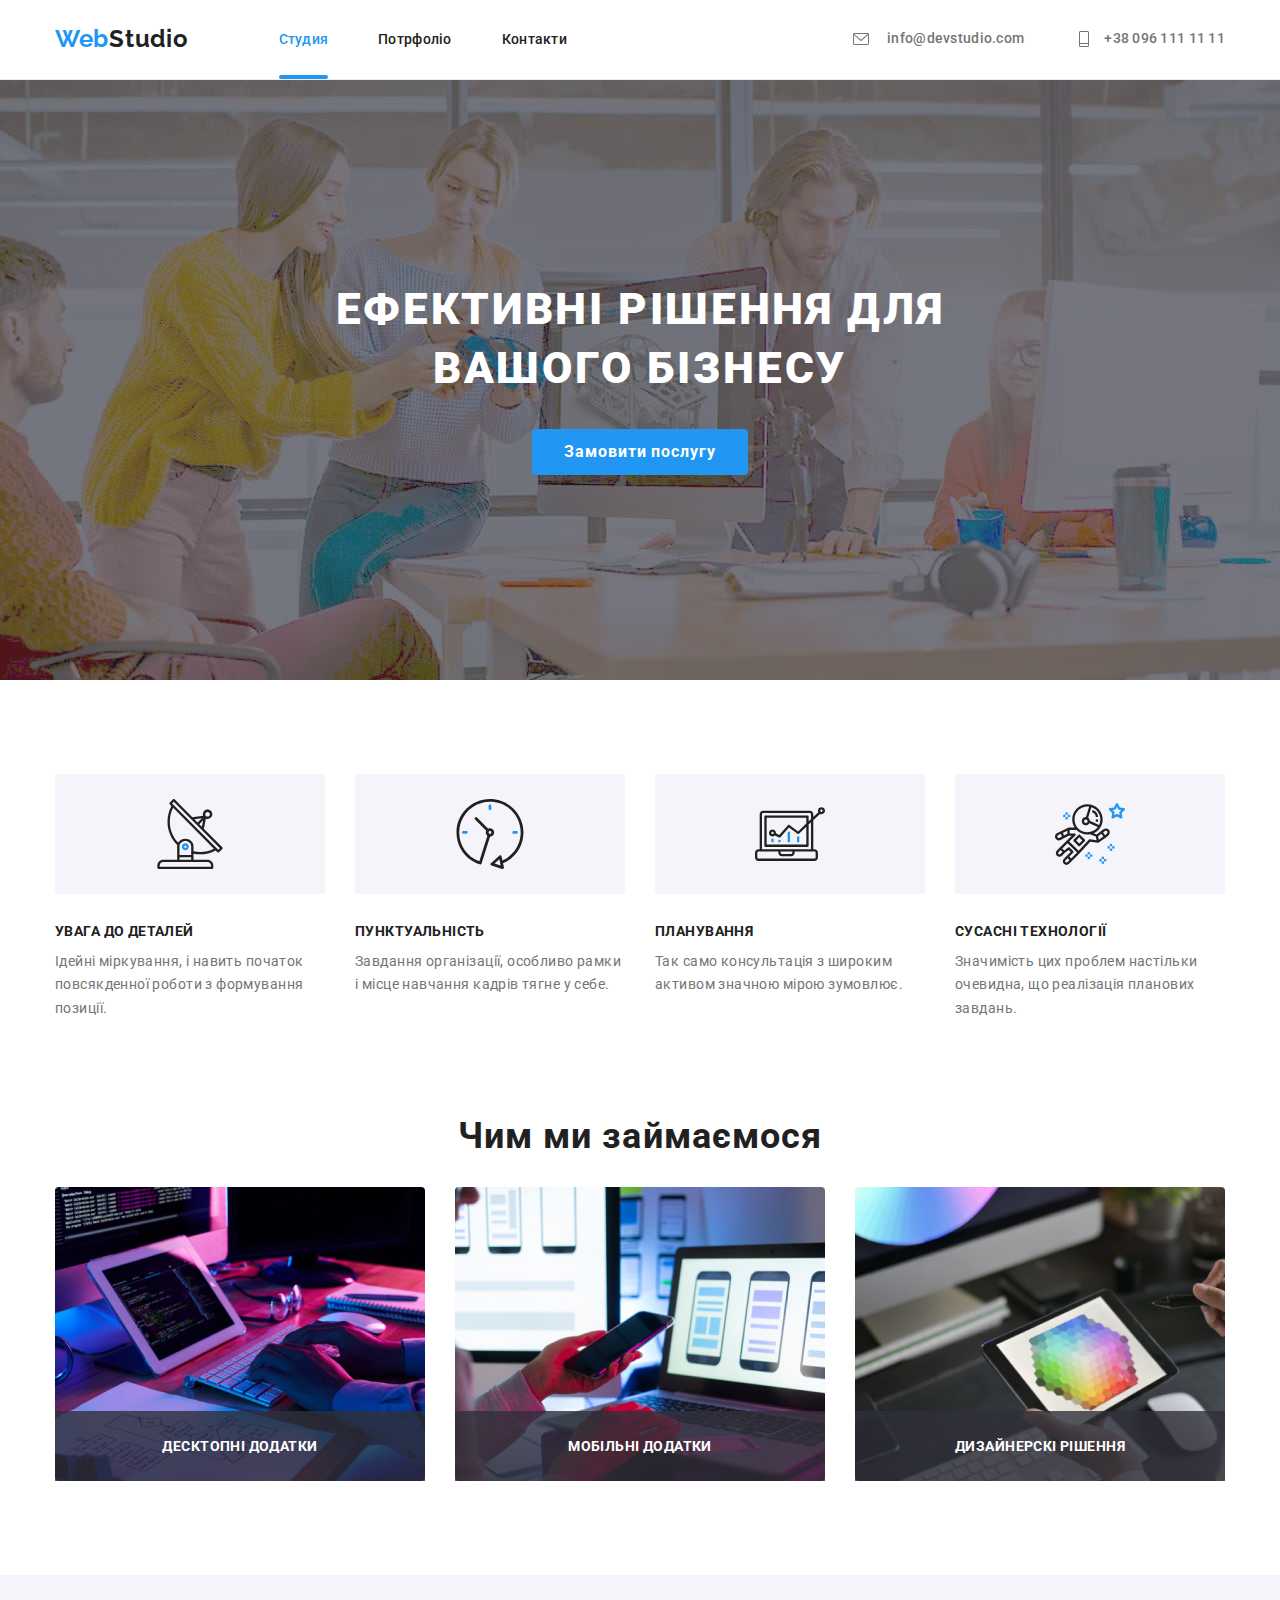
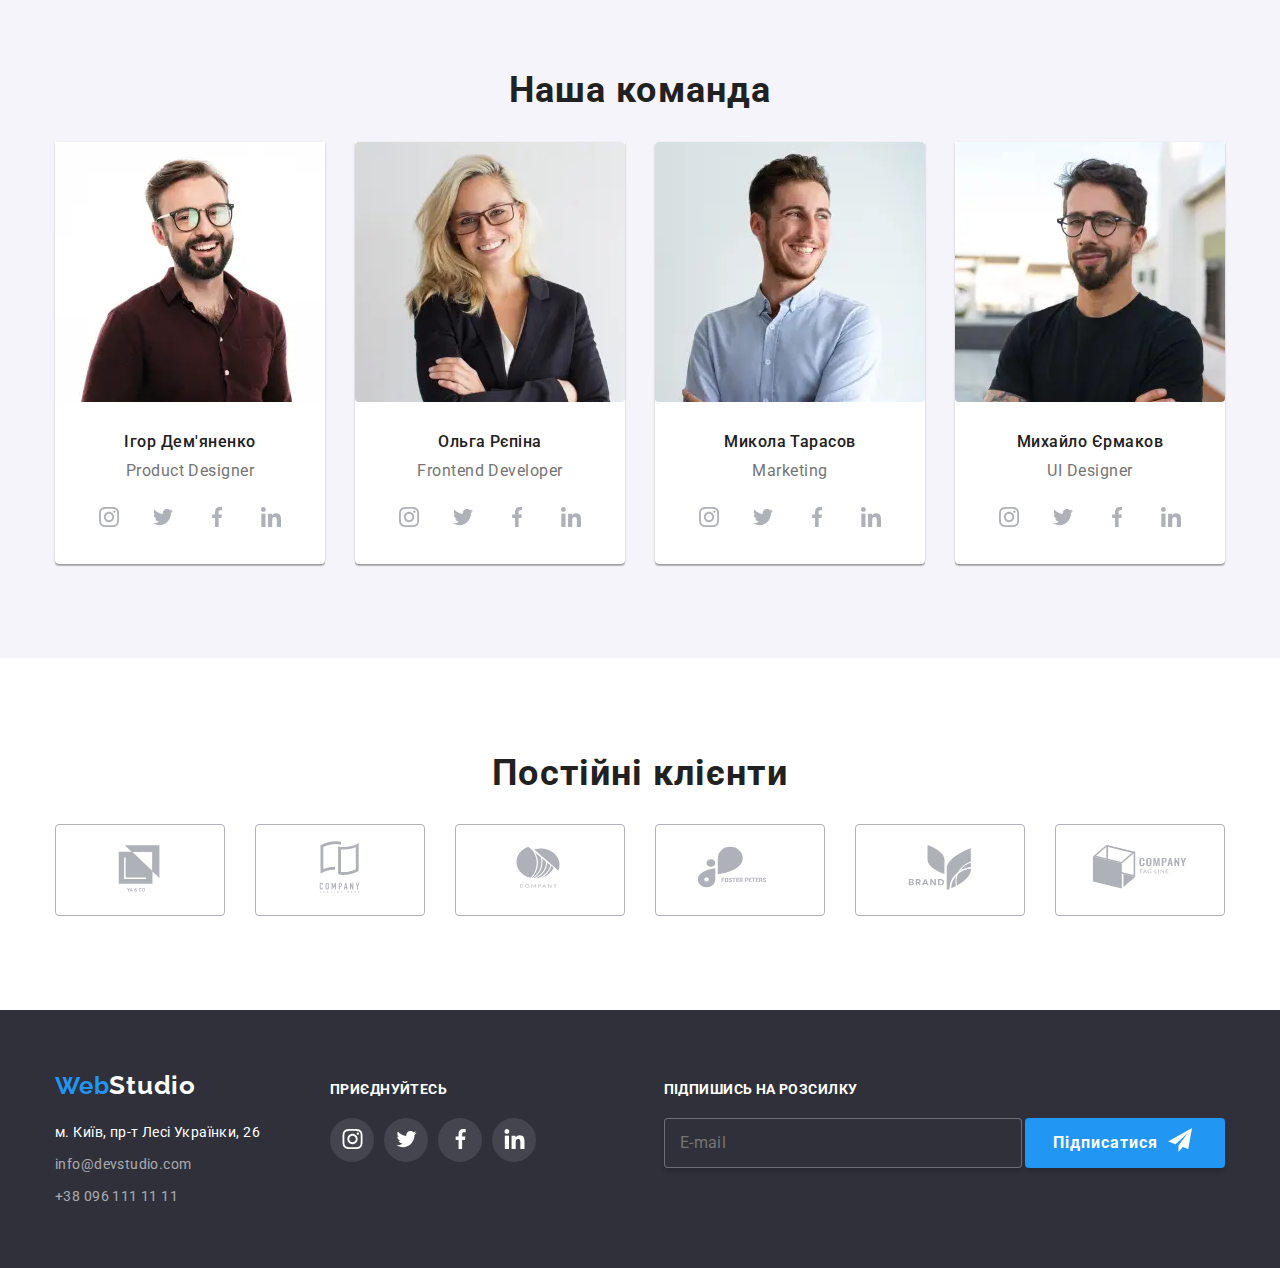
==== commit 3c04d480: "hw" ====
--- a/index.html
+++ b/index.html
@@ -811,7 +811,7 @@
                     <use href="./images/sprite.svg#icon-facebook" height="20"></use></svg
                 ></a>
               </li>
-              <li>
+              <li class="hover-effect hover-effect-1">
                 <a
                   class="social-item employee-item__social"
                   href="https://www.linkedin.com/"
@@ -830,7 +830,9 @@
           <p class="comin-title">Підпишись на розсилку</p>
           <form class="footer-form__colum">
             <input type="email" class="footer-form-item" placeholder="E-mail" required />
-            <button submit class="link footer-form-link" type="submit">Підписатися</button>
+            <button submit class="link footer-form-link hover-effect" type="submit">
+              Підписатися
+            </button>
           </form>
         </div>
       </div>
--- a/css/main.min.css
+++ b/css/main.min.css
@@ -1 +1 @@
-:root{--primary-text-color: #757575;--title-text-color: #212121;--accent-text-color: #2196f3;--primary-white-color: #ffffff;--ptimary-heroy-color: #c4c4c4;--background-button: #f5f4fa;--primary-footer-color: #2f303a;--primary-icon-color: #afb1b8}.visually-hidden{position:absolute;width:1px;height:1px;margin:-1px;border:0;padding:0;white-space:nowrap;clip-path:inset(100%);clip:rect(0 0 0 0);overflow:hidden}html{box-sizing:border-box}*,*::before,*::after{box-sizing:inherit}body{font-family:Roboto,sans-serif;color:var(--primary-text-color);background-color:var(--primary-white-color);font-size:14px;letter-spacing:.03em}h1,h2,h3,h4,p{margin:0}img{display:block;width:100%;height:auto;border:none;border-radius:4px}.link{text-decoration:none}.list{list-style:none;padding:0;margin:0;transition:color 250ms cubic-bezier(0.4, 0, 0.2, 1)}.flex{display:flex;align-items:center}@media screen and (max-width: 1199px){.section{padding-top:60px;padding-bottom:60px}}@media screen and (min-width: 1200px){.section{padding-top:94px;padding-bottom:94px}}.container{padding-left:15px;padding-right:15px}@media screen and (min-width: 480px){.container{width:480px;margin-left:auto;margin-right:auto}}@media screen and (min-width: 768px){.container{width:768px}}@media screen and (min-width: 1200px){.container{width:1200px}}.logo-span{color:var(--accent-text-color);font-family:Raleway;font-size:24px;font-weight:700}.nav-logo{text-decoration:none;color:var(--title-text-color);font-family:Raleway,sans-serif;font-size:24px;font-weight:700;line-height:1.19;letter-spacing:.03em;transition:color 250ms cubic-bezier(0.4, 0, 0.2, 1)}.nav-logo:focus,.nav-logo:hover{color:var(--accent-text-color)}@media screen and (max-width: 767px){.mobile-menu{position:fixed;top:0;left:0;z-index:100;width:100%;height:100%;background:#fff;box-shadow:0px 4px 8px rgba(0,0,0,.04),0px 2px 4px rgba(0,0,0,.08),0px 1px 3px rgba(0,0,0,.16);opacity:0;visibility:hidden;pointer-events:none;transition:opacity 250ms cubic-bezier(0.4, 0, 0.2, 1)}.mobile-menu.is-open{opacity:1;visibility:visible;pointer-events:auto}.mobile-menu__container{position:relative;padding-left:40px;padding-top:48px;padding-bottom:48px;display:flex;flex-direction:column;height:100%}.close-mobile-menu-btn{position:absolute;top:10px;right:15px;padding:0;background-color:rgba(0,0,0,0);border:none;line-height:0;cursor:pointer}.open-mobile-menu-btn{cursor:pointer}.close-mobile-menu-btn:focus .icon-mobile-menu-cross{fill:var(--accent-text-color)}.icon-mobile-menu-cross{height:40px;width:40px}.mobile-nav__item{font-family:Roboto,sans-serif;font-weight:500;font-size:40px;line-height:1.17;text-align:center;letter-spacing:.02em;color:var(--title-text-color)}.mobile-nav__link:not(:last-child){margin-bottom:36px}.mobile-menu__contacts{margin-top:auto}.mobile-menu__contacts li+li{margin-top:32px}.mobile-menu__employee__social{margin-top:64px}.mobile-menu__employee__social li+li{border-left:1px solid rgba(33,33,33,.2)}.employee__social__list:not(:last-child){margin-right:10px}.employee__social__list:not(:first-child){padding-left:10px}.mobile-social__item{color:var(--accent-text-color);font-family:Roboto,sans-serif;font-style:normal;font-weight:500;font-size:18px;line-height:1.6;letter-spacing:.02em;color:var(--accent-text-color);padding-bottom:15px}.mobile-menu__employee__social{display:flex;flex-wrap:wrap}.mobile-menu__tel{font-family:Roboto,sans-serif;font-style:normal;font-weight:500;font-size:34px;line-height:1.17;letter-spacing:.02em;color:var(--accent-text-color)}.mobile-menu__mail{font-family:Roboto,sans-serif;font-style:normal;font-weight:500;font-size:24px;line-height:1.16;letter-spacing:.02em;color:var(--primary-text-color)}}@media screen and (min-width: 768px){.close-mobile-menu-btn,.mobile-menu{display:none}}.page-header{border-bottom:1px solid #ececec}.page-header__container{display:flex;position:relative}@media screen and (max-width: 767px){.page-header__container{display:flex;align-items:center;justify-content:space-between}.ul-nav{display:none}.nav-aut{display:none}.open-mobile-menu-btn{line-height:0;border:none;padding:0;background-color:rgba(0,0,0,0)}.icon-mobile-menu-burger{width:40px;height:40px}.page-header{padding-top:10px;padding-bottom:10px}}@media screen and (min-width: 768px){.open-mobile-menu-btn{display:none}.page-header__container{display:flex;align-items:center;padding-top:18px;padding-bottom:18px}.header-navigation{display:flex}.ul-nav{display:flex;align-items:center}.nav{font-size:12px;color:var(--title-text-color);text-decoration:none;font-family:Roboto;font-weight:500;line-height:1.14;letter-spacing:.02em;transition:color 250ms cubic-bezier(0.4, 0, 0.2, 1)}.nav:focus,.nav:hover{color:var(--accent-text-color)}.ul-nav{margin-left:88px}.ul-nav li+li{margin-left:50px}.ul-nav .mailto{width:34px;height:34px}.nav-aut li+li{margin-top:9px}.nav-aut{margin-left:auto}.nav-aut a{color:var(--primary-text-color);font-weight:500;line-height:1.14;letter-spacing:.02em;transition:color 250ms cubic-bezier(0.4, 0, 0.2, 1)}.link-nav-tel,.link-nav-mail{display:flex;justify-content:flex-end;font-family:"Roboto",sans-serif;font-weight:500;font-size:12px;line-height:1,166;letter-spacing:.02em;color:var(--primary-text-color)}.link-nav-tel,.link-nav-mail{flex-direction:row-reverse}.mailto-item,.mailto-tel{width:20px;height:16px;margin-right:10px;fill:currentColor}.link-nav-mail:hover,.link-nav-mail:focus{color:var(--accent-text-color)}.link-nav-tel:hover,.link-nav-tel:focus{color:var(--accent-text-color)}}.nav.current::after{content:"";position:absolute;display:block;width:100%;height:4px;background-color:var(--accent-text-color);bottom:0;border-radius:2px;margin-bottom:-32px}.current{color:var(--accent-text-color);position:relative}@media screen and (min-width: 1200px){.page-header__container{padding-top:25px;padding-bottom:25px}.link-nav-tel,.link-nav-mail,.nav{font-size:14px}.ul-nav{margin-left:90px}.nav-aut li+li{margin-top:0px}.nav-aut{margin-left:auto;display:flex}.nav-aut li+li{margin-left:50px}.nav-aut a{color:var(--primary-text-color);font-weight:500;line-height:1.14;letter-spacing:.02em;transition:color 250ms cubic-bezier(0.4, 0, 0.2, 1)}.clients{background-color:rgba(245,244,250,.0784313725)}.mailto-fone,.mailto-post{align-items:center;display:inline-flex}.mailto-item{width:32px;height:16px;fill:currentColor}.mailto-tel{width:20px;height:16px;fill:currentColor}.header{border-bottom:1px solid #ececec;max-width:1600px;margin-left:auto;margin-right:auto}}.title{margin:0;font-family:Roboto,sans-serif;font-size:14px;font-weight:700;line-height:16px;letter-spacing:.03em;text-transform:uppercase}.section-title{margin-bottom:50px;color:var(--title-text-color);font-size:36px;font-weight:700;line-height:1.17;letter-spacing:.03em}.main-title{margin-bottom:30px;color:var(--primary-white-color);font-family:Roboto,sans-serif;font-size:44px;font-weight:900;line-height:1.36;text-transform:uppercase;letter-spacing:.06em}.button{padding:10px 32px;border-radius:4px;border:none;color:var(--primary-white-color);background-color:var(--accent-text-color);font-family:Roboto,sans-serif;font-size:16px;font-weight:700;line-height:1.62;letter-spacing:.06em;cursor:pointer;transition:background-color 250ms cubic-bezier(0.4, 0, 0.2, 1)}.button:focus,.button:hover{background-color:#c4c4c4}.button-seconary{padding:6px 22px;border-radius:4px;color:var(--title-text-color);background-color:var(--background-button);font-family:Roboto,sans-serif;font-size:16px;font-weight:500;line-height:1.625;letter-spacing:.06em;border:none;cursor:pointer;transition:background-color 250ms cubic-bezier(0.4, 0, 0.2, 1),color 250ms cubic-bezier(0.4, 0, 0.2, 1),box-shadow 250ms cubic-bezier(0.4, 0, 0.2, 1)}.button-seconary:focus,.button-seconary:hover{color:var(--primary-white-color);background-color:var(--accent-text-color);box-shadow:0px 3px 1px rgba(0,0,0,.1),0px 1px 2px rgba(0,0,0,.08),0px 2px 2px rgba(0,0,0,.12)}.footer-logo{margin-bottom:20px;display:inline-block;text-decoration:none;color:var(--primary-white-color);font-family:Raleway,sans-serif;font-size:26px;font-weight:700;line-height:1.19;letter-spacing:.03em;transition:color 250ms cubic-bezier(0.4, 0, 0.2, 1)}.footer-logo:hover,.footer-logo:focus{color:var(--accent-text-color)}.comin-title{margin-bottom:20px;line-height:1.14;letter-spacing:.03em;text-transform:uppercase;color:var(--primary-white-color);font-weight:700}.social-icon-footer{width:21px;height:21px;fill:var(--primary-white-color)}.footer-form-item{width:100%;height:50px;color:var(--primary-text-color);box-shadow:0px 4px 4px rgba(0,0,0,.15);border-radius:4px;background-color:var(--primary-footer-color);padding:16px 15px;font-size:16px;line-height:1.25;letter-spacing:.03em;border:1px solid rgba(255,255,255,.3)}.footer-form-item:hover{border:1px solid var(--accent-text-color)}.footer-form-item:placeholder-shown{background-color:var(--primary-footer-color);transition:250ms cubic-bezier(0.4, 0, 0.2, 1)}.footer-form-item:not(:placeholder-shown){background-color:rgba(255,255,255,.6);color:var(--title-text-color)}.form-lable-item input[type=text]:hover{background-color:var(--primary-white-color)}.footer-form-link{display:inline-flex;width:200px;height:50px;background:var(--accent-text-color);box-shadow:0px 4px 4px rgba(0,0,0,.15);border-radius:4px;color:var(--primary-white-color);font-weight:700;font-size:16px;line-height:1.87;letter-spacing:.06em;padding-top:10px;padding-bottom:10px;padding-left:28px;padding-right:28px;transition:250ms cubic-bezier(0.4, 0, 0.2, 1);border:none;cursor:pointer}.footer-form-link:hover,.footer-form-link:focus{transform:scale(1.02);transition:250ms cubic-bezier(0.4, 0, 0.2, 1)}.footer-form-link::after{content:"";display:flex;width:24px;height:24px;background-size:contain;background-image:url(../images/send.svg);justify-content:center;align-items:center;margin-left:10px}@media screen and (min-width: 480px){.footer-form-item{width:450px}}.heroy-box{height:400px;max-width:480px;background-image:linear-gradient(rgba(47, 48, 58, 0.4), rgba(47, 48, 58, 0.4)),url(../images/bg/bg-mobile.jpg);background-position:center top;margin-left:auto;margin-right:auto;background-repeat:no-repeat;background-size:cover;background-position:center;text-align:center;padding-top:118px;padding-bottom:118px}.main-title{margin-bottom:30px;color:var(--primary-white-color);font-family:Roboto,sans-serif;font-size:26px;font-weight:900;line-height:1.61;text-transform:uppercase;letter-spacing:.06em}@media screen and (min-width: 480px){.heroy-box{background-image:linear-gradient(rgba(47, 48, 58, 0.4), rgba(47, 48, 58, 0.4)),url(../images/bg/bg-mobile.jpg)}}@media screen and (min-device-pixel-ratio: 2)and (min-width: 480px),screen and (min-resolution: 192dpi)and (min-width: 480px),screen and (min-resolution: 2dppx)and (min-width: 480px){.heroy-box{max-width:480px;background-image:linear-gradient(rgba(47, 48, 58, 0.4), rgba(47, 48, 58, 0.4)),url(../images/bg/bg-mobile@2x.jpg)}}@media screen and (min-width: 768px){.heroy-box{max-width:768px;background-image:linear-gradient(rgba(47, 48, 58, 0.4), rgba(47, 48, 58, 0.4)),url(../images/bg/bg-tablet.jpg)}}@media screen and (min-device-pixel-ratio: 2)and (min-width: 768px),screen and (min-resolution: 192dpi)and (min-width: 768px),screen and (min-resolution: 2dppx)and (min-width: 768px){.heroy-box{max-width:768px;background-image:linear-gradient(rgba(47, 48, 58, 0.4), rgba(47, 48, 58, 0.4)),url(../images/bg/bg-tablet@2x.jpg)}}@media screen and (min-width: 1200px){.main-title{font-size:44px;line-height:1.36}.heroy-box{padding-top:200px;padding-bottom:200px;background-image:linear-gradient(rgba(47, 48, 58, 0.4), rgba(47, 48, 58, 0.4)),url(../images/bg/bg-desktop.jpg);max-width:1600px;height:600px}}@media screen and (min-device-pixel-ratio: 2)and (min-width: 1200px),screen and (min-resolution: 192dpi)and (min-width: 1200px),screen and (min-resolution: 2dppx)and (min-width: 1200px){.heroy-box{background-image:linear-gradient(rgba(47, 48, 58, 0.4), rgba(47, 48, 58, 0.4)),url(../images/bg/bg-desktop@2x.jpg);max-width:1600px;height:auto}}@media screen and (max-width: 1199px){.our-work{display:none}}@media screen and (min-width: 1200px){.our-work{display:block;padding-top:0}.our-work__item{position:relative}.our-work__item:not(:last-child){margin-right:30px}.our-work__overlay{position:absolute;left:0;bottom:0;width:100%;height:23.8%;font-weight:700;background-color:rgba(47,48,58,.8);padding-top:27px;padding-bottom:27px}.our-work__overlay-text{text-transform:uppercase;text-align:center;color:var(--primary-white-color);text-align:1.14;letter-spacing:.03em;font-family:"Roboto";font-style:normal;font-weight:700;font-size:14px;line-height:16px;text-align:center;letter-spacing:.03em;text-transform:uppercase;color:#fff}}.our-employee__title{font-family:Roboto,sans-serif;font-style:normal;font-weight:700;font-size:28px;line-height:1.17;text-align:center;letter-spacing:.03em;color:var(--title-text-color);margin-bottom:30px}.employee{margin-top:30px;margin-bottom:10px;font-family:Roboto,sans-serif;font-style:normal;font-weight:500;font-size:16px;line-height:1.19;text-align:center;letter-spacing:.03em;color:var(--title-text-color)}.our-emloyee__content{padding-bottom:24px}.employee-text{font-family:Roboto,sans-serif;font-style:normal;font-weight:400;font-size:16px;line-height:1.19;text-align:center;letter-spacing:.03em;color:var(--primary-text-color)}.employee-network__ul{margin-top:16px;display:flex;justify-content:center;align-items:center}.employee-network__ul li+li{margin-left:10px}.employee-list__item{background:#fff;box-shadow:0px 1px 3px rgba(0,0,0,.12),0px 1px 1px rgba(0,0,0,.14),0px 2px 1px rgba(0,0,0,.2);border-radius:0px 0px 4px 4px}.social-icon{width:21x;height:21px;fill:var(--primary-icon-color)}.social-item{display:flex;align-items:center;justify-content:center;width:44px;height:44px;background-color:rgba(255,255,255,.1);border-radius:50%;cursor:pointer;color:var(--primary-icon-color);transition:background-color 250ms cubic-bezier(0.4, 0, 0.2, 1),color 250ms cubic-bezier(0.4, 0, 0.2, 1)}@media screen and (max-width: 767px){.employee-list__item:not(:last-child){margin-bottom:30px}}.employee-list{display:grid}@media screen and (max-width: 480px){.employee-list{max-width:450px}}@media screen and (min-width: 480px){.employee-list{width:450px}}@media screen and (min-width: 768px){.employee-list{width:738px;grid-template-columns:repeat(2, 1fr);column-gap:30px;row-gap:30px}.employee-list .employee-list__thumb{width:354px;height:374px}}@media screen and (min-width: 1200px){.employee-list{width:1170px;grid-template-columns:repeat(4, 1fr);column-gap:30px}.employee-list .employee-list__thumb{width:270px;height:260px}}.employee-list .employee-list__img-view{width:100%;height:100%}@media screen and (min-width: 1200px){.social-item{background-color:rgba(255,255,255,.1);border-radius:50%;cursor:pointer;color:var(--primary-icon-color);transition:background-color 250ms cubic-bezier(0.4, 0, 0.2, 1),color 250ms cubic-bezier(0.4, 0, 0.2, 1)}.social-item:hover,.social-item:focus{background-color:var(--accent-text-color);color:var(--primary-white-color)}.social-icon{fill:currentColor}.our-employee__title{font-size:36px}}.section__our-employee{background-color:var(--background-button)}.main-client__title{font-family:Roboto,sans-serif;font-style:normal;font-weight:700;font-size:28px;line-height:1.17;text-align:center;letter-spacing:.03em;color:var(--title-text-color);margin-bottom:30px}.client-svg{fill:var(--primary-icon-color);width:106px;height:60px}.main-clients__list:hover .client-svg,.main-clients__list:focus .client-svg{fill:var(--accent-text-color)}.main-clients__item{transition:background-color 1250ms cubic-bezier(0.4, 0, 0.2, 1),color 1250ms cubic-bezier(0.4, 0, 0.2, 1)}.main-clients__list{border:1px solid var(--primary-icon-color);border-radius:4px;justify-content:center;align-items:center;display:flex;color:var(--primary-icon-color)}.main-clients__list:hover,.main-clients__list:focus{border-color:var(--accent-text-color);color:var(--accent-text-color)}.main-clients{display:grid;column-gap:30px;row-gap:30px}@media screen and (max-width: 479px){.main-clients{grid-template-columns:repeat(2, 1fr)}.main-clients .main-clients__list{max-width:210px;height:92px}}@media screen and (min-width: 480px){.main-clients{grid-template-columns:repeat(2, 1fr)}.main-clients .main-clients__list{width:210px;height:92px}}@media screen and (min-width: 768px){.main-clients{grid-template-columns:repeat(3, 1fr)}.main-clients .main-clients__list{width:226px;height:92px}}@media screen and (min-width: 1200px){.main-clients{grid-template-columns:repeat(6, 1fr)}.main-clients .main-clients__list{width:170px;height:92px}}@media screen and (min-width: 1200px){.main-client__title{font-size:36px}}.index-skills__frame{width:100%;height:120px;display:flex;align-items:center;justify-content:center;background-color:var(--background-button);border-radius:4px;margin-bottom:30px}.our-skills__title{margin-bottom:10px;font-family:Roboto,sans-serif;font-style:normal;font-weight:700;font-size:14px;line-height:1.14;letter-spacing:.03em;text-transform:uppercase;color:var(--title-text-color)}.our-skills__text{font-family:Roboto,sans-serif;font-style:normal;font-weight:400;font-size:14px;line-height:1.71;color:var(--primary-text-color)}.index-skills__ul{display:grid}@media screen and (min-width: 480px){.index-skills__ul{width:450px}.index-skills__ul .index-skills__frame{width:450px;height:120px}}@media screen and (max-width: 767px){.index-skills__ul .our-skills__title{text-align:center}.index-skills__ul .index-skills__item:not(:last-child){margin-bottom:30px}}@media screen and (min-width: 768px){.index-skills__ul{width:738px;grid-template-columns:repeat(2, 1fr);column-gap:30px;row-gap:30px}.index-skills__ul .index-skills__frame{width:354px;height:120px}}@media screen and (min-width: 1200px){.index-skills__ul{width:1170px;grid-template-columns:repeat(4, 1fr)}.index-skills__ul .index-skills__frame{width:270px;height:120px}.index-skills__ul .index-skills__frame{width:270px;height:120px}}.index-skills__ul__item{display:flex;flex-direction:column;align-items:center}@media screen and (min-width: 768px){.index-skills__ul__item{width:100%/2}}@media screen and (min-width: 1200px){.index-skills__ul__item{width:100%/4}}.index-skills__ul__item__frame{display:flex;justify-content:center;align-items:center;background-color:var(--background-button);border-radius:4px}@media screen and (min-width: 480px){.index-skills__ul__item__frame{width:450px;height:120px}}@media screen and (min-width: 768px){.index-skills__ul__item__frame{width:354px;height:120px}}@media screen and (min-width: 1200px){.index-skills__ul__item__frame{width:270px;height:120px}}.footer{background-color:var(--primary-footer-color);text-align:center;padding-top:60px;padding-bottom:60px}.footer-contact{font-style:normal;text-decoration:none;color:rgba(255,255,255,.6);line-height:1.71;letter-spacing:.03em;transition:color 250ms cubic-bezier(0.4, 0, 0.2, 1)}.footer-contact:hover,.footer-contact:focus{color:var(--accent-text-color)}.footer-map{font-style:normal;text-decoration:none;color:var(--primary-white-color);line-height:1.71;letter-spacing:.03em;transition:color 250ms cubic-bezier(0.4, 0, 0.2, 1)}.footer-map:hover,.footer-map:focus{color:var(--accent-text-color)}.social-icon-footer{width:21px;height:21px;fill:var(--primary-white-color)}.employee__social{display:flex;justify-content:center;align-items:center}.employee__social li+li{margin-left:10px}.social-item{display:flex;align-items:center;justify-content:center;width:44px;height:44px;background-color:rgba(255,255,255,.1);border-radius:50%;cursor:pointer;color:var(--primary-icon-color);transition:background-color 250ms cubic-bezier(0.4, 0, 0.2, 1),color 250ms cubic-bezier(0.4, 0, 0.2, 1)}.footer-ul li+li{margin-top:8px}.comin-title{margin-top:60px;margin-bottom:20px}@media screen and (max-width: 767px){.footer-form-item{margin-bottom:20px}}@media screen and (min-width: 768px)and (max-width: 1199px){.footer-tablet{display:flex;align-items:flex-start;justify-content:space-evenly}.comin-title{margin-top:0;line-height:2}.footer-form{margin-top:60px}.footer-form__colum{display:flex;flex-direction:column;align-items:center}.footer-form-item{margin-bottom:20px}}@media screen and (min-width: 1200px){.footer{text-align:left}.footer-1{text-align:start}.footer-tablet{display:flex;align-items:baseline}.footer-form{text-align:start;margin-left:auto}.comin-title{margin-top:0}.footer__comin{margin-left:70px}.footer-ul{display:inline-block}.footer-flex{display:flex;align-items:baseline}.footer-network{margin-top:20px}}.list-project{display:flex;flex-wrap:wrap;justify-content:flex-start;column-gap:8px;row-gap:15px;margin-bottom:40px}.card__stile{background:#fff;border:1px solid #eee}.card__stile:hover,.card__stile:focus{box-shadow:0px 1px 1px rgba(0,0,0,.12),0px 4px 4px rgba(0,0,0,.06),1px 4px 6px rgba(0,0,0,.16)}.card__border{padding-top:20px;padding-bottom:20px;padding-left:24px;padding-right:24px}.portfolio-title{text-decoration:none;font-family:Roboto,sans-serif;color:var(--title-text-color);font-weight:700;font-size:18px;line-height:2;letter-spacing:.03em}.pharagraf-portfolio{color:var(--primary-text-color);font-size:16px;font-weight:400;line-height:1.875;letter-spacing:.03em}.link-portfolio{text-decoration:none}.flex-project{display:grid}@media screen and (max-width: 767px){.flex-project{grid-template-columns:repeat(1, 100%);row-gap:30px}}@media screen and (min-width: 768px){.list-project{justify-content:center}.card__border{padding-bottom:56px}.flex-project{grid-template-columns:repeat(2, 1fr);column-gap:30px;row-gap:30px}}@media screen and (min-width: 1200px){.flex-project{grid-template-columns:repeat(3, 1fr);column-gap:30px;row-gap:30px}}.card-overlay{position:relative;overflow:hidden}.exempl{position:absolute;top:0;left:0;width:100%;height:100%;padding:63px 24px;color:var(--primary-white-color);background-color:rgba(33,150,243,.9);transform:translateY(101%);transition:transform 250ms cubic-bezier(0.4, 0, 0.2, 1)}.portfolio:hover .exempl,.portfolio:focus .exempl{display:block;opacity:1;transform:translateY(0)}@media screen and (max-width: 479px){modal{max-width:450px}.modal-form{max-width:370px}}.backdrop{position:fixed;top:0;left:0;width:100%;height:100%;background-color:rgba(0,0,0,.2);opacity:1;transition:opacity 250ms cubic-bezier(0.4, 0, 0.2, 1)}.backdrop.is-hidden{opacity:0;pointer-events:none}.backdrop.is-hidden .modal{top:50%;left:50%;transform:scale(0.8) translate(-50%, -50%)}.modal{position:absolute;width:450px;height:auto;top:50%;left:50%;padding:40px;background-color:var(--primary-white-color);box-shadow:0px 1px 3px rgba(0,0,0,.12),0px 1px 1px rgba(0,0,0,.14),0px 2px 1px rgba(0,0,0,.2);border-radius:4px;transform:translate(-50%, -50%) scale(1);transition:transform 250ms cubic-bezier(0.4, 0, 0.2, 1)}.modal-btn-bcg{position:absolute;right:8px;top:8px;width:30px;height:30px;border-radius:50%;background-size:contain;border:1px solid rgba(0,0,0,.1);background-color:var(--primary-white-color);transition:250ms cubic-bezier(0.4, 0, 0.2, 1);background-size:contain;align-items:center;justify-content:center;cursor:pointer}.modal-btn-bcg:hover,.modal-btn-bcg:focus{fill:var(--accent-text-color)}.modal-button{width:11px;height:11px}textarea{resize:none}.modal-form{display:block;margin-left:auto;margin-right:auto;width:370px}.modal-title{font-weight:700;font-size:20px;line-height:1.16;text-align:center;letter-spacing:.03em;color:var(--title-text-color);margin-bottom:18px}.modal-icon-svg{position:absolute;top:50%;left:4%;transform:translateY(-50%);width:18px;height:18px}.form-lable:focus .modal-icon-svg,.form-lable:hover .modal-icon-svg{fill:var(--accent-text-color);transition:250ms cubic-bezier(0.4, 0, 0.2, 1)}.form-lable-item:hover+.form-lable-text,.form-lable-item:focus+.form-lable-text{color:var(--accent-text-color)}.form-lable-item:focus+.form-lable-text,.form-lable-item:not(:placeholder-shown)+.form-lable-text{transform:translate(-37px, -37px);color:currentColor}.form-lable:nth-child(-n+3){margin-bottom:28px}.form-lable:nth-child(3){margin-bottom:10px}.form-lable:nth-child(4){margin-bottom:20px}.form-lable:nth-child(5){margin-bottom:30px}.form-lable-text{position:absolute;transform:translateY(-50%);top:50%;left:9%;line-height:1.16;letter-spacing:.01em;transition:250ms cubic-bezier(0.4, 0, 0.2, 1);font-size:12px;color:var(--primary-text-color)}.modal-for-position{position:relative;transition:250ms cubic-bezier(0.4, 0, 0.2, 1)}.form-lable-item{width:100%;height:40px;border:1px solid rgba(33,33,33,.2);border-radius:4px;transition:250ms cubic-bezier(0.4, 0, 0.2, 1);padding-left:40px}.form-lable-item:hover{border:1px solid var(--accent-text-color)}.form-lable-text-comment{font-size:12px;line-height:1.16;letter-spacing:.01em;transition:250ms cubic-bezier(0.4, 0, 0.2, 1);color:var(--primary-text-color);margin-bottom:4px}.form-lable-coment{top:0;left:0;width:100%;height:120px;padding:16px 12px;border:1px solid rgba(33,33,33,.2);border-radius:4px;transition:250ms cubic-bezier(0.4, 0, 0.2, 1)}.form-lable-coment:hover,.form-lable-coment:focus{border-radius:4px;border-color:var(--accent-text-color)}.form-lable-coment::placeholder{line-height:1.16;letter-spacing:.01em;color:rgba(117,117,117,.5)}.form-lable:hover .form-lable-text-comment,.form-lable:focus .form-lable-text-comment{color:var(--accent-text-color)}.form-lable-item:not(:placeholder-shown)~.modal-icon-svg{fill:var(--accent-text-color)}.for-lable-coment{display:flex;flex-direction:column-reverse}.policy{position:relative;text-align:center}.policy-svg{position:absolute;background-size:contain;top:50%;left:10px;transform:translateY(-50%);width:16px;height:15px;pointer-events:none}.policy-text{display:block;line-height:1.7;letter-spacing:.03em;color:var(--primary-text-color)}.policy-link{position:relative;color:var(--accent-text-color)}.checkbox{position:absolute;top:0;left:10px;transform:translateY(25%);appearance:none;-webkit-appearance:none;-moz-appearance:none;border:2px solid var(--title-text-color);width:16px;height:15px;background-origin:border-box;background-size:contain}.checkbox:checked~.policy-svg{position:absolute;top:0;left:10px;transform:translateY(25%);width:16px;height:15px;background-color:var(--accent-text-color);border:.2px solid #fff}.modal-form-btn{display:block;min-width:200px;padding-top:10px;padding-bottom:10px;margin-left:auto;margin-right:auto;background:var(--accent-text-color);box-shadow:0px 4px 4px rgba(0,0,0,.15);border-radius:4px;font-weight:700;font-size:16px;line-height:1.87;align-items:center;text-align:center;letter-spacing:.06em;border:none;cursor:pointer;color:var(--primary-white-color);transition:color 250ms cubic-bezier(0.4, 0, 0.2, 1)}.modal-form-btn:hover,.modal-form-btn:focus{background-color:#188ce8}.btn{display:block}.btn-item-test{margin-bottom:10px}.btn-item-test:nth-child(-n+3){margin-bottom:15px}btn-item-test{display:block;outline:1px solid red;background-color:#2196f3}.test-blok{outline:1px solid red}.test-blok.test-blok:nth-child(-1n+3){margin-bottom:40px}@media screen and (min-width: 480px){.modal{width:450px;height:auto}.modal-form{width:370px}}@media screen and (min-width: 1200px){.modal{width:528px;height:auto}.modal-form{width:448px}}/*# sourceMappingURL=main.min.css.map */+:root{--primary-text-color: #757575;--title-text-color: #212121;--accent-text-color: #2196f3;--primary-white-color: #ffffff;--ptimary-heroy-color: #c4c4c4;--background-button: #f5f4fa;--primary-footer-color: #2f303a;--primary-icon-color: #afb1b8}.visually-hidden{position:absolute;width:1px;height:1px;margin:-1px;border:0;padding:0;white-space:nowrap;clip-path:inset(100%);clip:rect(0 0 0 0);overflow:hidden}html{box-sizing:border-box}*,*::before,*::after{box-sizing:inherit}body{font-family:Roboto,sans-serif;color:var(--primary-text-color);background-color:var(--primary-white-color);font-size:14px;letter-spacing:.03em}h1,h2,h3,h4,p{margin:0}img{display:block;width:100%;height:auto;border:none;border-radius:4px}.link{text-decoration:none}.list{list-style:none;padding:0;margin:0;transition:color 250ms cubic-bezier(0.4, 0, 0.2, 1)}.flex{display:flex;align-items:center}@media screen and (max-width: 1199px){.section{padding-top:60px;padding-bottom:60px}}@media screen and (min-width: 1200px){.section{padding-top:94px;padding-bottom:94px}}.container{padding-left:15px;padding-right:15px}@media screen and (min-width: 480px){.container{width:480px;margin-left:auto;margin-right:auto}}@media screen and (min-width: 768px){.container{width:768px}}@media screen and (min-width: 1200px){.container{width:1200px}}.logo-span{color:var(--accent-text-color);font-family:Raleway;font-size:24px;font-weight:700}.nav-logo{text-decoration:none;color:var(--title-text-color);font-family:Raleway,sans-serif;font-size:24px;font-weight:700;line-height:1.19;letter-spacing:.03em;transition:color 250ms cubic-bezier(0.4, 0, 0.2, 1)}.nav-logo:focus,.nav-logo:hover{color:var(--accent-text-color)}@media screen and (max-width: 767px){.mobile-menu{position:fixed;top:0;left:0;z-index:100;width:100%;height:100%;background:#fff;box-shadow:0px 4px 8px rgba(0,0,0,.04),0px 2px 4px rgba(0,0,0,.08),0px 1px 3px rgba(0,0,0,.16);opacity:0;visibility:hidden;pointer-events:none;transition:opacity 250ms cubic-bezier(0.4, 0, 0.2, 1)}.mobile-menu.is-open{opacity:1;visibility:visible;pointer-events:auto}.mobile-menu__container{position:relative;padding-left:40px;padding-top:48px;padding-bottom:48px;display:flex;flex-direction:column;height:100%}.close-mobile-menu-btn{position:absolute;top:10px;right:15px;padding:0;background-color:rgba(0,0,0,0);border:none;line-height:0;cursor:pointer}.open-mobile-menu-btn{cursor:pointer}.close-mobile-menu-btn:focus .icon-mobile-menu-cross{fill:var(--accent-text-color)}.icon-mobile-menu-cross{height:40px;width:40px}.mobile-nav__item{font-family:Roboto,sans-serif;font-weight:500;font-size:40px;line-height:1.17;text-align:center;letter-spacing:.02em;color:var(--title-text-color)}.mobile-nav__link:not(:last-child){margin-bottom:36px}.mobile-menu__contacts{margin-top:auto}.mobile-menu__contacts li+li{margin-top:32px}.mobile-menu__employee__social{margin-top:64px}.mobile-menu__employee__social li+li{border-left:1px solid rgba(33,33,33,.2)}.employee__social__list:not(:last-child){margin-right:10px}.employee__social__list:not(:first-child){padding-left:10px}.mobile-social__item{color:var(--accent-text-color);font-family:Roboto,sans-serif;font-style:normal;font-weight:500;font-size:18px;line-height:1.6;letter-spacing:.02em;color:var(--accent-text-color);padding-bottom:15px}.mobile-menu__employee__social{display:flex;flex-wrap:wrap}.mobile-menu__tel{font-family:Roboto,sans-serif;font-style:normal;font-weight:500;font-size:34px;line-height:1.17;letter-spacing:.02em;color:var(--accent-text-color)}.mobile-menu__mail{font-family:Roboto,sans-serif;font-style:normal;font-weight:500;font-size:24px;line-height:1.16;letter-spacing:.02em;color:var(--primary-text-color)}}@media screen and (min-width: 768px){.close-mobile-menu-btn,.mobile-menu{display:none}}.page-header{border-bottom:1px solid #ececec}.page-header__container{display:flex;position:relative}@media screen and (max-width: 767px){.page-header__container{display:flex;align-items:center;justify-content:space-between}.ul-nav{display:none}.nav-aut{display:none}.open-mobile-menu-btn{line-height:0;border:none;padding:0;background-color:rgba(0,0,0,0)}.icon-mobile-menu-burger{width:40px;height:40px}.page-header{padding-top:10px;padding-bottom:10px}}@media screen and (min-width: 768px){.open-mobile-menu-btn{display:none}.page-header__container{display:flex;align-items:center;padding-top:18px;padding-bottom:18px}.header-navigation{display:flex}.ul-nav{display:flex;align-items:center}.nav{font-size:14px;color:var(--title-text-color);text-decoration:none;font-family:Roboto;font-weight:500;line-height:1.14;letter-spacing:.02em;transition:color 250ms cubic-bezier(0.4, 0, 0.2, 1)}.nav:focus,.nav:hover{color:var(--accent-text-color)}.ul-nav{margin-left:88px}.ul-nav li+li{margin-left:50px}.ul-nav .mailto{width:34px;height:34px}.nav-aut li+li{margin-top:9px}.nav-aut{margin-left:auto}.nav-aut a{color:var(--primary-text-color);font-weight:500;line-height:1.14;letter-spacing:.02em;transition:color 250ms cubic-bezier(0.4, 0, 0.2, 1)}.link-nav-tel,.link-nav-mail{display:flex;justify-content:flex-end;font-family:"Roboto",sans-serif;font-weight:500;font-size:12px;line-height:1,166;letter-spacing:.02em;color:var(--primary-text-color)}.link-nav-tel,.link-nav-mail{flex-direction:row-reverse}.mailto-item,.mailto-tel{width:20px;height:16px;margin-right:10px;fill:currentColor}.link-nav-mail:hover,.link-nav-mail:focus{color:var(--accent-text-color)}.link-nav-tel:hover,.link-nav-tel:focus{color:var(--accent-text-color)}}.nav.current::after{content:"";position:absolute;display:block;width:100%;height:4px;background-color:var(--accent-text-color);bottom:0;border-radius:2px;margin-bottom:-32px}.current{color:var(--accent-text-color);position:relative}@media screen and (min-width: 1200px){.page-header__container{padding-top:25px;padding-bottom:25px}.link-nav-tel,.link-nav-mail,.nav{font-size:14px}.ul-nav{margin-left:90px}.nav-aut li+li{margin-top:0px}.nav-aut{margin-left:auto;display:flex}.nav-aut li+li{margin-left:50px}.nav-aut a{color:var(--primary-text-color);font-weight:500;line-height:1.14;letter-spacing:.02em;transition:color 250ms cubic-bezier(0.4, 0, 0.2, 1)}.clients{background-color:rgba(245,244,250,.0784313725)}.mailto-fone,.mailto-post{align-items:center;display:inline-flex}.mailto-item{width:32px;height:16px;fill:currentColor}.mailto-tel{width:20px;height:16px;fill:currentColor}.header{border-bottom:1px solid #ececec;max-width:1600px;margin-left:auto;margin-right:auto}}.title{margin:0;font-family:Roboto,sans-serif;font-size:14px;font-weight:700;line-height:16px;letter-spacing:.03em;text-transform:uppercase}.section-title{margin-bottom:50px;color:var(--title-text-color);font-size:36px;font-weight:700;line-height:1.17;letter-spacing:.03em}.main-title{margin-bottom:30px;color:var(--primary-white-color);font-family:Roboto,sans-serif;font-size:44px;font-weight:900;line-height:1.36;text-transform:uppercase;letter-spacing:.06em}.button{padding:10px 32px;border-radius:4px;border:none;color:var(--primary-white-color);background-color:var(--accent-text-color);font-family:Roboto,sans-serif;font-size:16px;font-weight:700;line-height:1.62;letter-spacing:.06em;cursor:pointer;transition:background-color 250ms cubic-bezier(0.4, 0, 0.2, 1)}.button:focus,.button:hover{background-color:#c4c4c4}.button-seconary{padding:6px 22px;border-radius:4px;color:var(--title-text-color);background-color:var(--background-button);font-family:Roboto,sans-serif;font-size:16px;font-weight:500;line-height:1.625;letter-spacing:.06em;border:none;cursor:pointer;transition:background-color 250ms cubic-bezier(0.4, 0, 0.2, 1),color 250ms cubic-bezier(0.4, 0, 0.2, 1),box-shadow 250ms cubic-bezier(0.4, 0, 0.2, 1)}.button-seconary:focus,.button-seconary:hover{color:var(--primary-white-color);background-color:var(--accent-text-color);box-shadow:0px 3px 1px rgba(0,0,0,.1),0px 1px 2px rgba(0,0,0,.08),0px 2px 2px rgba(0,0,0,.12)}.footer-logo{margin-bottom:20px;display:inline-block;text-decoration:none;color:var(--primary-white-color);font-family:Raleway,sans-serif;font-size:26px;font-weight:700;line-height:1.19;letter-spacing:.03em;transition:color 250ms cubic-bezier(0.4, 0, 0.2, 1)}.footer-logo:hover,.footer-logo:focus{color:var(--accent-text-color)}.comin-title{margin-bottom:20px;line-height:1.14;letter-spacing:.03em;text-transform:uppercase;color:var(--primary-white-color);font-weight:700}.social-icon-footer{width:21px;height:21px;fill:var(--primary-white-color)}.footer-form-item{width:100%;height:50px;color:var(--primary-text-color);box-shadow:0px 4px 4px rgba(0,0,0,.15);border-radius:4px;background-color:var(--primary-footer-color);padding:16px 15px;font-size:16px;line-height:1.25;letter-spacing:.03em;border:1px solid rgba(255,255,255,.3)}.footer-form-item:hover{border:1px solid var(--accent-text-color)}.footer-form-item:placeholder-shown{background-color:var(--primary-footer-color);transition:250ms cubic-bezier(0.4, 0, 0.2, 1)}.footer-form-item:not(:placeholder-shown){background-color:rgba(255,255,255,.6);color:var(--title-text-color)}.form-lable-item input[type=text]:hover{background-color:var(--primary-white-color)}.footer-form-link{display:inline-flex;width:200px;height:50px;background:var(--accent-text-color);box-shadow:0px 4px 4px rgba(0,0,0,.15);border-radius:4px;color:var(--primary-white-color);font-weight:700;font-size:16px;line-height:1.87;letter-spacing:.06em;padding-top:10px;padding-bottom:10px;padding-left:28px;padding-right:28px;transition:250ms cubic-bezier(0.4, 0, 0.2, 1);border:none;cursor:pointer}.footer-form-link::after{content:"";display:flex;width:24px;height:24px;background-size:contain;background-image:url(../images/send.svg);justify-content:center;align-items:center;margin-left:10px}.hover-effect{position:relative}.hover-effect-1::before,.hover-effect::before{background:rgba(255,255,255,.3);content:"";inset:0;position:absolute;transform:scaleX(0);transition:transform .3s ease-in-out;z-index:2;border-radius:4px}.hover-effect-1::before{border-radius:50%}.hover-effect:hover::before{transform:scaleX(1)}@media screen and (min-width: 480px){.footer-form-item{width:450px}}@media screen and (min-width: 1200px){.footer-form-item{width:358px}}.heroy-box{height:400px;max-width:480px;background-image:linear-gradient(rgba(47, 48, 58, 0.4), rgba(47, 48, 58, 0.4)),url(../images/bg/bg-mobile.jpg);background-position:center top;margin-left:auto;margin-right:auto;background-repeat:no-repeat;background-size:cover;background-position:center;text-align:center;outline:rgba(0,0,0,0);padding-top:118px;padding-bottom:118px}.main-title{margin-bottom:30px;color:var(--primary-white-color);font-family:Roboto,sans-serif;font-size:26px;font-weight:900;line-height:1.61;text-transform:uppercase;letter-spacing:.06em}@media screen and (min-width: 480px){.heroy-box{background-image:linear-gradient(rgba(47, 48, 58, 0.4), rgba(47, 48, 58, 0.4)),url(../images/bg/bg-mobile.jpg)}}@media screen and (min-device-pixel-ratio: 2)and (min-width: 480px),screen and (min-resolution: 192dpi)and (min-width: 480px),screen and (min-resolution: 2dppx)and (min-width: 480px){.heroy-box{max-width:480px;background-image:linear-gradient(rgba(47, 48, 58, 0.4), rgba(47, 48, 58, 0.4)),url(../images/bg/bg-mobile@2x.jpg)}}@media screen and (min-width: 768px){.heroy-box{max-width:768px;background-image:linear-gradient(rgba(47, 48, 58, 0.4), rgba(47, 48, 58, 0.4)),url(../images/bg/bg-tablet.jpg)}}@media screen and (min-device-pixel-ratio: 2)and (min-width: 768px),screen and (min-resolution: 192dpi)and (min-width: 768px),screen and (min-resolution: 2dppx)and (min-width: 768px){.heroy-box{max-width:768px;background-image:linear-gradient(rgba(47, 48, 58, 0.4), rgba(47, 48, 58, 0.4)),url(../images/bg/bg-tablet@2x.jpg)}}@media screen and (min-width: 1200px){.main-title{font-size:44px;line-height:1.36}.heroy-box{padding-top:200px;padding-bottom:200px;background-image:linear-gradient(rgba(47, 48, 58, 0.4), rgba(47, 48, 58, 0.4)),url(../images/bg/bg-desktop.jpg);max-width:1600px;height:600px}}@media screen and (min-device-pixel-ratio: 2)and (min-width: 1200px),screen and (min-resolution: 192dpi)and (min-width: 1200px),screen and (min-resolution: 2dppx)and (min-width: 1200px){.heroy-box{background-image:linear-gradient(rgba(47, 48, 58, 0.4), rgba(47, 48, 58, 0.4)),url(../images/bg/bg-desktop@2x.jpg);max-width:1600px;height:auto}}@media screen and (max-width: 1199px){.our-work{display:none}}@media screen and (min-width: 1200px){.our-work{display:block;padding-top:0}.our-work__item{position:relative}.our-work__item:not(:last-child){margin-right:30px}.our-work__overlay{position:absolute;left:0;bottom:0;width:100%;height:23.8%;font-weight:700;background-color:rgba(47,48,58,.8);padding-top:27px;padding-bottom:27px}.our-work__overlay-text{text-transform:uppercase;text-align:center;color:var(--primary-white-color);text-align:1.14;letter-spacing:.03em;font-family:"Roboto";font-style:normal;font-weight:700;font-size:14px;line-height:16px;text-align:center;letter-spacing:.03em;text-transform:uppercase;color:#fff}}.our-employee__title{font-family:Roboto,sans-serif;font-style:normal;font-weight:700;font-size:28px;line-height:1.17;text-align:center;letter-spacing:.03em;color:var(--title-text-color);margin-bottom:30px}.employee{margin-top:30px;margin-bottom:10px;font-family:Roboto,sans-serif;font-style:normal;font-weight:500;font-size:16px;line-height:1.19;text-align:center;letter-spacing:.03em;color:var(--title-text-color)}.our-emloyee__content{padding-bottom:24px}.employee-text{font-family:Roboto,sans-serif;font-style:normal;font-weight:400;font-size:16px;line-height:1.19;text-align:center;letter-spacing:.03em;color:var(--primary-text-color)}.employee-network__ul{margin-top:16px;display:flex;justify-content:center;align-items:center}.employee-network__ul li+li{margin-left:10px}.employee-list__item{background:#fff;box-shadow:0px 1px 3px rgba(0,0,0,.12),0px 1px 1px rgba(0,0,0,.14),0px 2px 1px rgba(0,0,0,.2);border-radius:0px 0px 4px 4px}.social-icon{width:21x;height:21px;fill:var(--primary-icon-color)}.social-item{display:flex;align-items:center;justify-content:center;width:44px;height:44px;background-color:rgba(255,255,255,.1);border-radius:50%;cursor:pointer;color:var(--primary-icon-color);transition:background-color 250ms cubic-bezier(0.4, 0, 0.2, 1),color 250ms cubic-bezier(0.4, 0, 0.2, 1)}@media screen and (max-width: 767px){.employee-list__item:not(:last-child){margin-bottom:30px}}.employee-list{display:grid}@media screen and (max-width: 480px){.employee-list{max-width:450px}}@media screen and (min-width: 480px){.employee-list{width:450px}}@media screen and (min-width: 768px){.employee-list{width:738px;grid-template-columns:repeat(2, 1fr);column-gap:30px;row-gap:30px}.employee-list .employee-list__thumb{width:354px;height:374px}}@media screen and (min-width: 1200px){.employee-list{width:1170px;grid-template-columns:repeat(4, 1fr);column-gap:30px}.employee-list .employee-list__thumb{width:270px;height:260px}}.employee-list .employee-list__img-view{width:100%;height:100%}@media screen and (min-width: 1200px){.social-item{background-color:rgba(255,255,255,.1);border-radius:50%;cursor:pointer;color:var(--primary-icon-color);transition:background-color 250ms cubic-bezier(0.4, 0, 0.2, 1),color 250ms cubic-bezier(0.4, 0, 0.2, 1)}.social-item:hover,.social-item:focus{background-color:var(--accent-text-color);color:var(--primary-white-color)}.social-icon{fill:currentColor}.our-employee__title{font-size:36px}}.section__our-employee{background-color:var(--background-button)}.main-client__title{font-family:Roboto,sans-serif;font-style:normal;font-weight:700;font-size:28px;line-height:1.17;text-align:center;letter-spacing:.03em;color:var(--title-text-color);margin-bottom:30px}.client-svg{fill:var(--primary-icon-color);width:106px;height:60px}.main-clients__list:hover .client-svg,.main-clients__list:focus .client-svg{fill:var(--accent-text-color)}.main-clients__list{border:1px solid var(--primary-icon-color);border-radius:4px;justify-content:center;align-items:center;display:flex;color:var(--primary-icon-color)}.main-clients__list:hover,.main-clients__list:focus{border-color:var(--accent-text-color);color:var(--accent-text-color)}.main-clients{display:grid;column-gap:30px;row-gap:30px}@media screen and (max-width: 479px){.main-clients{grid-template-columns:repeat(2, 1fr)}.main-clients .main-clients__list{max-width:210px;height:92px}}@media screen and (min-width: 480px){.main-clients{grid-template-columns:repeat(2, 1fr)}.main-clients .main-clients__list{width:210px;height:92px}}@media screen and (min-width: 768px){.main-clients{grid-template-columns:repeat(3, 1fr)}.main-clients .main-clients__list{width:226px;height:92px}}@media screen and (min-width: 1200px){.main-clients{grid-template-columns:repeat(6, 1fr)}.main-clients .main-clients__list{width:170px;height:92px;transition:background-color 250ms cubic-bezier(0.4, 0, 0.2, 1),color 250ms cubic-bezier(0.4, 0, 0.2, 1)}}@media screen and (min-width: 1200px){.main-client__title{font-size:36px}}.index-skills__frame{width:100%;height:120px;display:flex;align-items:center;justify-content:center;background-color:var(--background-button);border-radius:4px;margin-bottom:30px}.our-skills__title{margin-bottom:10px;font-family:Roboto,sans-serif;font-style:normal;font-weight:700;font-size:14px;line-height:1.14;letter-spacing:.03em;text-transform:uppercase;color:var(--title-text-color)}.our-skills__text{font-family:Roboto,sans-serif;font-style:normal;font-weight:400;font-size:14px;line-height:1.71;color:var(--primary-text-color)}.index-skills__ul{display:grid}@media screen and (min-width: 480px){.index-skills__ul{width:450px}.index-skills__ul .index-skills__frame{width:450px;height:120px}}@media screen and (max-width: 767px){.index-skills__ul .our-skills__title{text-align:center}.index-skills__ul .index-skills__item:not(:last-child){margin-bottom:30px}}@media screen and (min-width: 768px){.index-skills__ul{width:738px;grid-template-columns:repeat(2, 1fr);column-gap:30px;row-gap:30px}.index-skills__ul .index-skills__frame{width:354px;height:120px}}@media screen and (min-width: 1200px){.index-skills__ul{width:1170px;grid-template-columns:repeat(4, 1fr)}.index-skills__ul .index-skills__frame{width:270px;height:120px}.index-skills__ul .index-skills__frame{width:270px;height:120px}}.index-skills__ul__item{display:flex;flex-direction:column;align-items:center}@media screen and (min-width: 768px){.index-skills__ul__item{width:100%/2}}@media screen and (min-width: 1200px){.index-skills__ul__item{width:100%/4}}.index-skills__ul__item__frame{display:flex;justify-content:center;align-items:center;background-color:var(--background-button);border-radius:4px}@media screen and (min-width: 480px){.index-skills__ul__item__frame{width:450px;height:120px}}@media screen and (min-width: 768px){.index-skills__ul__item__frame{width:354px;height:120px}}@media screen and (min-width: 1200px){.index-skills__ul__item__frame{width:270px;height:120px}}.footer{background-color:var(--primary-footer-color);text-align:center;padding-top:60px;padding-bottom:60px}.footer-contact{font-style:normal;text-decoration:none;color:rgba(255,255,255,.6);line-height:1.71;letter-spacing:.03em;transition:color 250ms cubic-bezier(0.4, 0, 0.2, 1)}.footer-contact:hover,.footer-contact:focus{color:var(--accent-text-color)}.footer-map{font-style:normal;text-decoration:none;color:var(--primary-white-color);line-height:1.71;letter-spacing:.03em;transition:color 250ms cubic-bezier(0.4, 0, 0.2, 1)}.footer-map:hover,.footer-map:focus{color:var(--accent-text-color)}.social-icon-footer{width:21px;height:21px;fill:var(--primary-white-color)}.employee__social{display:flex;justify-content:center;align-items:center}.employee__social li+li{margin-left:10px}.social-item{display:flex;align-items:center;justify-content:center;width:44px;height:44px;background-color:rgba(255,255,255,.1);border-radius:50%;cursor:pointer;color:var(--primary-icon-color);transition:background-color 250ms cubic-bezier(0.4, 0, 0.2, 1),color 250ms cubic-bezier(0.4, 0, 0.2, 1)}.footer-ul li+li{margin-top:8px}.comin-title{margin-top:60px;margin-bottom:20px}@media screen and (max-width: 767px){.footer-form-item{margin-bottom:20px}}@media screen and (min-width: 768px)and (max-width: 1199px){.footer-tablet{display:flex;align-items:flex-start;justify-content:space-evenly}.comin-title{margin-top:0;line-height:2}.footer-form{margin-top:60px}.footer-form__colum{display:flex;flex-direction:column;align-items:center}.footer-form-item{margin-bottom:20px}}@media screen and (min-width: 1200px){.footer{text-align:left}.footer-1{text-align:start}.footer-tablet{display:flex;align-items:baseline}.footer-form{text-align:start;margin-left:auto}.comin-title{margin-top:0}.footer__comin{margin-left:70px}.footer-ul{display:inline-block}.footer-flex{display:flex;align-items:baseline}.footer-network{margin-top:20px}}.list-project{display:flex;flex-wrap:wrap;justify-content:flex-start;column-gap:8px;row-gap:15px;margin-bottom:40px}.card__stile{background:#fff;border:1px solid #eee}.card__stile:hover,.card__stile:focus{box-shadow:0px 1px 1px rgba(0,0,0,.12),0px 4px 4px rgba(0,0,0,.06),1px 4px 6px rgba(0,0,0,.16)}.card__border{padding-top:20px;padding-bottom:20px;padding-left:24px;padding-right:24px}.portfolio-title{text-decoration:none;font-family:Roboto,sans-serif;color:var(--title-text-color);font-weight:700;font-size:18px;line-height:2;letter-spacing:.03em}.pharagraf-portfolio{color:var(--primary-text-color);font-size:16px;font-weight:400;line-height:1.875;letter-spacing:.03em}.link-portfolio{text-decoration:none}.flex-project{display:grid}@media screen and (max-width: 767px){.flex-project{grid-template-columns:repeat(1, 100%);row-gap:30px}}@media screen and (min-width: 768px){.list-project{justify-content:center}.card__border{padding-bottom:56px}.flex-project{grid-template-columns:repeat(2, 1fr);column-gap:30px;row-gap:30px}}@media screen and (min-width: 1200px){.flex-project{grid-template-columns:repeat(3, 1fr);column-gap:30px;row-gap:30px}}.card-overlay{position:relative;overflow:hidden;transition:transform 250ms cubic-bezier(0.4, 0, 0.2, 1)}.exempl{position:absolute;top:0;left:0;width:100%;height:100%;padding:63px 24px;color:var(--primary-white-color);background-color:rgba(33,150,243,.9);transform:translateY(101%);transition:transform 250ms cubic-bezier(0.4, 0, 0.2, 1)}.portfolio:hover .exempl,.portfolio:focus .exempl{display:block;opacity:1;transform:translateY(0);transition:transform 250ms cubic-bezier(0.4, 0, 0.2, 1)}.backdrop{position:fixed;top:0;left:0;width:100%;height:100%;background-color:rgba(0,0,0,.2);opacity:1;transition:opacity 250ms cubic-bezier(0.4, 0, 0.2, 1)}.backdrop.is-hidden{opacity:0;pointer-events:none}.backdrop.is-hidden .modal{top:50%;left:50%;transform:scale(0.8) translate(-50%, -50%)}.modal{position:absolute;height:auto;top:50%;left:50%;padding:40px;background-color:var(--primary-white-color);box-shadow:0px 1px 3px rgba(0,0,0,.12),0px 1px 1px rgba(0,0,0,.14),0px 2px 1px rgba(0,0,0,.2);border-radius:4px;transform:translate(-50%, -50%) scale(1);transition:transform 250ms cubic-bezier(0.4, 0, 0.2, 1)}.modal-btn-bcg{position:absolute;right:8px;top:8px;width:30px;height:30px;border-radius:50%;background-size:contain;border:1px solid rgba(0,0,0,.1);background-color:var(--primary-white-color);transition:250ms cubic-bezier(0.4, 0, 0.2, 1);background-size:contain;align-items:center;justify-content:center;cursor:pointer}.modal-btn-bcg:hover,.modal-btn-bcg:focus{fill:var(--accent-text-color)}.modal-button{width:11px;height:11px}textarea{resize:none}@media screen and (max-width: 479px){.modal{width:90%}.modal-form{width:100%}.form-lable-text{left:12%}.form-lable-item:focus+.form-lable-text,.form-lable-item:not(:placeholder-shown)+.form-lable-text{transform:translate(-28px, -37px);color:currentColor}.policy-text{margin-left:27px}}@media screen and (max-width: 350px){.form-lable-text{left:13%}}.modal-form{display:block;margin-left:auto;margin-right:auto}.modal-title{font-weight:700;font-size:20px;line-height:1.16;text-align:center;letter-spacing:.03em;color:var(--title-text-color);margin-bottom:18px}.modal-icon-svg{position:absolute;top:50%;left:4%;transform:translateY(-50%);width:18px;height:18px}.form-lable:focus .modal-icon-svg,.form-lable:hover .modal-icon-svg{fill:var(--accent-text-color);transition:250ms cubic-bezier(0.4, 0, 0.2, 1)}.form-lable-item:hover+.form-lable-text,.form-lable-item:focus+.form-lable-text{color:var(--accent-text-color)}.form-lable:nth-child(-n+3){margin-bottom:28px}.form-lable:nth-child(3){margin-bottom:10px}.form-lable:nth-child(4){margin-bottom:20px}.form-lable:nth-child(5){margin-bottom:30px}.form-lable-text{position:absolute;transform:translateY(-50%);top:50%;line-height:1.16;letter-spacing:.01em;transition:250ms cubic-bezier(0.4, 0, 0.2, 1);font-size:12px;color:var(--primary-text-color)}.modal-for-position{position:relative;transition:250ms cubic-bezier(0.4, 0, 0.2, 1)}.form-lable-item{width:100%;height:40px;border:1px solid rgba(33,33,33,.2);border-radius:4px;transition:250ms cubic-bezier(0.4, 0, 0.2, 1);padding-left:40px}.form-lable-item:hover{border:1px solid var(--accent-text-color)}.form-lable-text-comment{font-size:12px;line-height:1.16;letter-spacing:.01em;transition:250ms cubic-bezier(0.4, 0, 0.2, 1);color:var(--primary-text-color);margin-bottom:4px}.form-lable-coment{top:0;left:0;width:100%;height:120px;padding:16px 12px;border:1px solid rgba(33,33,33,.2);border-radius:4px;transition:250ms cubic-bezier(0.4, 0, 0.2, 1)}.form-lable-coment:hover,.form-lable-coment:focus{border-radius:4px;border-color:var(--accent-text-color)}.form-lable-coment::placeholder{line-height:1.16;letter-spacing:.01em;color:rgba(117,117,117,.5)}.form-lable:hover .form-lable-text-comment,.form-lable:focus .form-lable-text-comment{color:var(--accent-text-color)}.form-lable-item:not(:placeholder-shown)~.modal-icon-svg{fill:var(--accent-text-color)}.for-lable-coment{display:flex;flex-direction:column-reverse}.policy{position:relative;text-align:center}.policy-svg{position:absolute;background-size:contain;top:50%;left:10px;transform:translateY(-50%);width:16px;height:15px;pointer-events:none}.policy-text{display:block;line-height:1.7;letter-spacing:.03em;color:var(--primary-text-color)}.policy-link{position:relative;color:var(--accent-text-color)}.checkbox{position:absolute;top:0;left:10px;transform:translateY(25%);appearance:none;-webkit-appearance:none;-moz-appearance:none;border:2px solid var(--title-text-color);width:16px;height:15px;background-origin:border-box;background-size:contain}.checkbox:checked~.policy-svg{position:absolute;top:0;left:10px;transform:translateY(25%);width:16px;height:15px;background-color:var(--accent-text-color);border:.2px solid #fff}.modal-form-btn{display:block;min-width:200px;padding-top:10px;padding-bottom:10px;margin-left:auto;margin-right:auto;background:var(--accent-text-color);box-shadow:0px 4px 4px rgba(0,0,0,.15);border-radius:4px;font-weight:700;font-size:16px;line-height:1.87;align-items:center;text-align:center;letter-spacing:.06em;border:none;cursor:pointer;color:var(--primary-white-color);transition:color 250ms cubic-bezier(0.4, 0, 0.2, 1)}.modal-form-btn:hover,.modal-form-btn:focus{background-color:#188ce8}.btn{display:block}.btn-item-test{margin-bottom:10px}.btn-item-test:nth-child(-n+3){margin-bottom:15px}btn-item-test{display:block;outline:1px solid red;background-color:#2196f3}.test-blok{outline:1px solid red}.test-blok.test-blok:nth-child(-1n+3){margin-bottom:40px}@media screen and (min-width: 480px){.modal{width:450px;height:auto}.modal-form{width:370px}.form-lable-text{left:10%}.form-lable-item:focus+.form-lable-text,.form-lable-item:not(:placeholder-shown)+.form-lable-text{transform:translate(-37px, -37px);color:currentColor}}@media screen and (min-width: 1200px){.modal{width:528px;height:auto}.modal-form{width:448px}}/*# sourceMappingURL=main.min.css.map */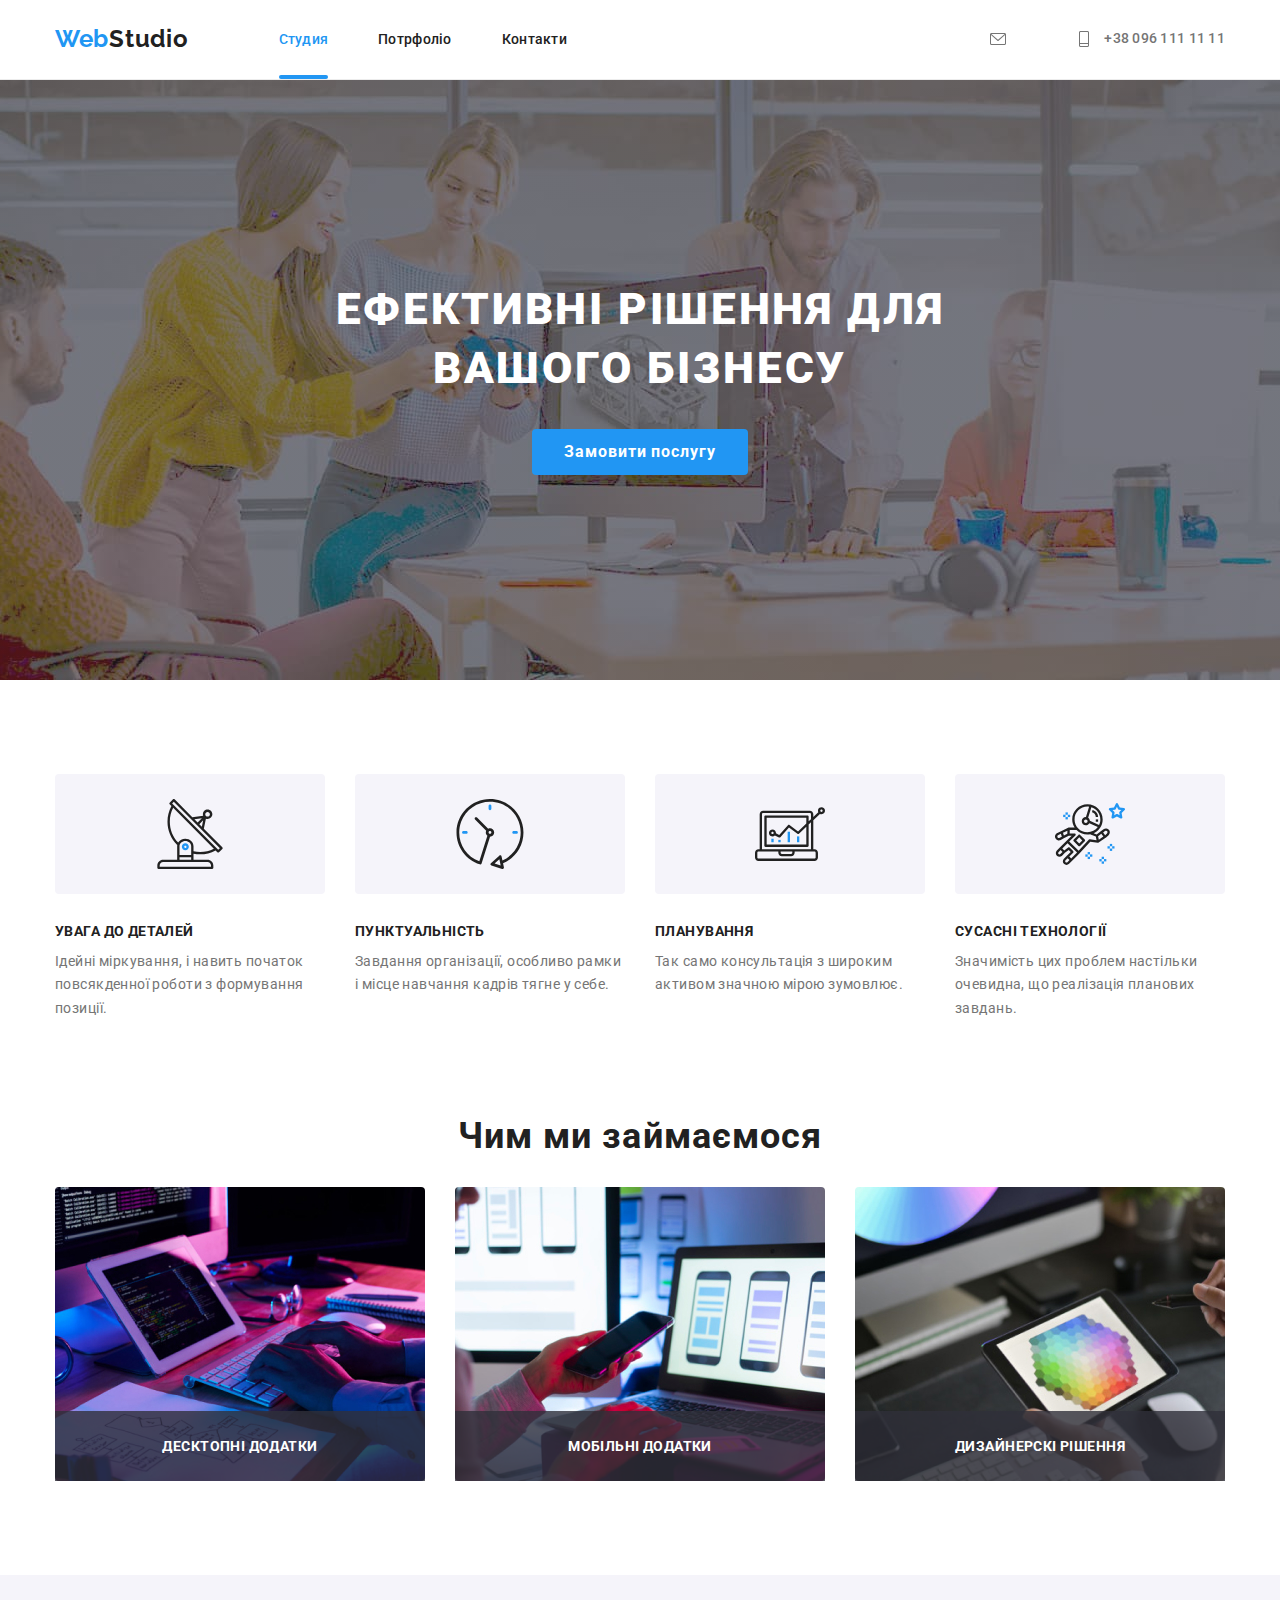
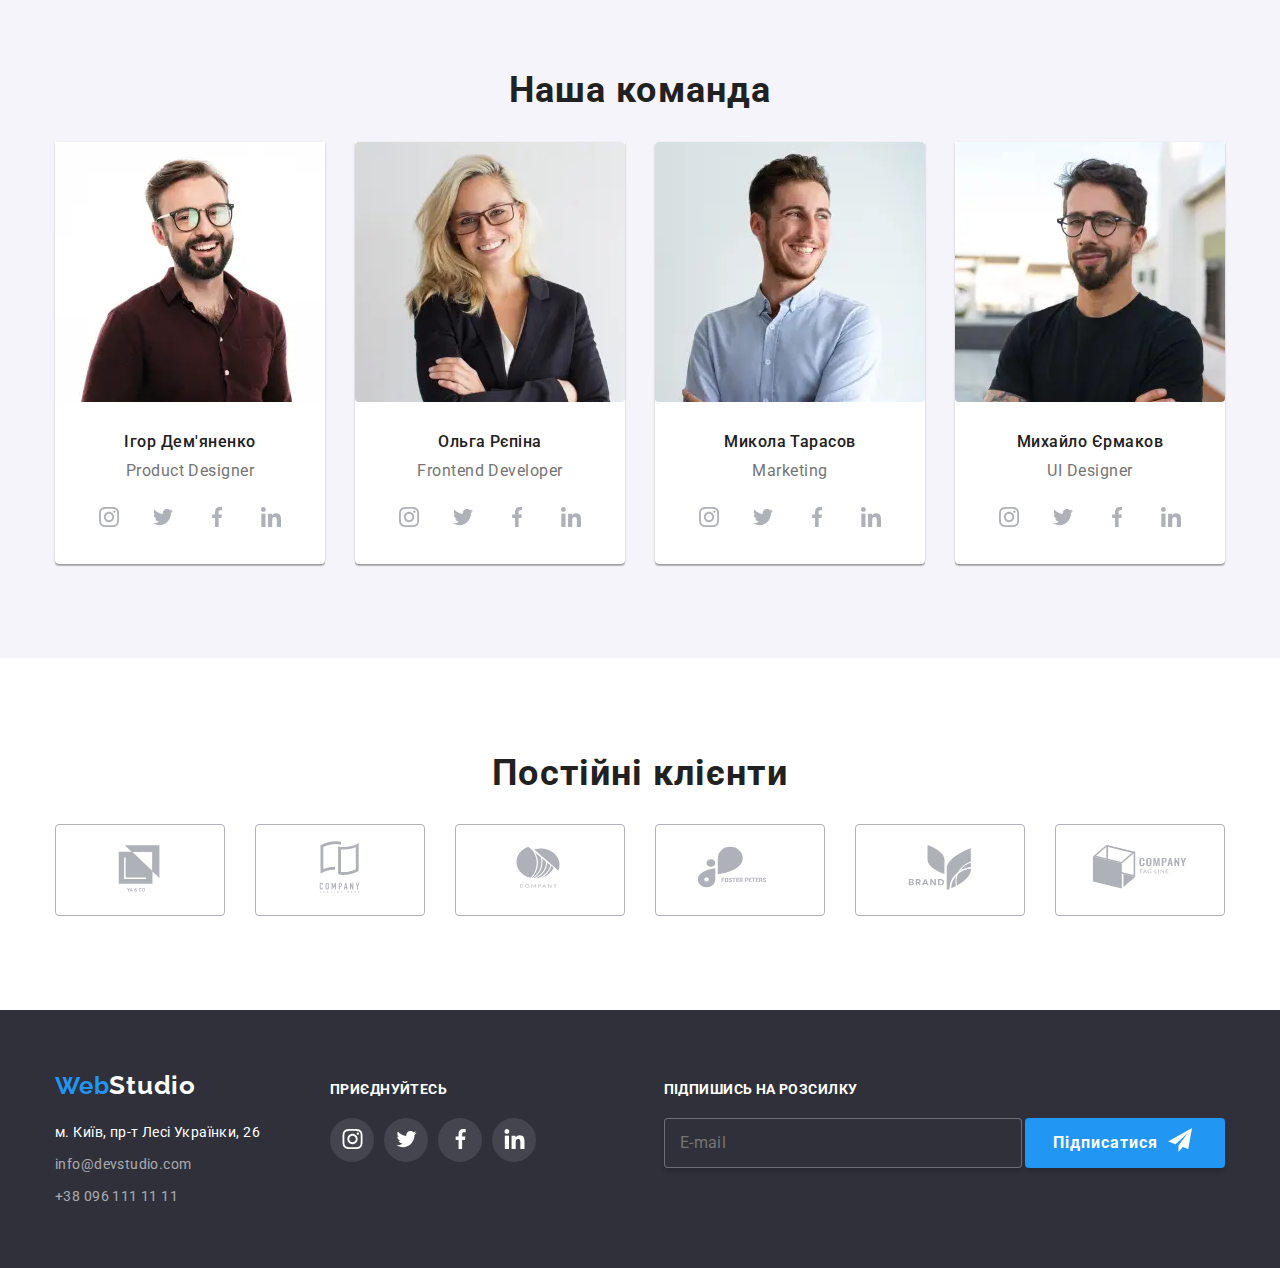
==== commit 5b95b231: "li" ====
--- a/index.html
+++ b/index.html
@@ -34,7 +34,7 @@
               <a href="./portfolio.html" class="nav">Потрфоліо</a>
             </li>
             <li class="ul-nav__item">
-              <a href="./index-test.html" class="nav">Контакти</a>
+              <a href="" class="nav">Контакти</a>
             </li>
           </ul>
 
@@ -50,9 +50,9 @@
         <ul class="nav-aut list">
           <li class="mailto-post">
             <a class="link link-nav-mail" href="mailto:info@devstudio.com"
-              >info@devstudio.com
+              >
               <svg class="mailto-item">
-                <use href="./images/sprite.svg#icon-header-1"></use>
+                <use xlink:href="./images/sprite.svg#icon-header-1"></use>
               </svg>
             </a>
           </li>
@@ -85,7 +85,7 @@
               <a href="./portfolio.html" class="mobile-nav__item link">Потрфоліо</a>
             </li>
             <li class="mobile-nav__link">
-              <a href="./index-test.html" class="mobile-nav__item link">Контакти</a>
+              <a href="" class="mobile-nav__item link">Контакти</a>
             </li>
           </nav>
           <!-- =====================contacts -->
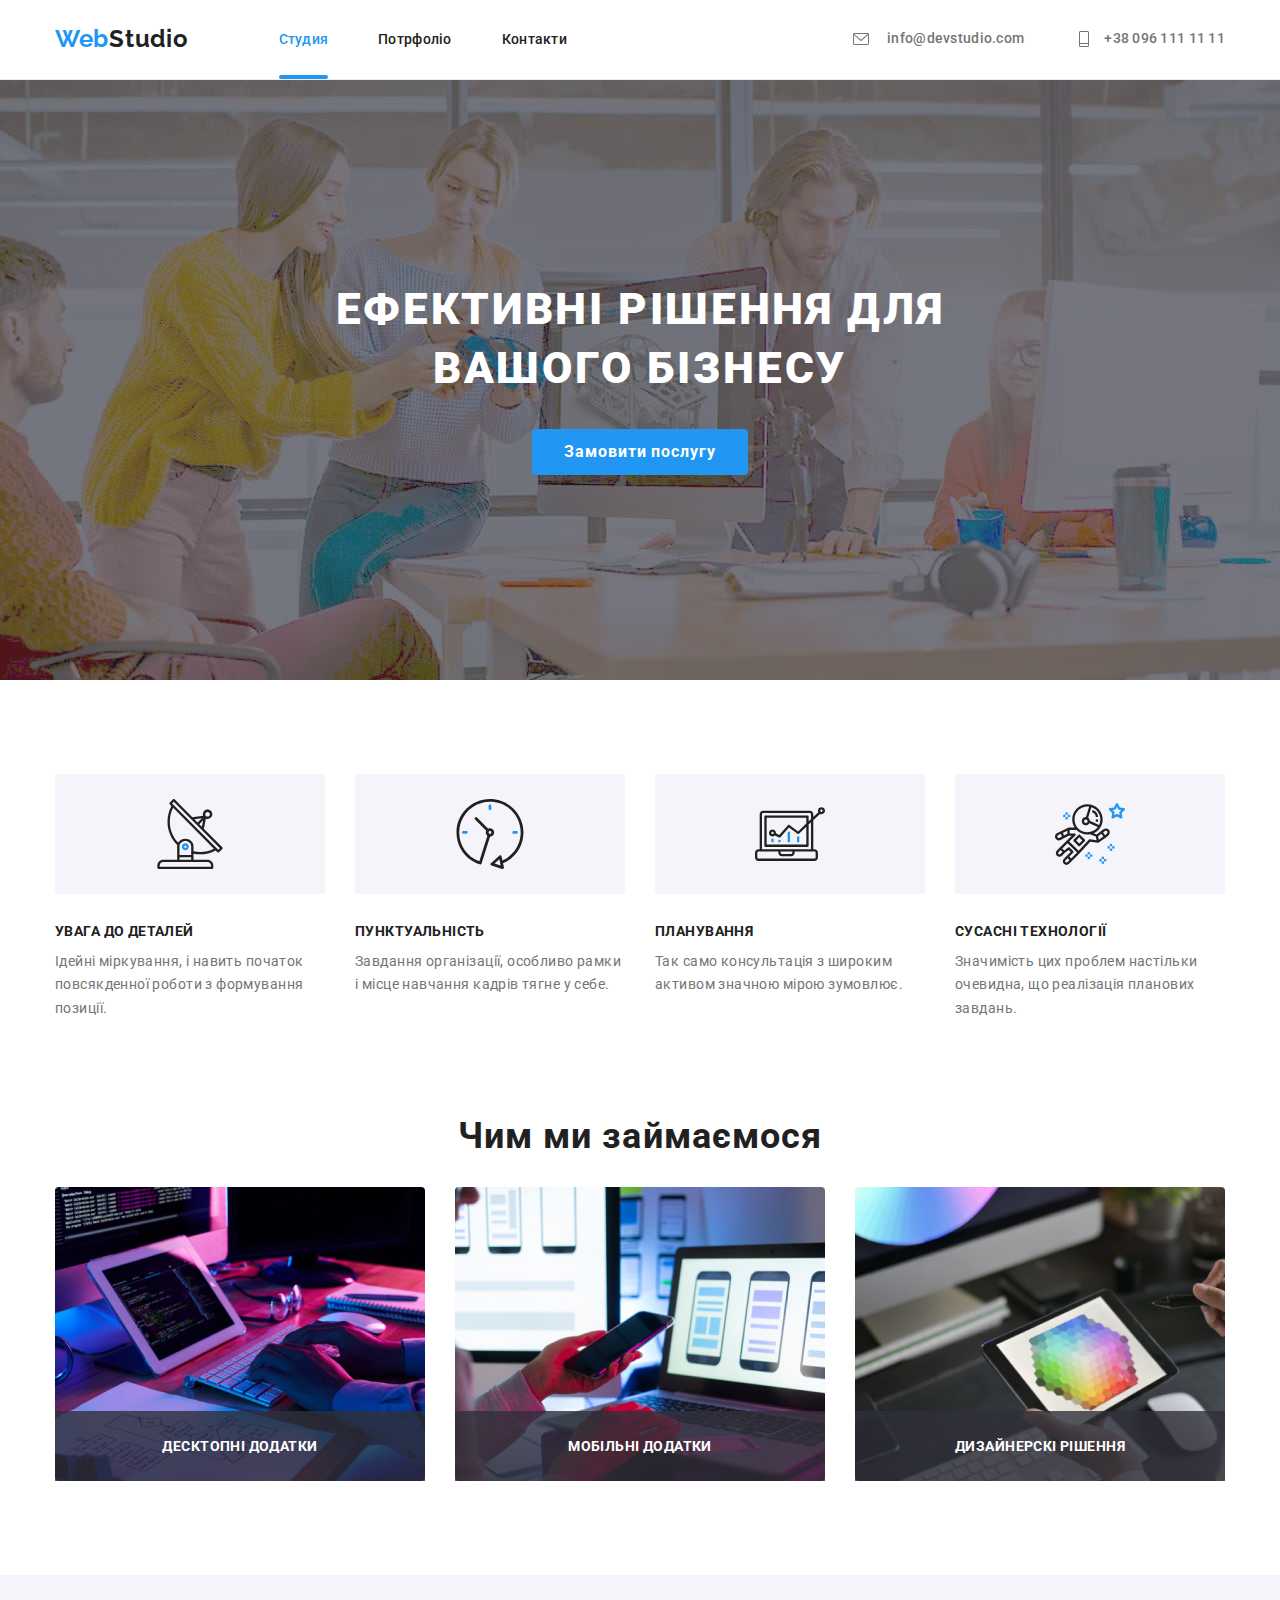
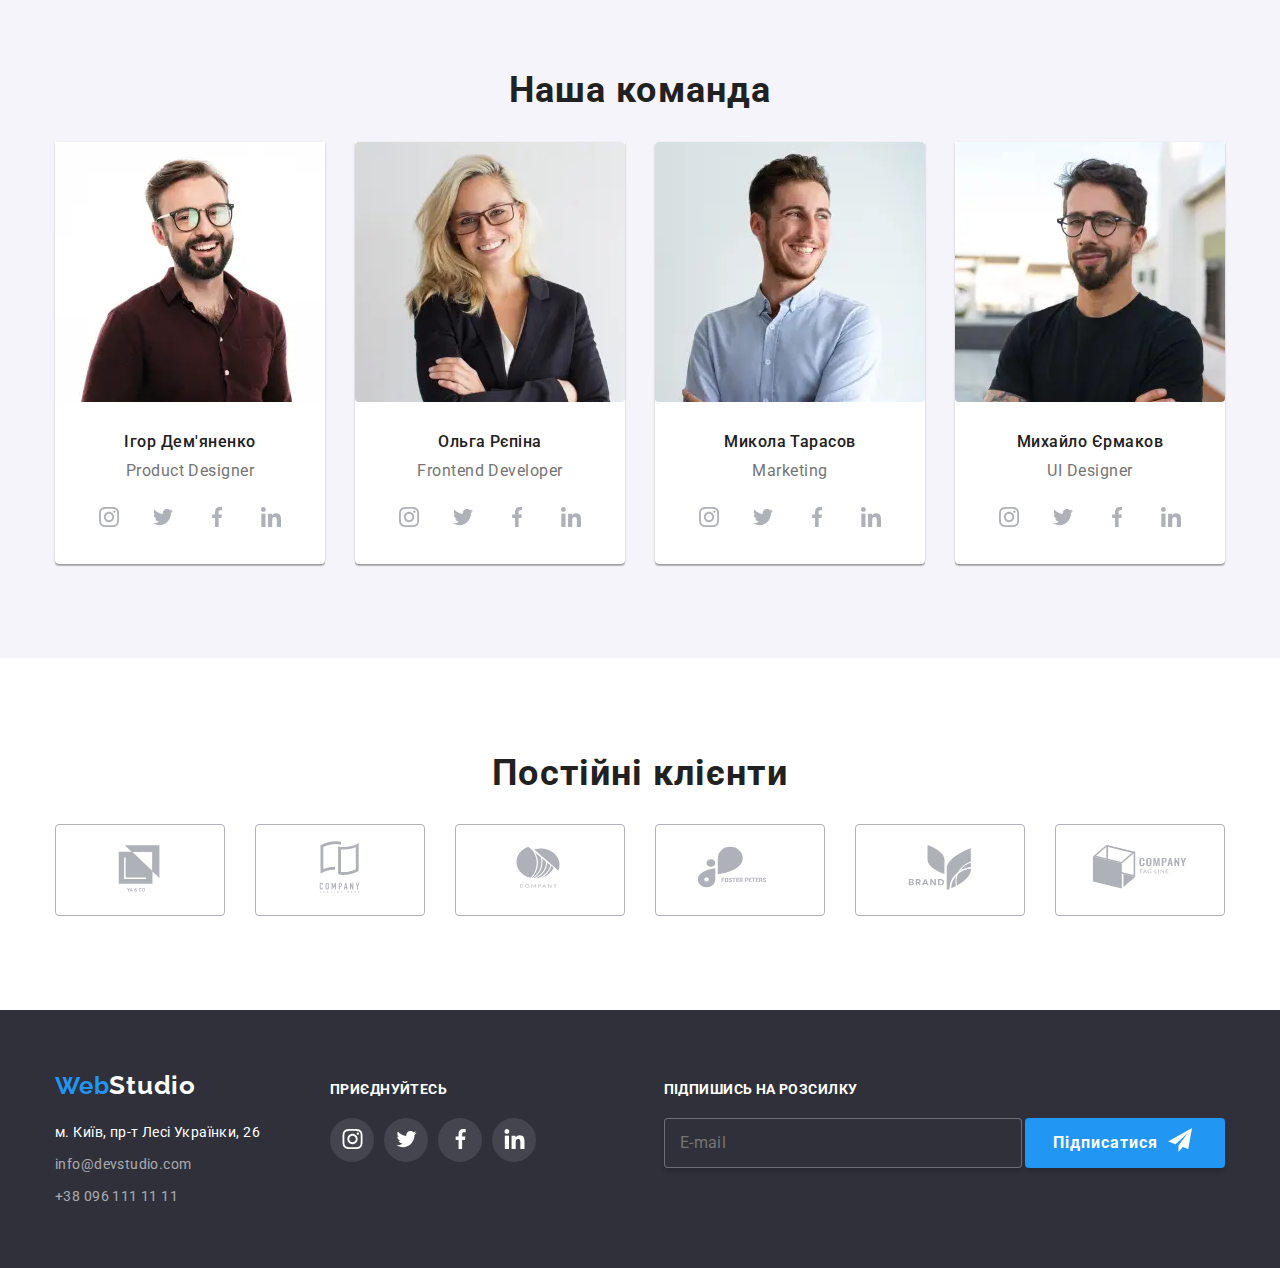
==== commit 2aa99c63: "back li" ====
--- a/index.html
+++ b/index.html
@@ -50,9 +50,9 @@
         <ul class="nav-aut list">
           <li class="mailto-post">
             <a class="link link-nav-mail" href="mailto:info@devstudio.com"
-              >
+              >info@devstudio.com
               <svg class="mailto-item">
-                <use xlink:href="./images/sprite.svg#icon-header-1"></use>
+                <use href="./images/sprite.svg#icon-header-1"></use>
               </svg>
             </a>
           </li>
